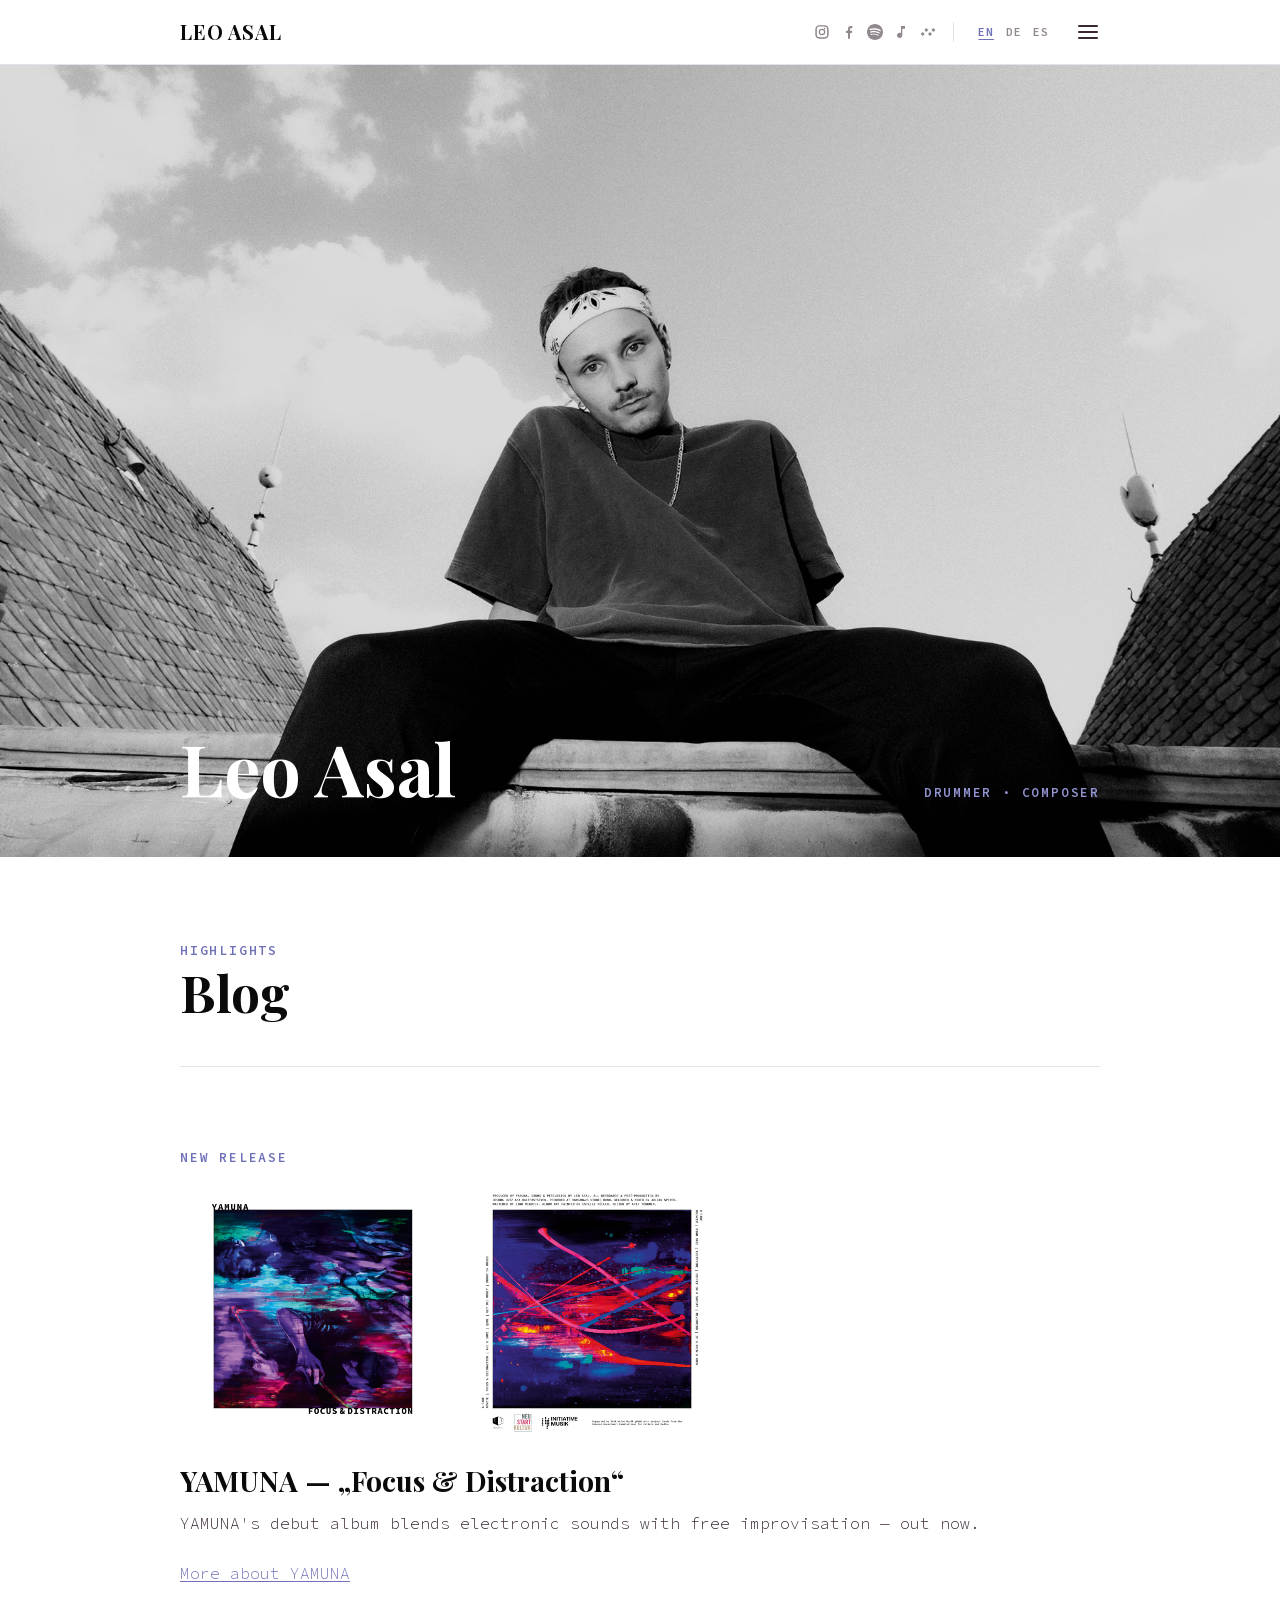
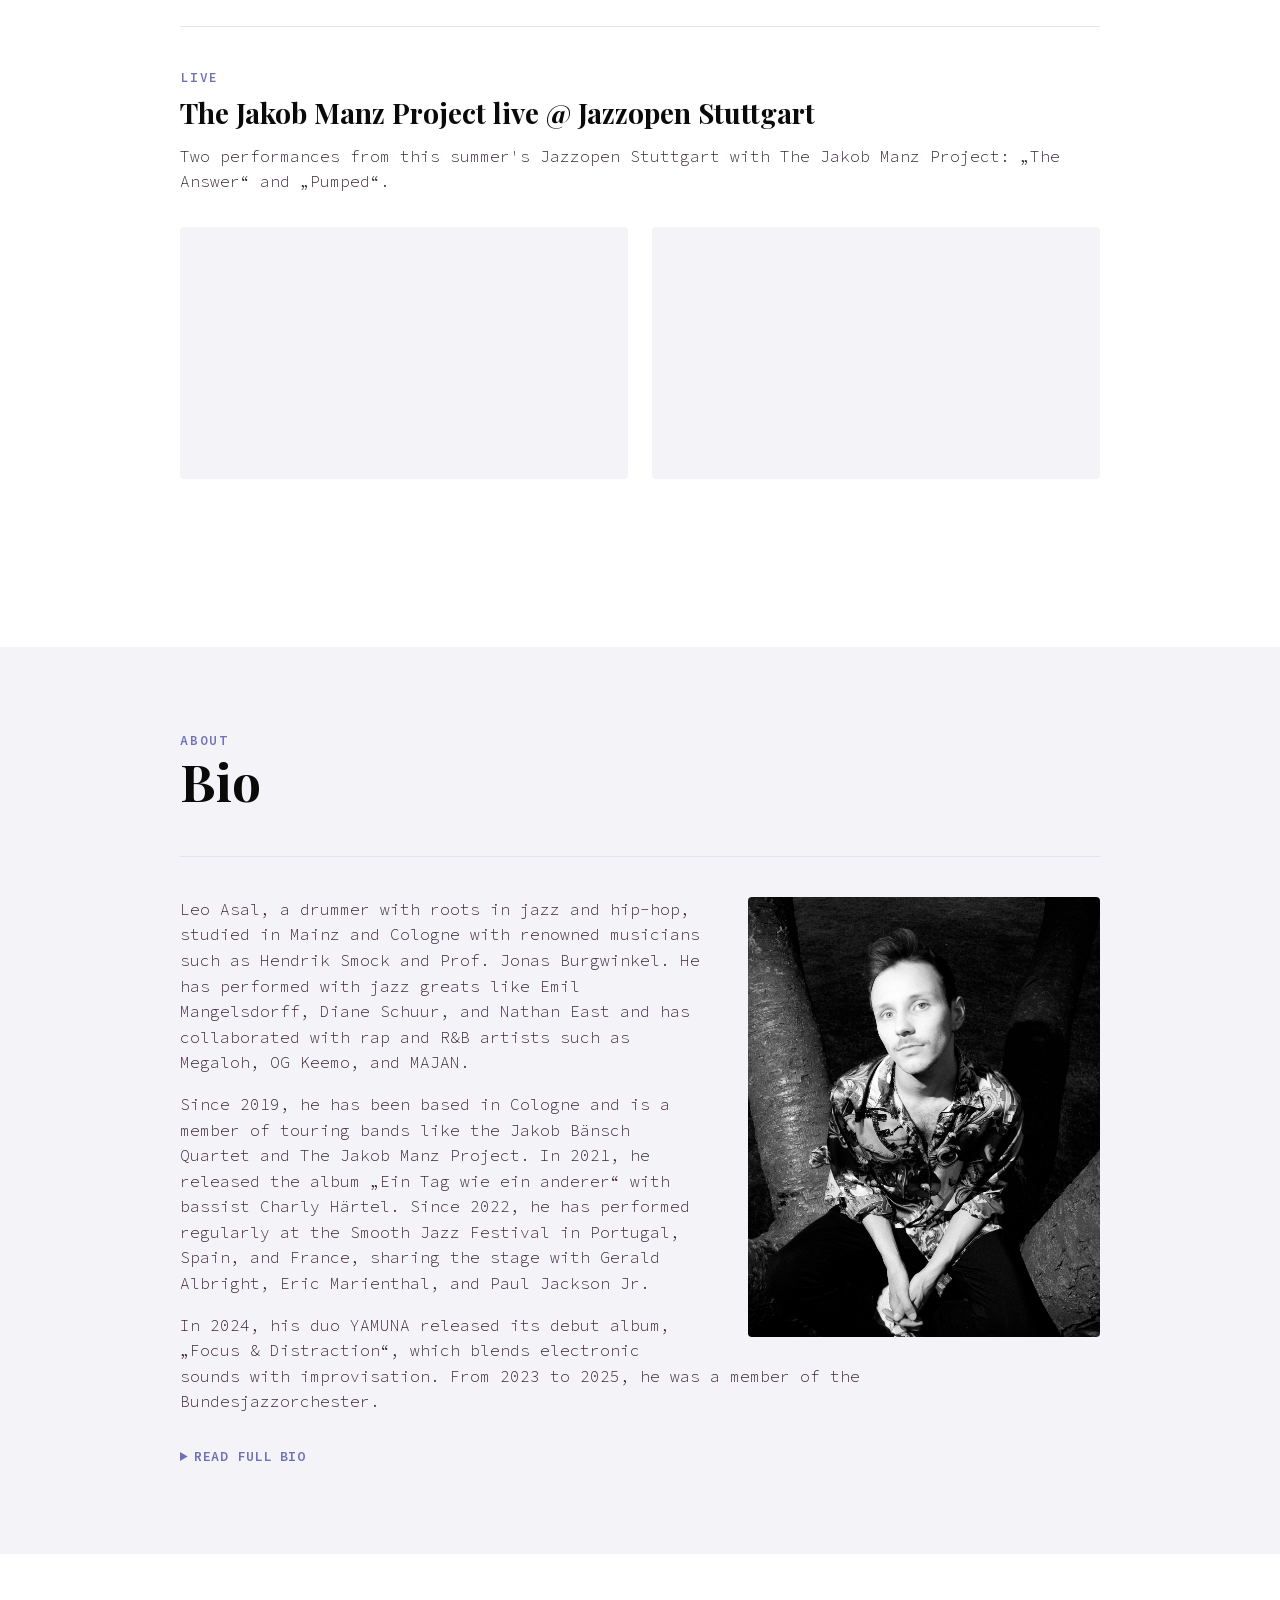
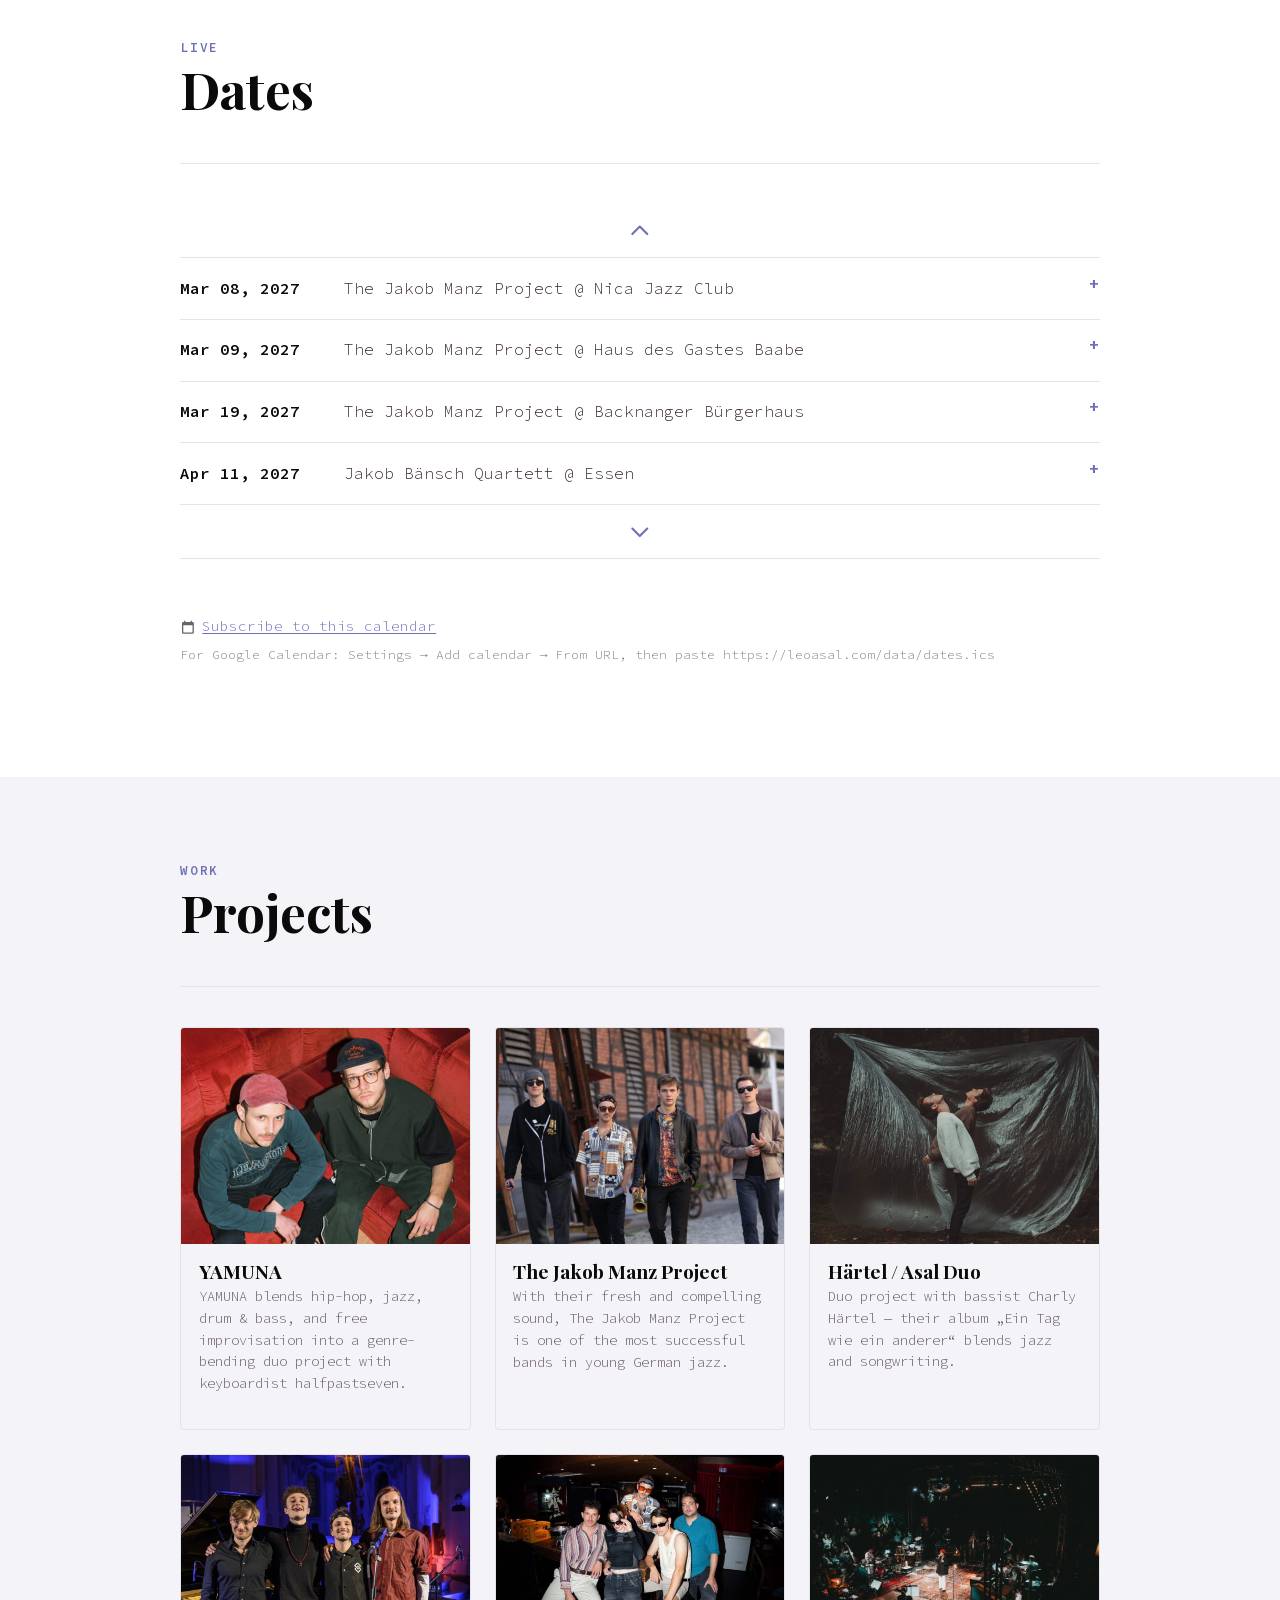
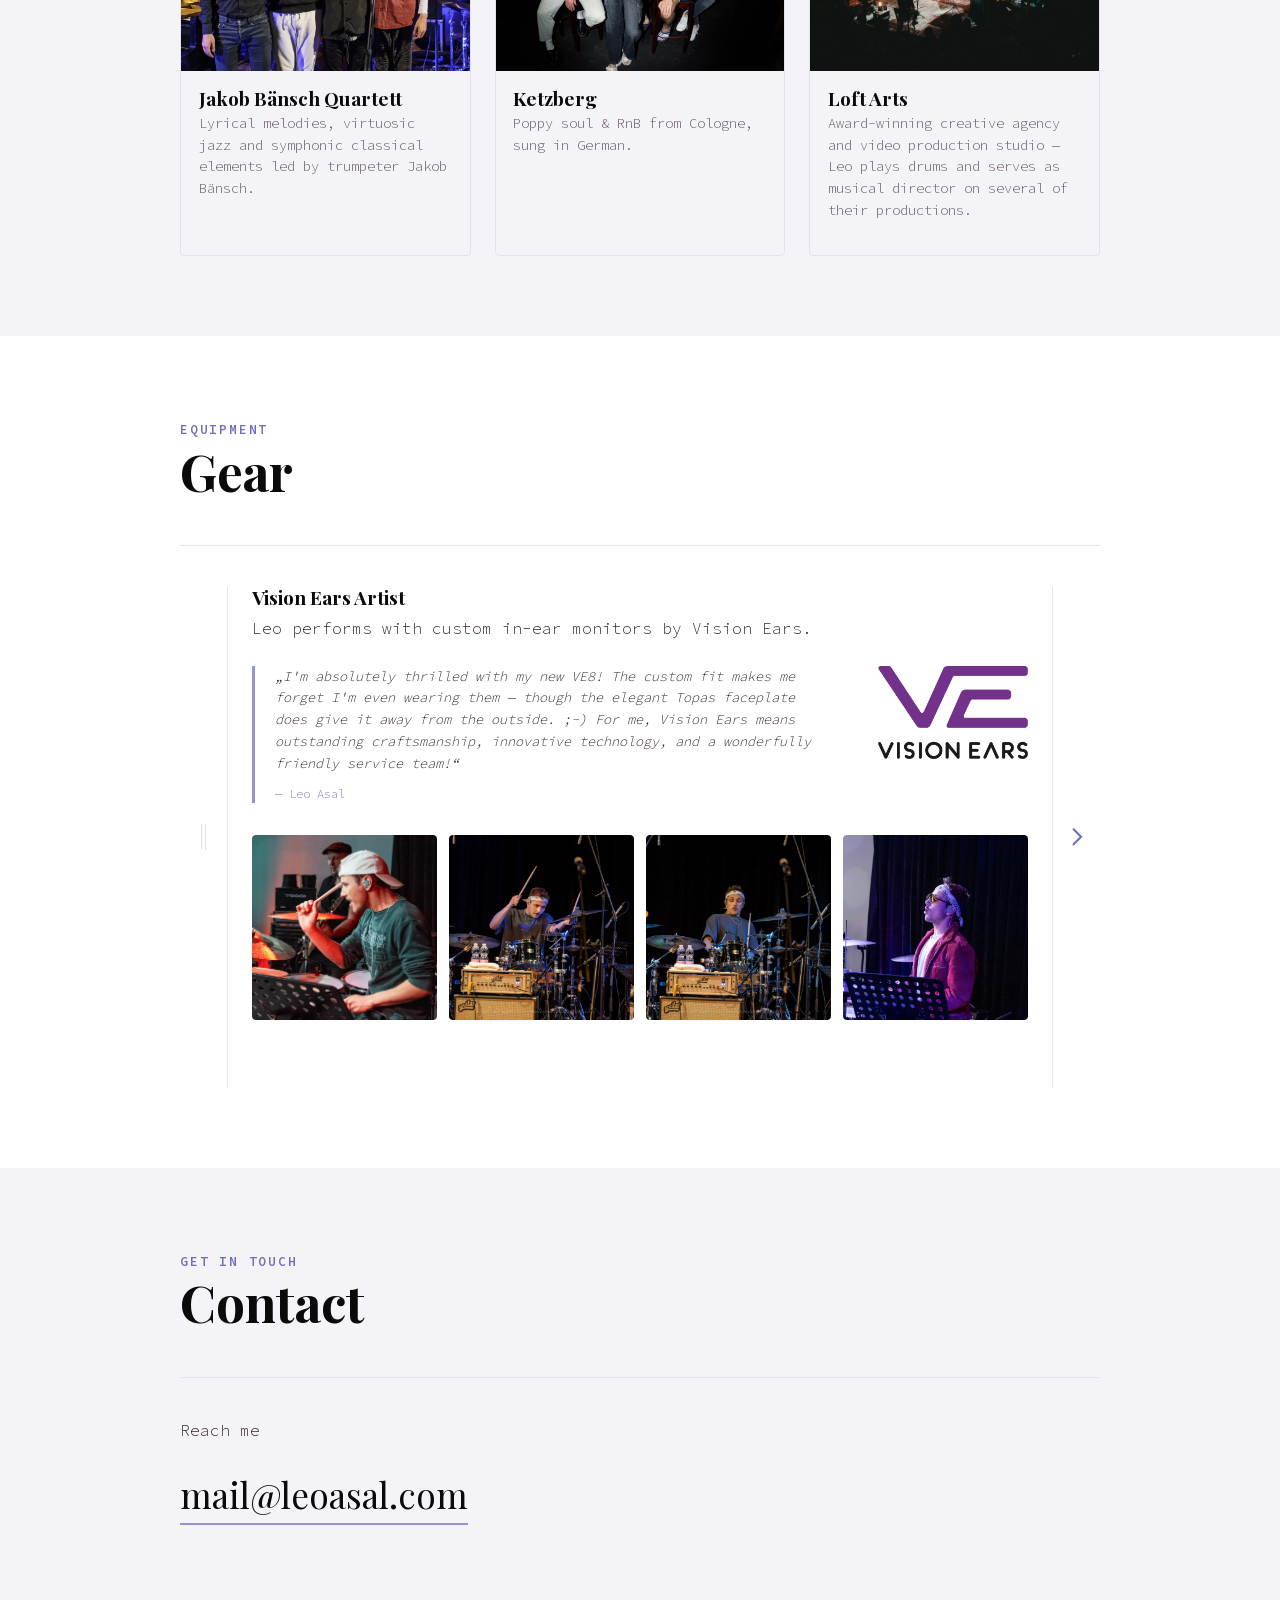
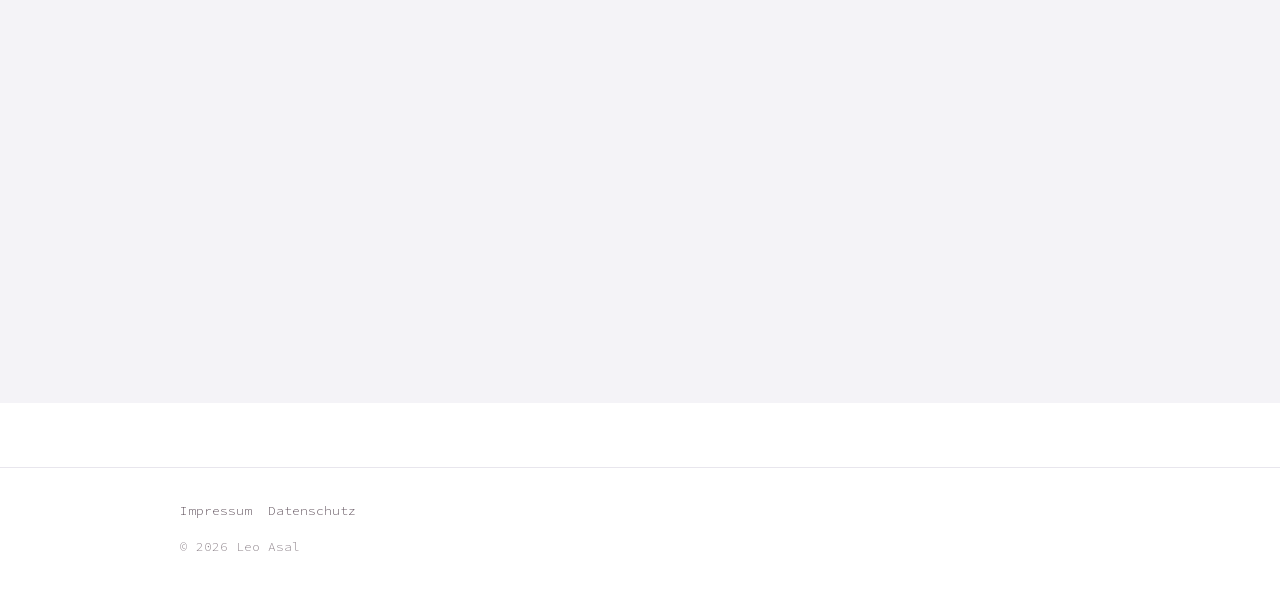
==== index.html @ 8870b356 "Sonor-Video 1,2x schneller Co-Authored-By: Claude Sonnet 5.5 <noreply@anthropic.com>" ====
<!doctype html>
<html lang="en">
<head>
<meta charset="utf-8">
<meta name="viewport" content="width=device-width, initial-scale=1">
<title data-i18n="head.index.title">Leo Asal</title>
<meta name="description" content="Leo Asal is a drummer and composer based in Cologne, moving between jazz, hip-hop and electronic music." data-i18n-attr="content:head.index.description">
<link rel="stylesheet" href="assets/css/style.css">
<link rel="icon" href="assets/images/favicon.svg" type="image/svg+xml">
<link rel="icon" href="assets/images/favicon-32.png" sizes="32x32" type="image/png">
<link rel="apple-touch-icon" href="assets/images/apple-touch-icon.png">
</head>
<body>
<a class="skip-link" href="#main">Skip to content</a>

<header class="site-header">
  <div class="container">
    <a href="index.html" class="logo">LEO ASAL</a>
    <div class="header-actions">
      <div class="site-social">
        <a href="https://instagram.com/_leoasal_" target="_blank" rel="noopener" aria-label="Instagram">
          <svg viewBox="0 0 24 24" aria-hidden="true"><path d="M12 2c2.72 0 3.06.01 4.12.06 1.06.05 1.79.22 2.43.47.66.26 1.22.6 1.77 1.15.55.55.9 1.11 1.15 1.77.25.64.42 1.37.47 2.43.05 1.06.06 1.4.06 4.12s-.01 3.06-.06 4.12c-.05 1.06-.22 1.79-.47 2.43a4.9 4.9 0 0 1-1.15 1.77 4.9 4.9 0 0 1-1.77 1.15c-.64.25-1.37.42-2.43.47-1.06.05-1.4.06-4.12.06s-3.06-.01-4.12-.06c-1.06-.05-1.79-.22-2.43-.47a4.9 4.9 0 0 1-1.77-1.15 4.9 4.9 0 0 1-1.15-1.77c-.25-.64-.42-1.37-.47-2.43C2.01 15.06 2 14.72 2 12s.01-3.06.06-4.12c.05-1.06.22-1.79.47-2.43.26-.66.6-1.22 1.15-1.77A4.9 4.9 0 0 1 5.45 2.53c.64-.25 1.37-.42 2.43-.47C8.94 2.01 9.28 2 12 2zm0 1.8c-2.67 0-2.99.01-4.04.06-.87.04-1.34.18-1.65.3-.42.16-.71.36-1.02.67-.31.31-.5.6-.67 1.02-.12.31-.26.78-.3 1.65C4.27 8.85 4.26 9.17 4.26 12s.01 3.15.06 4.2c.04.87.18 1.34.3 1.65.16.42.36.71.67 1.02.31.31.6.5 1.02.67.31.12.78.26 1.65.3 1.05.05 1.37.06 4.04.06s2.99-.01 4.04-.06c.87-.04 1.34-.18 1.65-.3.42-.16.71-.36 1.02-.67.31-.31.5-.6.67-1.02.12-.31.26-.78.3-1.65.05-1.05.06-1.37.06-4.2s-.01-3.15-.06-4.2c-.04-.87-.18-1.34-.3-1.65a2.7 2.7 0 0 0-.67-1.02 2.7 2.7 0 0 0-1.02-.67c-.31-.12-.78-.26-1.65-.3C14.99 3.81 14.67 3.8 12 3.8zm0 3.32a4.88 4.88 0 1 1 0 9.76 4.88 4.88 0 0 1 0-9.76zm0 1.8a3.08 3.08 0 1 0 0 6.16 3.08 3.08 0 0 0 0-6.16zm5.08-1.99a1.14 1.14 0 1 1-2.28 0 1.14 1.14 0 0 1 2.28 0z"/></svg>
        </a>
        <a href="https://www.facebook.com/leoasalmusic/" target="_blank" rel="noopener" aria-label="Facebook">
          <svg viewBox="0 0 24 24" aria-hidden="true"><path d="M13.5 22v-8.6h2.9l.4-3.4h-3.3V7.8c0-1 .3-1.6 1.7-1.6h1.7V3.1C16.6 3 15.6 3 14.5 3c-2.4 0-4 1.5-4 4.1v2.9H7.6v3.4h2.9V22h3z"/></svg>
        </a>
        <a href="https://open.spotify.com/intl-de/artist/1tU93tGWZVBl7VZp2hpwt6" target="_blank" rel="noopener" aria-label="Spotify">
          <svg viewBox="0 0 24 24" aria-hidden="true"><path d="M12 0C5.4 0 0 5.4 0 12s5.4 12 12 12 12-5.4 12-12S18.66 0 12 0zm5.521 17.34c-.24.359-.66.48-1.021.24-2.82-1.74-6.36-2.101-10.561-1.141-.418.122-.779-.179-.899-.539-.12-.421.18-.78.54-.9 4.56-1.021 8.52-.6 11.64 1.32.42.18.48.659.301 1.02zm1.44-3.3c-.301.42-.841.6-1.262.3-3.239-1.98-8.159-2.58-11.939-1.38-.479.12-1.02-.12-1.14-.6-.12-.48.12-1.021.6-1.141C9.6 9.9 15 10.561 18.72 12.84c.361.181.54.78.241 1.2zm.12-3.36C15.24 8.4 8.82 8.16 5.16 9.301c-.6.179-1.2-.181-1.38-.721-.18-.601.18-1.2.72-1.381 4.26-1.26 11.28-1.02 15.721 1.621.539.3.719 1.02.42 1.56-.299.421-1.02.599-1.559.3z"/></svg>
        </a>
        <a href="https://music.apple.com/de/artist/leo-asal/1523986709" target="_blank" rel="noopener" aria-label="Apple Music">
          <svg viewBox="0 0 24 24" aria-hidden="true"><path d="M12 3v10.55c-.59-.34-1.27-.55-2-.55-2.21 0-4 1.79-4 4s1.79 4 4 4 4-1.79 4-4V7h4V3h-6z"/></svg>
        </a>
        <a href="https://tidal.com/artist/20479911/u" target="_blank" rel="noopener" aria-label="Tidal">
          <svg viewBox="0 0 24 24" aria-hidden="true"><path d="M4 12L7 15L4 18L1 15Z M9.5 6L12.5 9L9.5 12L6.5 9Z M15 12L18 15L15 18L12 15Z M20 6L23 9L20 12L17 9Z"/></svg>
        </a>
      </div>
      <div class="lang-switch" role="group" aria-label="Language">
        <button type="button" data-lang="en">EN</button>
        <button type="button" data-lang="de">DE</button>
        <button type="button" data-lang="es">ES</button>
      </div>
      <button type="button" class="menu-toggle" aria-expanded="false" aria-controls="menu-panel" aria-label="Menu" data-i18n-attr="aria-label:nav.menu">
        <span class="menu-toggle-bars" aria-hidden="true"><span></span><span></span><span></span></span>
      </button>
    </div>
  </div>
  <nav class="menu-panel" id="menu-panel" aria-label="Main navigation">
      <ul>
        <li><a href="#home" data-i18n="nav.home">Home</a></li>
        <li><a href="#blog" data-i18n="nav.blog">Blog</a></li>
        <li><a href="#bio" data-i18n="nav.bio">Bio</a></li>
        <li><a href="#dates" data-i18n="nav.dates">Dates</a></li>
        <li><a href="#projects" data-i18n="nav.projects">Projects</a></li>
        <li><a href="#gear" data-i18n="nav.gear">Gear</a></li>
        <li><a href="#contact" data-i18n="nav.contact">Contact</a></li>
      </ul>
    </nav>
</header>

<main id="main">
  <section id="home" class="hero">
    <img src="assets/images/hero.jpg" alt="Leo Asal" width="1800" height="1200">
    <div class="hero-content container">
      <span class="eyebrow" data-i18n="home.eyebrow">Drummer · Composer</span>
      <h1>Leo Asal</h1>
    </div>
  </section>

  <section id="blog" class="home-section">
   <div class="container">
    <div class="page-header">
      <span class="eyebrow" data-i18n="blog.eyebrow">Highlights</span>
      <h2 data-i18n="blog.heading">Blog</h2>
    </div>

    <article class="blog-post">
      <span class="eyebrow" data-i18n="blog.yamuna.eyebrow">New release</span>
      <div class="blog-post-covers">
        <a class="blog-post-cover" href="yamuna.html">
          <img src="assets/images/yamuna-album-cover.jpg" alt="Yamuna – Focus &amp; Distraction (album cover, front)" loading="lazy">
        </a>
        <a class="blog-post-cover" href="yamuna.html">
          <img src="assets/images/yamuna-album-back.jpg" alt="Yamuna – Focus &amp; Distraction (album cover, back)" loading="lazy">
        </a>
      </div>
      <h3><a href="yamuna.html" data-i18n="blog.yamuna.heading">YAMUNA — „Focus &amp; Distraction“</a></h3>
      <p data-i18n="blog.yamuna.text">YAMUNA's debut album blends electronic sounds with free improvisation — out now.</p>
      <a class="date-link blog-post-cta" href="yamuna.html">
        <span data-i18n="blog.yamuna.cta">More about YAMUNA</span>
      </a>
    </article>

    <article class="blog-post">
      <span class="eyebrow" data-i18n="blog.jazzopen.eyebrow">Live</span>
      <h3 data-i18n="blog.jazzopen.heading">The Jakob Manz Project live @ Jazzopen Stuttgart</h3>
      <p data-i18n="blog.jazzopen.text">Two performances from this summer's Jazzopen Stuttgart with The Jakob Manz Project: „The Answer“ and „Pumped“.</p>
      <div class="video-grid">
        <div class="video-embed">
          <iframe src="https://www.youtube-nocookie.com/embed/vJeJa0fXXoc" title="The Jakob Manz Project – The Answer, live @ Jazzopen Stuttgart" loading="lazy" allow="accelerometer; autoplay; clipboard-write; encrypted-media; gyroscope; picture-in-picture" allowfullscreen></iframe>
        </div>
        <div class="video-embed">
          <iframe src="https://www.youtube-nocookie.com/embed/JlQZKEHF5pA" title="The Jakob Manz Project – Pumped, live @ Jazzopen Stuttgart" loading="lazy" allow="accelerometer; autoplay; clipboard-write; encrypted-media; gyroscope; picture-in-picture" allowfullscreen></iframe>
        </div>
      </div>
    </article>
   </div>
  </section>

  <section id="bio" class="home-section home-section--alt">
   <div class="container">
    <div class="page-header">
      <span class="eyebrow" data-i18n="bio.eyebrow">About</span>
      <h2 data-i18n="bio.heading">Bio</h2>
    </div>

    <figure class="bio-portrait">
      <img src="assets/images/bio-portrait.jpg" alt="Leo Asal" loading="lazy">
    </figure>

    <div class="bio-text">
      <p data-i18n="bio.p1">Leo Asal, a drummer with roots in jazz and hip-hop, studied in Mainz and Cologne with renowned musicians such as Hendrik Smock and Prof. Jonas Burgwinkel. He has performed with jazz greats like Emil Mangelsdorff, Diane Schuur, and Nathan East and has collaborated with rap and R&amp;B artists such as Megaloh, OG Keemo, and MAJAN.</p>

      <p data-i18n="bio.p2">Since 2019, he has been based in Cologne and is a member of touring bands like the Jakob Bänsch Quartet and The Jakob Manz Project. In 2021, he released the album „Ein Tag wie ein anderer“ with bassist Charly Härtel. Since 2022, he has performed regularly at the Smooth Jazz Festival in Portugal, Spain, and France, sharing the stage with Gerald Albright, Eric Marienthal, and Paul Jackson Jr.</p>

      <p data-i18n="bio.p3">In 2024, his duo YAMUNA released its debut album, „Focus &amp; Distraction“, which blends electronic sounds with improvisation. From 2023 to 2025, he was a member of the Bundesjazzorchester.</p>

      <details class="long-bio">
        <summary data-i18n="bio.readMore">Read full bio</summary>
        <p data-i18n="bio.long.p1">Born in 1999 into a musical family, Leo Asal discovered his talent for drumming at the age of four. He quickly won numerous awards, including at the “Jugend Musiziert” and “Jugend Jazzt” competitions, both in ensemble and solo categories. With his versatile playing style, the “ZIRP” scholarship recipient established himself as one of Germany’s rising young drummers in jazz and pop. His music projects and tours have taken him to renowned venues and festivals in Germany, such as the ELBJazz Festival, Deutsches Jazzfestival Frankfurt, Jazz Baltica, Leverkusener Jazztage, Festspiele Mecklenburg-Vorpommern, Alte Oper Frankfurt, and internationally to Greece, Ecuador, Spain, Portugal, France, Romania, and Egypt.</p>

        <p data-i18n="bio.long.p2">From an early age, Asal developed a passion for jazz and hip-hop, which was further nurtured during his studies at the Mainz University of Music under Hendrik Smock. There, he learned from renowned jazz musicians such as Jesse Milliner, Sebastian Sternal, and Claudius Valk. He had the opportunity to perform with distinguished jazz artists like Emil Mangelsdorff, Diane Schuur, Dominique DiPiazza, and Nathan East. During his time in Mainz, he was also engaged as a drummer and musical director for the Loft Arts production series. Many projects linked to this brought him together with rap and R&amp;B artists such as Megaloh, OG Keemo, MAJAN, Monet192, Lary, Teesy, Rola, Kelvyn Colt, Manuellsen, and more.</p>

        <p data-i18n="bio.long.p3">In 2019, Asal moved to Cologne, where he completed his studies with Prof. Jonas Burgwinkel and Alex Vesper. Since then, he has been a member of several touring bands, including the Jakob Bänsch Quartet and The Jakob Manz Project, and collaborates with Cologne-based singer Ketzberg. In 2021, he released the album Ein Tag wie ein anderer in collaboration with bassist Charly Härtel. Since 2022, Asal has been a regular performer at the Smooth Jazz Festival in Portugal, Spain, and France, sharing the stage with jazz legends such as Gerald Albright, Eric Marienthal, Everette Harp, Paul Jackson Jr., Michael Lington, Tom Browne, and Eric Darius.</p>

        <p data-i18n="bio.long.p4">Additionally, Asal founded the duo YAMUNA with keyboardist and beatmaker halfpastseven, exploring the artistic connection between humans and machines. Their debut album Focus &amp; Distraction was released in 2024 under the Amsterdam-based label Wicked Wax, blending electronic elements with free improvisation.</p>

        <p data-i18n="bio.long.p5">From 2023 to 2025, Leo Asal was a member of the Bundesjazzorchester.</p>
      </details>
    </div>
   </div>
  </section>

  <section id="dates" class="home-section">
   <div class="container">
    <div class="page-header">
      <span class="eyebrow" data-i18n="dates.eyebrow">Live</span>
      <h2 data-i18n="dates.heading">Dates</h2>
    </div>

    <ul class="dates-list dates-list--previous" id="dates-list-previous" hidden></ul>

    <button type="button" class="dates-toggle dates-toggle--up" id="dates-previous-toggle"
            aria-expanded="false" aria-controls="dates-list-previous" hidden>
      <span class="visually-hidden" data-i18n="dates.previous">Previous dates</span>
      <svg viewBox="0 0 24 24" aria-hidden="true"><path d="M5 9l7 7 7-7" fill="none" stroke="currentColor" stroke-width="2" stroke-linecap="round" stroke-linejoin="round"/></svg>
    </button>

    <ul class="dates-list" id="dates-list" data-limit="4">
      <li class="dates-empty" data-i18n="dates.loading">Loading dates…</li>
    </ul>

    <details class="dates-more" id="dates-more" hidden>
      <summary class="dates-toggle">
        <span class="visually-hidden" data-i18n="dates.showMore">Show more</span>
        <svg viewBox="0 0 24 24" aria-hidden="true"><path d="M5 9l7 7 7-7" fill="none" stroke="currentColor" stroke-width="2" stroke-linecap="round" stroke-linejoin="round"/></svg>
      </summary>
      <ul class="dates-list" id="dates-list-more"></ul>
    </details>

    <div class="dates-subscribe">
      <span class="date-detail-icon" aria-hidden="true">
        <svg viewBox="0 0 24 24"><path d="M19 3h-1V1h-2v2H8V1H6v2H5c-1.1 0-2 .9-2 2v14c0 1.1.9 2 2 2h14c1.1 0 2-.9 2-2V5c0-1.1-.9-2-2-2zm0 16H5V8h14v11z"/></svg>
      </span>
      <a class="date-link" href="webcal://leoasal.com/data/dates.ics" data-i18n="dates.subscribe">Subscribe to this calendar</a>
    </div>
    <p class="dates-subscribe-hint" data-i18n="dates.subscribeGoogleHint">For Google Calendar: Settings → Add calendar → From URL, then paste https://leoasal.com/data/dates.ics</p>
   </div>
  </section>

  <section id="projects" class="home-section home-section--alt">
   <div class="container">
    <div class="page-header">
      <span class="eyebrow" data-i18n="projects.eyebrow">Work</span>
      <h2 data-i18n="projects.heading">Projects</h2>
    </div>

    <div class="project-grid">
      <a class="project-card" href="yamuna.html">
        <div class="thumb"><img src="assets/images/project-yamuna.jpg" alt="Yamuna" loading="lazy" style="object-position: 50% 10%;"></div>
        <div class="body">
          <h3>YAMUNA</h3>
          <p class="subtitle" data-i18n="projects.yamuna.subtitle">Improvised beats</p>
        </div>
      </a>

      <a class="project-card" href="jakob-manz-project.html">
        <div class="thumb"><img src="assets/images/project-jakob-manz.jpg" alt="The Jakob Manz Project" loading="lazy"></div>
        <div class="body">
          <h3>The Jakob Manz Project</h3>
          <p class="subtitle" data-i18n="projects.jakobmanz.subtitle">With their fresh and compelling sound, The Jakob Manz Project is one of the most successful bands in young German jazz.</p>
        </div>
      </a>

      <a class="project-card" href="haertel-asal-duo.html">
        <div class="thumb"><img src="assets/images/project-haertel-asal.jpg" alt="Härtel / Asal Duo" loading="lazy"></div>
        <div class="body">
          <h3>Härtel / Asal Duo</h3>
          <p class="subtitle" data-i18n="projects.haertelasal.subtitle">Duo project with bassist Charly Härtel — their album „Ein Tag wie ein anderer“ blends jazz and songwriting.</p>
        </div>
      </a>

      <a class="project-card" href="jakob-baensch-quartett.html">
        <div class="thumb"><img src="assets/images/project-jakob-baensch.jpg" alt="Jakob Bänsch Quartett" loading="lazy"></div>
        <div class="body">
          <h3>Jakob Bänsch Quartett</h3>
          <p class="subtitle" data-i18n="projects.baensch.subtitle">Lyrical melodies, virtuosic jazz and symphonic classical elements led by trumpeter Jakob Bänsch.</p>
        </div>
      </a>

      <a class="project-card" href="ketzberg.html">
        <div class="thumb"><img src="assets/images/project-ketzberg.jpg" alt="Ketzberg" loading="lazy"></div>
        <div class="body">
          <h3>Ketzberg</h3>
          <p class="subtitle" data-i18n="projects.ketzberg.subtitle">Poppy soul &amp; RnB from Cologne, sung in German.</p>
        </div>
      </a>

      <a class="project-card" href="loft-arts.html">
        <div class="thumb"><img src="assets/images/project-loft-arts.jpg" alt="Loft Arts" loading="lazy"></div>
        <div class="body">
          <h3>Loft Arts</h3>
          <p class="subtitle" data-i18n="projects.loftarts.subtitle">Award-winning creative agency and video production studio — Leo plays drums and serves as musical director on several of their productions.</p>
        </div>
      </a>
    </div>
   </div>
  </section>

  <section id="gear" class="home-section">
   <div class="container">
    <div class="page-header">
      <span class="eyebrow" data-i18n="gear.eyebrow">Equipment</span>
      <h2 data-i18n="gear.heading">Gear</h2>
    </div>

    <div class="gear-slider">
     <div class="gear-slides" id="gear-slides">
      <div class="gear-slide">
      <button type="button" class="dates-toggle gear-toggle gear-toggle--prev gear-toggle--start" disabled aria-hidden="true" tabindex="-1">
        <span class="gear-start-mark" aria-hidden="true"></span>
      </button>
       <div class="gear-slide-body">
        <h3>Vision Ears Artist</h3>
        <p class="bio-text" style="max-width:68ch" data-i18n="gear.visionears.text">Leo performs with custom in-ear monitors by Vision Ears.</p>

        <div class="gear-quote-row">
          <blockquote class="gear-quote">
            <p data-i18n="gear.visionears.quote">„Ich bin total begeistert von meinen neuen VE8! Durch die individuelle Anpassung vergesse ich jedes Mal, dass ich sie überhaupt trage — doch von außen macht sich die elegante Topas-Faceplate dann doch bemerkbar. ;-) Mit Vision Ears verbinde ich herausragende Handwerkskunst, innovative Technologie und ein super freundliches Service-Team!“</p>
            <footer>— Leo Asal</footer>
          </blockquote>
          <div class="brand-side">
            <a class="brand-logo" href="https://vision-ears.de" target="_blank" rel="noopener" aria-label="Vision Ears">
              <img src="assets/images/visionears-logo.png" alt="Vision Ears" width="560" height="349" loading="lazy">
            </a>
          </div>
        </div>

        <div class="epk-gallery epk-gallery--color" data-credit="©" data-credit-name="Christian Nordström" data-credit-url="https://www.smoothjazzphoto.com">
          <button type="button" class="cover-trigger" data-lightbox="assets/images/visionears-photo-1.jpg">
            <img src="assets/images/visionears-photo-1.jpg" alt="Leo Asal performing, wearing Vision Ears in-ear monitors" loading="lazy">
          </button>
          <button type="button" class="cover-trigger" data-lightbox="assets/images/visionears-photo-2.jpg">
            <img src="assets/images/visionears-photo-2.jpg" alt="Leo Asal performing, wearing Vision Ears in-ear monitors" loading="lazy">
          </button>
          <button type="button" class="cover-trigger" data-lightbox="assets/images/visionears-photo-3.jpg">
            <img src="assets/images/visionears-photo-3.jpg" alt="Leo Asal performing, wearing Vision Ears in-ear monitors" loading="lazy">
          </button>
          <button type="button" class="cover-trigger" data-lightbox="assets/images/visionears-photo-4.jpg">
            <img src="assets/images/visionears-photo-4.jpg" alt="Leo Asal performing, wearing Vision Ears in-ear monitors" loading="lazy">
          </button>
        </div>
       </div>
      <button type="button" class="dates-toggle gear-toggle gear-toggle--next" data-gear-step="1"
              aria-label="Next: Sonor Vintage Series" data-i18n-attr="aria-label:gear.next">
        <svg viewBox="0 0 24 24" aria-hidden="true"><path d="M5 9l7 7 7-7" fill="none" stroke="currentColor" stroke-width="2" stroke-linecap="round" stroke-linejoin="round"/></svg>
      </button>
      </div>
      <div class="gear-slide">
      <button type="button" class="dates-toggle gear-toggle gear-toggle--prev" data-gear-step="-1"
              aria-label="Back: Vision Ears" data-i18n-attr="aria-label:gear.prev">
        <svg viewBox="0 0 24 24" aria-hidden="true"><path d="M5 9l7 7 7-7" fill="none" stroke="currentColor" stroke-width="2" stroke-linecap="round" stroke-linejoin="round"/></svg>
      </button>
       <div class="gear-slide-body">
        <h3>Sonor Vintage Series</h3>
        <p class="bio-text" data-i18n="gear.sonor.text">Leo plays a Sonor Vintage Series drum kit with a California Blue finish.</p>

        <div class="epk-gallery epk-gallery--color">
          <button type="button" class="cover-trigger" data-lightbox="assets/images/sonor-photo-1.jpg">
            <img src="assets/images/sonor-photo-1.jpg" alt="Leo Asal's Sonor Vintage Series drum kit" loading="lazy">
          </button>
          <button type="button" class="cover-trigger" data-lightbox="assets/images/sonor-photo-2.jpg">
            <img src="assets/images/sonor-photo-2.jpg" alt="Leo Asal's Sonor Vintage Series drum kit" loading="lazy">
          </button>
          <button type="button" class="cover-trigger" data-lightbox="assets/images/sonor-photo-3.jpg">
            <img src="assets/images/sonor-photo-3.jpg" alt="Leo Asal's Sonor Vintage Series drum kit" loading="lazy" style="object-position:25% 50%">
          </button>
          <button type="button" class="cover-trigger" data-lightbox="assets/images/sonor-photo-4.jpg">
            <img src="assets/images/sonor-photo-4.jpg" alt="Leo Asal's drum setup from above, labeled with drum and cymbal models" loading="lazy">
          </button>
          <button type="button" class="cover-trigger" data-lightbox="assets/images/sonor-photo-5.jpg">
            <img src="assets/images/sonor-photo-5.jpg" alt="Leo Asal's Sonor Vintage Series drum kit, seen from above" loading="lazy">
          </button>
          <button type="button" class="cover-trigger" data-lightbox="assets/images/sonor-photo-6.jpg">
            <img src="assets/images/sonor-photo-6.jpg" alt="Leo Asal's Sonor Vintage Series drum kit on stage" loading="lazy">
          </button>
          <button type="button" class="cover-trigger" data-lightbox="assets/images/sonor-photo-7.jpg" data-credit="©" data-credit-name="Simon Engelbert" data-credit-url="https://www.instagram.com/simon.engelbert.photo/">
            <img src="assets/images/sonor-photo-7.jpg" alt="Leo Asal playing his Sonor Vintage Series drum kit" loading="lazy" style="object-position:65% 50%">
          </button>
          <button type="button" class="cover-trigger" data-lightbox="assets/images/sonor-video.mp4?v=3" data-lightbox-video data-lightbox-poster="assets/images/sonor-video-poster.jpg">
            <video src="assets/images/sonor-video.mp4?v=3" poster="assets/images/sonor-video-poster.jpg" data-play-when-visible muted loop playsinline preload="none"></video>
          </button>
        </div>
       </div>
      </div>
     </div>
    </div>

   </div>
  </section>

  <section id="contact" class="home-section home-section--alt">
   <div class="container">
    <div class="page-header">
      <span class="eyebrow" data-i18n="contact.eyebrow">Get in touch</span>
      <h2 data-i18n="contact.heading">Contact</h2>
    </div>

    <p data-i18n="contact.reachMe">Reach me</p>
    <a class="contact-email" href="mailto:mail@leoasal.com">mail@leoasal.com</a>
   </div>
  </section>
</main>

<footer class="site-footer">
  <div class="container">
    <a href="impressum.html">Impressum</a>
    <a href="datenschutz.html">Datenschutz</a>
    <p class="copyright">© 2026 Leo Asal</p>
  </div>
</footer>

<script src="assets/js/i18n.js"></script>
<script src="assets/js/dates.js"></script>
<script src="assets/js/menu.js"></script>
<script src="assets/js/anchor-scroll.js"></script>
<script src="assets/js/lightbox.js"></script>
<script src="assets/js/soft-scroll.js"></script>
<script src="assets/js/gear-slider.js"></script>
</body>
</html>
---- assets/css/style.css ----
@import "fonts.css";

:root {
  --ink: #0a0a0a;
  --plum: #382633;
  --accent: #9395d3;
  --accent-dark: #6f71b8;
  --bg: #ffffff;
  --bg-soft: #f4f3f7;
  --line: #e4e2ea;
  --font-display: "Playfair Display", Georgia, "Times New Roman", serif;
  --font-body: "Source Code Pro", ui-monospace, SFMono-Regular, Menlo, monospace;
  --nav-height: 64px;
  --header-h: calc(var(--nav-height) + 1px);
  --max-width: 960px;
}

* {
  box-sizing: border-box;
}

html {
  -webkit-text-size-adjust: 100%;
}

body {
  margin: 0;
  background: var(--bg);
  color: var(--plum);
  font-family: var(--font-body);
  font-weight: 300;
  line-height: 1.6;
  font-size: 16px;
  -webkit-font-smoothing: antialiased;
}

img {
  max-width: 100%;
  display: block;
}

a {
  color: inherit;
}

.skip-link {
  position: absolute;
  left: -999px;
  top: 0;
  background: var(--accent);
  color: #fff;
  padding: 0.75em 1em;
  z-index: 100;
}
.skip-link:focus {
  left: 0;
}

.visually-hidden {
  position: absolute;
  width: 1px;
  height: 1px;
  padding: 0;
  margin: -1px;
  overflow: hidden;
  clip: rect(0 0 0 0);
  white-space: nowrap;
  border: 0;
}

/* anchor-scroll.js parks focus on the scroll target (tabindex="-1") so
   keyboard/screen-reader users keep their place — but these are never in
   the tab order, so the UA focus ring would just read as a stray coloured
   band where the section background changes. Suppress it. */
.home-section:focus,
#main:focus {
  outline: none;
}

h1, h2, h3 {
  font-family: var(--font-display);
  font-weight: 700;
  color: var(--ink);
  margin: 0 0 0.4em;
  line-height: 1.15;
}

h1 { font-size: clamp(2.5rem, 8vw, 4.5rem); }
h2 { font-size: clamp(1.6rem, 4vw, 2.2rem); }
h3 { font-size: 1.2rem; }

p { margin: 0 0 1em; }

.eyebrow {
  font-family: var(--font-body);
  font-weight: 600;
  letter-spacing: 0.14em;
  text-transform: uppercase;
  font-size: 0.8rem;
  color: var(--accent-dark);
}

.container {
  max-width: var(--max-width);
  margin: 0 auto;
  padding: 0 1.25rem;
}

/* ---------- Header / Nav ---------- */

.site-header {
  position: sticky;
  top: 0;
  z-index: 20;
  border-bottom: 1px solid var(--line);
}

/* The bar's frosted background lives on a pseudo-element: a backdrop-filter on
   the header itself would make it a "backdrop root" and stop the dropdown
   (a child) from blurring the page content behind it. */
.site-header::before {
  content: "";
  position: absolute;
  inset: 0;
  z-index: -1;
  background: rgba(255, 255, 255, 0.92);
  backdrop-filter: blur(6px);
}

.site-header .container {
  display: flex;
  align-items: center;
  justify-content: space-between;
  height: var(--nav-height);
}

.logo {
  font-family: var(--font-display);
  font-weight: 700;
  font-size: 1.25rem;
  letter-spacing: 0.04em;
  text-decoration: none;
  color: var(--ink);
}

.header-actions {
  display: flex;
  align-items: center;
  gap: 1.1rem;
}

.logo { white-space: nowrap; flex-shrink: 0; }

@media (max-width: 479px) {
  .header-actions { gap: 0.7rem; }
  .site-social { gap: 0.5rem; }
  .header-actions .lang-switch { padding-left: 0.7rem; gap: 0.1rem; }
  .header-actions .lang-switch button { padding: 0.3em 0.25em; }
}

.site-social {
  display: flex;
  align-items: center;
  gap: 0.65rem;
}

.site-social a {
  display: inline-flex;
  color: var(--plum);
  opacity: 0.55;
  transition: opacity 0.15s ease, color 0.15s ease;
}

.site-social a:hover {
  opacity: 1;
  color: var(--accent-dark);
}

.site-social svg {
  width: 16px;
  height: 16px;
  fill: currentColor;
  display: block;
}

/* Language switch */
.lang-switch {
  display: flex;
  gap: 0.25rem;
  padding-left: 1.25rem;
  border-left: 1px solid var(--line);
}

.lang-switch button {
  font-family: var(--font-body);
  font-size: 0.72rem;
  font-weight: 600;
  letter-spacing: 0.06em;
  color: var(--plum);
  opacity: 0.55;
  background: none;
  border: none;
  cursor: pointer;
  padding: 0.3em 0.35em;
}

.lang-switch button:hover {
  opacity: 0.85;
}

.lang-switch button[aria-pressed="true"] {
  opacity: 1;
  color: var(--accent-dark);
  text-decoration: underline;
  text-underline-offset: 3px;
}

/* ---------- Dropdown menu (hamburger in the header bar) ---------- */

.menu-toggle {
  display: inline-flex;
  align-items: center;
  justify-content: center;
  width: 2.25rem;
  height: 2.25rem;
  margin-right: -0.4rem;
  padding: 0;
  background: none;
  border: 0;
  border-radius: 6px;
  color: var(--plum);
  cursor: pointer;
}

.menu-toggle:hover,
.menu-toggle[aria-expanded="true"] {
  color: var(--accent-dark);
}

.menu-toggle-bars {
  position: relative;
  width: 20px;
  height: 14px;
}

.menu-toggle-bars span {
  position: absolute;
  left: 0;
  width: 100%;
  height: 2px;
  background: currentColor;
  border-radius: 1px;
  transition: transform 0.25s ease, opacity 0.2s ease, top 0.25s ease;
}

.menu-toggle-bars span:nth-child(1) { top: 0; }
.menu-toggle-bars span:nth-child(2) { top: 6px; }
.menu-toggle-bars span:nth-child(3) { top: 12px; }

.menu-toggle[aria-expanded="true"] .menu-toggle-bars span:nth-child(1) { top: 6px; transform: rotate(45deg); }
.menu-toggle[aria-expanded="true"] .menu-toggle-bars span:nth-child(2) { opacity: 0; }
.menu-toggle[aria-expanded="true"] .menu-toggle-bars span:nth-child(3) { top: 6px; transform: rotate(-45deg); }

/* The panel hangs from the header's lower edge, right-aligned with the
   container's content edge. */
.menu-panel {
  position: absolute;
  top: 100%;
  right: max(0.75rem, calc((100vw - var(--max-width)) / 2 + 0.75rem));
  min-width: 13rem;
  max-width: calc(100vw - 1.5rem);
  background: rgba(255, 255, 255, 0.72);
  backdrop-filter: blur(14px);
  -webkit-backdrop-filter: blur(14px);
  border: 1px solid var(--line);
  border-top: 0;
  border-radius: 0 0 8px 8px;
  box-shadow: 0 12px 28px rgba(0, 0, 0, 0.12);
  opacity: 0;
  visibility: hidden;
  transform: translateY(-6px);
  transition: opacity 0.25s ease, transform 0.25s ease, visibility 0s linear 0.25s;
}

.menu-panel.is-open {
  opacity: 1;
  visibility: visible;
  transform: none;
  transition: opacity 0.25s ease, transform 0.25s ease, visibility 0s;
}

.menu-panel ul {
  list-style: none;
  margin: 0;
  padding: 0.5rem 0;
}

.menu-panel ul a {
  display: block;
  padding: 0.7rem 1.4rem;
  text-decoration: none;
  font-size: 0.85rem;
  font-weight: 600;
  letter-spacing: 0.1em;
  text-transform: uppercase;
  color: var(--plum);
  border-left: 3px solid transparent;
  transition: color 0.15s ease, background 0.15s ease, border-color 0.15s ease;
}

.menu-panel ul a:hover,
.menu-panel ul a:focus-visible {
  background: var(--soft, rgba(0, 0, 0, 0.04));
  color: var(--accent-dark);
}

.menu-panel ul a[aria-current="page"],
.menu-panel ul a[aria-current="location"] {
  color: var(--accent-dark);
  border-left-color: var(--accent);
}

/* <480px: no room for the social icons in the bar — menu.js moves them into
   the dropdown as a row beneath the entries. */
.menu-panel .site-social {
  gap: 1.1rem;
  padding: 0.9rem 1.4rem 1rem;
  border-top: 1px solid var(--line);
}

.menu-panel .site-social svg {
  width: 20px;
  height: 20px;
}

/* ---------- Hero (home) ---------- */

.hero {
  position: relative;
  min-height: 88vh;
  display: flex;
  align-items: flex-end;
  background: var(--ink);
  overflow: hidden;
  scroll-margin-top: var(--header-h);
}

.hero img {
  position: absolute;
  inset: 0;
  width: 100%;
  height: 100%;
  object-fit: cover;
  filter: grayscale(1) contrast(1.02);
  opacity: 0.85;
}

.hero::before {
  content: "";
  position: absolute;
  inset: 0;
  background: linear-gradient(180deg, rgba(10,10,10,0.05) 0%, rgba(10,10,10,0.75) 90%);
}

.hero-content {
  position: relative;
  z-index: 1;
  color: #fff;
  padding: 2rem 1.25rem 3rem;
  width: 100%;
}

.hero-content h1 {
  color: #fff;
  margin-bottom: 0.15em;
}

.hero-content .eyebrow {
  color: var(--accent);
  display: block;
  margin-bottom: 0.75em;
}

.hero-content p {
  max-width: 40em;
  font-size: 1.05rem;
  color: #f0eff5;
}

@media (min-width: 800px) {
  .hero-content {
    display: flex;
    align-items: baseline;
    justify-content: space-between;
    gap: 1.5rem;
  }

  .hero-content h1 {
    margin-bottom: 0;
    order: 1;
  }

  .hero-content .eyebrow {
    order: 2;
    margin-bottom: 0;
  }
}

/* ---------- Homepage sections (scroll-through Bio/Dates/Projects/Contact) ---------- */

.home-section {
  padding: 5rem 0;
  background: var(--bg);
  scroll-margin-top: var(--header-h);
}

.home-section--alt {
  background: var(--bg-soft);
}

/* Last section: tall enough that its marker can land flush under the header
   like every other one (otherwise the page ends first and the previous
   section stays visible above it). */
#contact {
  min-height: calc(100vh - var(--header-h));
}

/* Projekt-Unterseiten: engerer Abstand zwischen den Bändern als auf der Startseite */
.project-page .home-section {
  padding: 3rem 0;
}

/* Projekt-Unterseiten: Infotext direkt unter dem Titel naeher an den Header ruecken */
.project-page .page-header {
  padding-bottom: 1rem;
  margin-bottom: 1.25rem;
}

.project-page main > section:first-of-type {
  padding-top: 1.5rem;
}

.home-section .page-header h2 {
  font-size: clamp(2rem, 5.5vw, 3.2rem);
}

.home-section .page-header {
  padding-top: 0;
}

/* ---------- Generic page header ---------- */

.page-header {
  padding: 3rem 0 1.5rem;
  border-bottom: 1px solid var(--line);
  margin-bottom: 2.5rem;
}

.page-header-with-social {
  display: flex;
  align-items: flex-start;
  justify-content: space-between;
  flex-wrap: wrap;
  gap: 1rem;
}

.page-header-social {
  margin-top: 0.55em;
}

.back-link {
  display: inline-flex;
  align-items: center;
  gap: 0.35em;
  text-decoration: none;
  transition: color 0.15s ease;
}

.back-link svg {
  width: 0.8em;
  height: 0.8em;
  flex-shrink: 0;
}

.back-link:hover {
  color: var(--accent);
}

/* ---------- Blog ---------- */

.blog-post {
  padding: 2.5rem 0;
  border-bottom: 1px solid var(--line);
}

.blog-post:last-child {
  border-bottom: 0;
}

.blog-post .eyebrow {
  display: block;
  margin-bottom: 0.75em;
}

.blog-post h2,
.blog-post h3 {
  margin-bottom: 0.5em;
}

.blog-post h3 {
  font-size: clamp(1.4rem, 3vw, 1.75rem);
}

.blog-post h2 a,
.blog-post h3 a {
  color: inherit;
  text-decoration: none;
}

.blog-post h2 a:hover,
.blog-post h3 a:hover {
  color: var(--accent-dark);
}

.blog-post-covers {
  display: flex;
  flex-wrap: wrap;
  gap: 1rem;
  margin: 0 0 1.5rem;
  max-width: 34rem;
}

.blog-post-covers .blog-post-cover {
  flex: 1 1 12rem;
  max-width: none;
  margin: 0;
}

.blog-post-cover {
  display: block;
  max-width: 26rem;
  margin: 0 0 1.5rem;
  border-radius: 4px;
  overflow: hidden;
  transition: box-shadow 0.15s ease;
}

.blog-post-cover:hover {
  box-shadow: 0 10px 28px rgba(56, 38, 51, 0.18);
}

.blog-post-cover img {
  width: 100%;
  aspect-ratio: 1;
  object-fit: cover;
  display: block;
  transition: transform 0.25s ease;
}

.blog-post-cover:hover img {
  transform: scale(1.03);
}

.blog-post-cta {
  display: inline-block;
  margin-top: 0.5rem;
}

/* ---------- Bio ---------- */

.bio-portrait {
  margin: 0 0 2rem;
  max-width: 22rem;
}

.bio-portrait img {
  width: 100%;
  border-radius: 4px;
  filter: grayscale(1);
  object-fit: cover;
  aspect-ratio: 4 / 5;
  object-position: top;
}

@media (min-width: 800px) {
  .bio-portrait {
    float: right;
    margin: 0 0 1.5rem 2.5rem;
  }
}

.bio-text p { max-width: 68ch; }

details.long-bio {
  margin-top: 1.5rem;
  max-width: 68ch;
}

details.long-bio summary {
  cursor: pointer;
  font-weight: 600;
  color: var(--accent-dark);
  letter-spacing: 0.04em;
  text-transform: uppercase;
  font-size: 0.85rem;
  padding: 0.5em 0;
}

/* ---------- Dates ---------- */

.dates-subscribe {
  display: flex;
  align-items: center;
  gap: 0.4rem;
  font-size: 0.9rem;
  margin: 3.5rem 0 0.4rem;
}

.dates-subscribe-hint {
  font-size: 0.8rem;
  color: var(--plum);
  opacity: 0.65;
  margin: 0 0 2rem;
}

.dates-list {
  list-style: none;
  margin: 0;
  padding: 0;
}

.dates-list li {
  border-bottom: 1px solid var(--line);
}

.date-summary {
  display: flex;
  flex-wrap: wrap;
  align-items: baseline;
  gap: 0.25rem 1.25rem;
  padding: 1.1rem 0;
}

.date-item > .date-summary {
  cursor: pointer;
  list-style: none;
  padding-right: 1.5rem;
  position: relative;
}

.date-item > .date-summary::-webkit-details-marker {
  display: none;
}

.date-item > .date-summary::after {
  content: "+";
  position: absolute;
  right: 0;
  top: 1.1rem;
  color: var(--accent-dark);
  font-weight: 600;
  font-size: 1.1rem;
  line-height: 1;
}

.date-item[open] > .date-summary::after {
  content: "–";
}

.date-item > .date-summary:hover .date-title {
  color: var(--accent-dark);
}

.date-when {
  font-weight: 600;
  color: var(--ink);
  min-width: 9em;
}

.date-title {
  flex: 1 1 16em;
}

.date-body {
  padding: 0 0 1.25rem;
  display: flex;
  flex-direction: column;
  gap: 0.5rem;
}

.date-detail {
  display: grid;
  grid-template-columns: 1.1em 1fr;
  align-items: start;
  gap: 0.4rem 0.6rem;
  font-size: 0.9rem;
}

.date-detail-icon {
  display: inline-flex;
  color: var(--plum);
  opacity: 0.6;
  margin-top: 0.25em;
}

.date-detail-icon svg {
  width: 1.1em;
  height: 1.1em;
}

.date-link {
  color: var(--accent-dark);
  text-decoration: underline;
  text-underline-offset: 2px;
}

.date-location-value {
  display: inline-flex;
  flex-wrap: wrap;
  gap: 0.4em;
  align-items: baseline;
}

.date-map {
  width: 100%;
  max-width: 420px;
  aspect-ratio: 16 / 9;
  border: 1px solid var(--line);
  border-radius: 4px;
  overflow: hidden;
}

.date-map iframe {
  width: 100%;
  height: 100%;
  border: 0;
  display: block;
}

.dates-empty {
  color: var(--plum);
  opacity: 0.7;
  font-style: italic;
  padding: 1.1rem 0;
}

/* One shared chevron toggle, used on a <summary> ("show more" future dates,
   sit BELOW the list) and on a <button> ("previous dates", sit ABOVE it —
   --up flips the same chevron 180°). Identical in every other respect.
   Each rotates when its section is open to point the other way (= collapse). */
.dates-toggle {
  cursor: pointer;
  list-style: none;
  display: flex;
  width: 100%;
  justify-content: center;
  align-items: center;
  padding: 0.85rem 0;
  margin: 0;
  background: none;
  border: 0;
  border-bottom: 1px solid var(--line);
  color: var(--accent-dark);
  font: inherit;
}

.dates-toggle::-webkit-details-marker {
  display: none;
}

.dates-toggle svg {
  width: 1.6rem;
  height: 1.6rem;
  transition: transform 0.2s ease;
}

.dates-toggle:hover {
  color: var(--accent);
}

.dates-toggle:focus-visible {
  outline: 2px solid var(--accent);
  outline-offset: -2px;
}

/* resting: "more" points down, "previous" (--up) points up */
.dates-toggle--up svg {
  transform: rotate(180deg);
}

/* open/expanded: flip to point the other way (= "collapse me") */
.dates-more[open] > .dates-toggle svg {
  transform: rotate(180deg);
}

.dates-toggle--up[aria-expanded="true"] svg {
  transform: rotate(0deg);
}

.dates-list--previous {
  opacity: 0.8;
}

@media (max-width: 480px) {
  .date-when { min-width: 100%; }
}

/* ---------- Projects ---------- */

.project-grid {
  display: grid;
  grid-template-columns: 1fr;
  gap: 1.5rem;
}

@media (min-width: 620px) {
  .project-grid { grid-template-columns: repeat(2, 1fr); }
}
@media (min-width: 960px) {
  .project-grid { grid-template-columns: repeat(3, 1fr); }
}

.project-card {
  display: block;
  text-decoration: none;
  color: inherit;
  border: 1px solid var(--line);
  border-radius: 4px;
  overflow: hidden;
  transition: box-shadow 0.15s ease, transform 0.15s ease;
}

a.project-card:hover {
  box-shadow: 0 8px 24px rgba(56, 38, 51, 0.12);
  transform: translateY(-2px);
}

.project-card .thumb {
  aspect-ratio: 4 / 3;
  overflow: hidden;
  background: var(--bg-soft);
}

.project-card img {
  width: 100%;
  height: 100%;
  object-fit: cover;
}

.project-card .body {
  padding: 1rem 1.1rem 1.25rem;
}

.project-card h3 {
  margin-bottom: 0.2em;
}

.project-card .subtitle {
  font-size: 0.85rem;
  color: var(--plum);
  opacity: 0.75;
}

/* ---------- Contact ---------- */

.contact-email {
  font-family: var(--font-display);
  font-size: clamp(1.4rem, 5vw, 2.2rem);
  color: var(--ink);
  text-decoration: none;
  border-bottom: 2px solid var(--accent);
  display: inline-block;
  margin: 0.5rem 0 2rem;
}

/* ---------- Project links (small icon + URL, e.g. "visit website") ---------- */

.project-link {
  display: flex;
  align-items: center;
  gap: 0.4rem;
  font-size: 0.9rem;
  margin: 0.5rem 0 1.5rem;
}

/* ---------- Gear ---------- */

/* Brands side by side: a scroll-snap strip, one brand per "page". The arrow
   bars reuse the calendar's .dates-toggle look, turned sideways. */
.gear-slides {
  display: flex;
  overflow-x: auto;
  scroll-snap-type: x mandatory;
  scrollbar-width: none;
}

.gear-slides::-webkit-scrollbar {
  display: none;
}

.gear-slide {
  position: relative;
  flex: 0 0 100%;
  min-width: 0;
  /* the same gutter on BOTH sides in every slide (toggle 3rem + 1.5rem gap),
     so the content box has identical width/position whichever arrows exist */
  padding: 0 4.5rem;
  scroll-snap-align: start;
}

.gear-slide-body {
  min-width: 0;
}

.gear-slide-body > h3:first-child {
  margin-top: 0;
}

.gear-toggle {
  position: absolute;
  top: 0;
  bottom: 0;
  width: 3rem;
  padding: 0;
  border-bottom: 0;
}

.gear-toggle--next {
  right: 0;
  border-left: 1px solid var(--line);
}

.gear-toggle--prev {
  left: 0;
  border-right: 1px solid var(--line);
}

/* First slide: a disabled stand-in for the "back" bar, same place and size as
   on the next slide, including its divider line. Instead of the arrow it shows
   two short vertical strokes close together, as tall as the arrow icon (1.6rem),
   drawn as faintly as the long divider line (1px, --line). */
.gear-toggle--start {
  cursor: default;
  pointer-events: none;
  color: var(--line);
}

.gear-start-mark {
  display: block;
  width: 1px;
  height: 1.6rem;
  background: currentColor;
  /* second stroke right next to the first; shifted back by half the pair
     width so the pair stays centred in the bar */
  box-shadow: 4px 0 0 currentColor;
  transform: translateX(-2px);
}

/* the shared chevron points down at rest: -90deg = right, 90deg = left */
.gear-toggle--next svg {
  transform: rotate(-90deg);
}

.gear-toggle--prev svg {
  transform: rotate(90deg);
}

@media (max-width: 639px) {
  .gear-slide { padding: 0 3rem; }
  .gear-toggle { width: 2.25rem; }
}

.gear-quote-row {
  display: flex;
  align-items: flex-start;
  justify-content: space-between;
  gap: 2rem 3rem;
  margin: 1.5rem 0;
}

.gear-quote-row .gear-quote {
  margin: 0;
}

.brand-side {
  flex: 0 0 auto;
}

.brand-logo {
  display: block;
  transition: opacity 0.15s ease;
}

.brand-logo:hover {
  opacity: 0.75;
}

.brand-logo img {
  display: block;
  width: 150px;
  height: auto;
}

@media (max-width: 639px) {
  .gear-quote-row {
    flex-direction: column;
    align-items: flex-start;
  }
  .brand-logo img { width: 120px; }
}

.gear-quote {
  margin: 1.5rem 0;
  padding-left: 1.25rem;
  border-left: 3px solid var(--accent);
  max-width: 60ch;
  font-style: italic;
}

.gear-quote p {
  margin: 0;
  font-size: 0.85rem;
}

.gear-quote footer {
  margin-top: 0.6rem;
  font-style: normal;
  font-size: 0.75rem;
  color: var(--accent-dark);
}

/* ---------- Yamuna EPK ---------- */

.video-grid {
  display: grid;
  grid-template-columns: 1fr;
  gap: 1.5rem;
  margin: 2rem 0 3rem;
}

@media (min-width: 700px) {
  .video-grid { grid-template-columns: repeat(2, 1fr); }
}

.video-embed {
  position: relative;
  aspect-ratio: 16 / 9;
  background: var(--bg-soft);
  border-radius: 4px;
  overflow: hidden;
}

.video-embed iframe {
  position: absolute;
  inset: 0;
  width: 100%;
  height: 100%;
  border: 0;
}

.epk-hero {
  background: var(--bg-soft);
  padding: 2.5rem 0;
  margin-bottom: 2.5rem;
}

.epk-hero .container {
  display: flex;
  flex-direction: column;
  gap: 1.5rem;
}

.epk-hero-text .eyebrow {
  display: block;
  margin-bottom: 0.5em;
}

.epk-covers {
  display: grid;
  grid-template-columns: repeat(2, 1fr);
  gap: 1.25rem;
  max-width: 40rem;
}

.epk-covers--single {
  grid-template-columns: 1fr;
  max-width: 20rem;
}

.epk-covers--mixed {
  display: flex;
  flex-wrap: wrap;
  align-items: center;
  justify-content: center;
  max-width: 48rem;
}

.epk-covers--mixed .cover-trigger--main {
  flex: 1 1 17rem;
  max-width: 19.375rem;
}

.epk-covers-extra {
  flex: 1 1 12rem;
  max-width: 16.75rem;
  aspect-ratio: 1;
  display: grid;
  grid-template-columns: repeat(2, 1fr);
  grid-template-rows: repeat(2, 1fr);
  gap: 0.75rem;
}

.epk-covers-extra .cover-trigger img {
  height: 100%;
}

/* Discography: reuses .epk-covers for the grid/lightbox-grouping, adds a
   title + year caption under each release. .epk-covers itself carries no
   margin (it also lives inside .epk-hero, which spaces via flex gap) —
   .discography adds its own so the section doesn't sit flush against the
   heading above and "Photos" below, matching .epk-gallery's rhythm. */
.discography {
  margin: 2rem 0 2.5rem;
}

.discography-item {
  margin: 0;
}

.discography-item figcaption {
  margin-top: 0.6rem;
}

.discography-title {
  display: block;
  font-family: var(--font-display);
  font-weight: 700;
  color: var(--ink);
}

.discography-year {
  display: block;
  font-size: 0.85rem;
  color: var(--plum);
  opacity: 0.7;
}

/* Cover-making-of process gallery (Yamuna): mixes photos and short, muted,
   looping local videos in a plain .epk-gallery — "like the other gallery"
   (same responsive grid/row behaviour as the Photos section) rather than a
   bespoke layout. .epk-gallery--color is required here (the base
   .epk-gallery forces grayscale) since these are full-colour process shots.
   Each item keeps its own caption underneath via a wrapping <figure>. */
.process-item {
  margin: 0;
  min-width: 0;
}

.process-caption {
  display: block;
  margin-top: 0.6rem;
  font-size: 0.82rem;
  color: var(--plum);
  opacity: 0.75;
}

.cover-trigger video {
  width: 100%;
  aspect-ratio: 1;
  object-fit: cover;
  display: block;
  transition: transform 0.25s ease;
}

.cover-trigger:hover video,
.cover-trigger:focus-visible video {
  transform: scale(1.06);
}

.cover-trigger {
  display: block;
  width: 100%;
  border: 0;
  padding: 0;
  margin: 0;
  background: none;
  border-radius: 4px;
  overflow: hidden;
  cursor: zoom-in;
  transition: transform 0.15s ease, box-shadow 0.15s ease;
}

.cover-trigger:hover,
.cover-trigger:focus-visible {
  transform: translateY(-2px);
  box-shadow: 0 10px 28px rgba(56, 38, 51, 0.18);
}

.cover-trigger img {
  width: 100%;
  aspect-ratio: 1;
  object-fit: cover;
  display: block;
  transition: transform 0.25s ease;
}

.cover-trigger:hover img,
.cover-trigger:focus-visible img {
  transform: scale(1.06);
}

.lightbox-overlay {
  display: none;
  position: fixed;
  inset: 0;
  z-index: 100;
  background: rgba(10, 10, 10, 0.92);
  align-items: center;
  justify-content: center;
  padding: 2rem;
}

.lightbox-overlay.is-open {
  display: flex;
}

.lightbox-content {
  display: flex;
  flex-direction: column;
  align-items: center;
  gap: 0.6rem;
  max-width: 100%;
  max-height: 100%;
}

.lightbox-stage {
  width: min(92vw, 1200px);
  max-width: 100%;
  height: calc(100vh - 8rem);
  overflow: hidden;
  position: relative;
  touch-action: pan-y;
}

.lightbox-track {
  display: flex;
  width: 300%;
  height: 100%;
  transform: translateX(-33.3333%);
}

.lightbox-slide {
  flex: 0 0 33.3333%;
  width: 33.3333%;
  height: 100%;
  display: flex;
  align-items: center;
  justify-content: center;
}

.lightbox-img {
  max-width: 100%;
  max-height: 100%;
  display: block;
  object-fit: contain;
  border-radius: 4px;
  box-shadow: 0 20px 60px rgba(0, 0, 0, 0.5);
}

.lightbox-credit {
  margin: 0;
  color: rgba(255, 255, 255, 0.65);
  font-size: 0.8rem;
  text-align: center;
}

.lightbox-credit a {
  color: inherit;
  text-decoration: underline;
}

.lightbox-credit a:hover {
  color: #fff;
}

.lightbox-credit[hidden] {
  display: none;
}

.lightbox-close {
  position: fixed;
  top: 1.25rem;
  right: 1.25rem;
  width: 44px;
  height: 44px;
  border: 0;
  border-radius: 50%;
  background: rgba(255, 255, 255, 0.12);
  color: #fff;
  font-size: 1.5rem;
  line-height: 1;
  cursor: pointer;
  touch-action: manipulation;
  z-index: 1;
}

.lightbox-close:hover {
  background: rgba(255, 255, 255, 0.22);
}

.lightbox-nav {
  position: fixed;
  top: 50%;
  transform: translateY(-50%);
  width: 44px;
  height: 44px;
  border: 0;
  border-radius: 50%;
  background: rgba(255, 255, 255, 0.12);
  color: #fff;
  cursor: pointer;
  display: flex;
  align-items: center;
  justify-content: center;
  touch-action: manipulation;
  z-index: 1;
}

.lightbox-nav svg {
  width: 22px;
  height: 22px;
}

.lightbox-nav:hover {
  background: rgba(255, 255, 255, 0.22);
}

.lightbox-prev {
  left: 1.25rem;
}

.lightbox-next {
  right: 1.25rem;
}

@media (min-width: 700px) {
  .epk-hero .container { gap: 2rem; }
  .epk-covers { max-width: 44rem; }
  .epk-covers--single { max-width: 20rem; }
  .epk-covers--mixed { max-width: 48rem; justify-content: flex-start; }
  .epk-covers--mixed .cover-trigger--main { max-width: 21.375rem; }
}

.download-list {
  list-style: none;
  padding: 0;
  margin: 1.5rem 0;
  display: flex;
  flex-direction: column;
  gap: 0.6rem;
}

.download-list a {
  display: inline-block;
  text-decoration: none;
  font-weight: 600;
  letter-spacing: 0.04em;
  font-size: 0.85rem;
  text-transform: uppercase;
  color: var(--ink);
  border: 1px solid var(--line);
  padding: 0.7em 1.1em;
  border-radius: 3px;
}

.download-list a:hover {
  border-color: var(--accent);
  color: var(--accent-dark);
}

.epk-gallery {
  display: grid;
  grid-template-columns: repeat(2, 1fr);
  gap: 0.75rem;
  margin: 2rem 0;
}

@media (min-width: 700px) {
  .epk-gallery { grid-template-columns: repeat(4, 1fr); }
}

.epk-gallery img {
  aspect-ratio: 1;
  object-fit: cover;
  filter: grayscale(1);
  border-radius: 3px;
}

.epk-gallery--color img {
  filter: none;
}

.epk-gallery .cover-trigger--color img {
  filter: none;
}

.epk-gallery-wrap {
  position: relative;
  margin: 2rem 0;
}

.epk-gallery--row {
  overscroll-behavior-x: contain; /* don't pass swipes on to an outer slider (Gear) */
  display: flex;
  flex-wrap: nowrap;
  margin: 0;
  overflow-x: auto;
  scrollbar-width: none;
  -ms-overflow-style: none;
}

.epk-gallery--row::-webkit-scrollbar {
  display: none;
}

.epk-gallery--row .cover-trigger {
  flex: 0 0 calc(50% - 0.375rem);
}

@media (min-width: 700px) {
  .epk-gallery--row .cover-trigger { flex: 0 0 calc(25% - 0.5625rem); }
}

.gallery-nav {
  position: absolute;
  top: 50%;
  transform: translateY(-50%);
  width: 36px;
  height: 36px;
  border: 0;
  border-radius: 50%;
  background: rgba(10, 10, 10, 0.55);
  color: #fff;
  cursor: pointer;
  display: flex;
  align-items: center;
  justify-content: center;
  z-index: 2;
  touch-action: manipulation;
}

.gallery-nav svg {
  width: 18px;
  height: 18px;
}

.gallery-nav:hover {
  background: rgba(10, 10, 10, 0.75);
}

.gallery-prev {
  left: 0.4rem;
}

.gallery-next {
  right: 0.4rem;
}

.gallery-nav[hidden] {
  display: none;
}

/* ---------- Legal pages ---------- */

.legal-content {
  max-width: 68ch;
}

.legal-content h2 {
  font-size: 1.2rem;
  margin-top: 1.75em;
}

/* ---------- Footer ---------- */

.site-footer {
  border-top: 1px solid var(--line);
  padding: 2rem 0 6rem;
  margin-top: 4rem;
  font-size: 0.8rem;
  color: var(--plum);
  opacity: 0.85;
}

.site-footer .container {
  display: flex;
  flex-wrap: wrap;
  gap: 0.5rem 1rem;
  align-items: center;
}

.site-footer a {
  text-decoration: none;
}

.site-footer a:hover {
  color: var(--accent-dark);
}

.site-footer .copyright {
  width: 100%;
  margin-top: 0.5rem;
  opacity: 0.7;
}

@media (min-width: 800px) {
  .site-footer { padding-bottom: 2.5rem; }
}
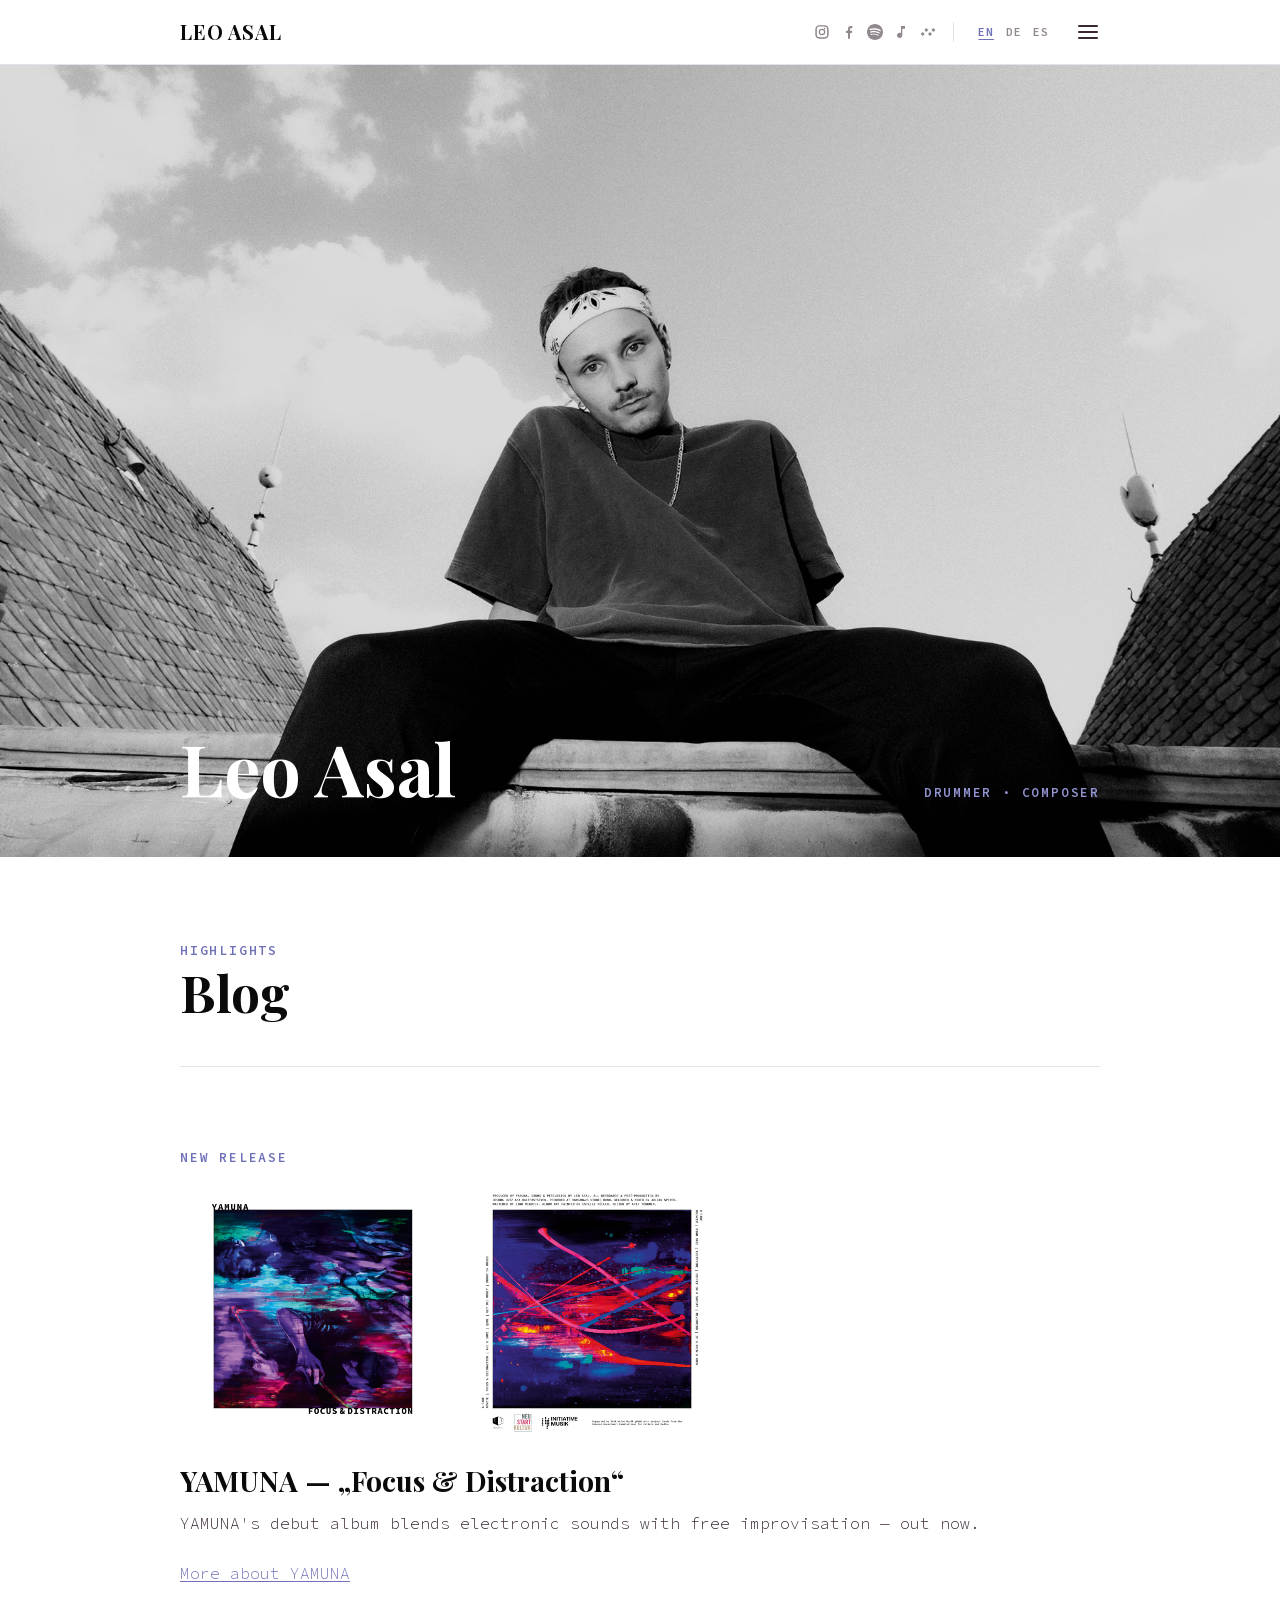
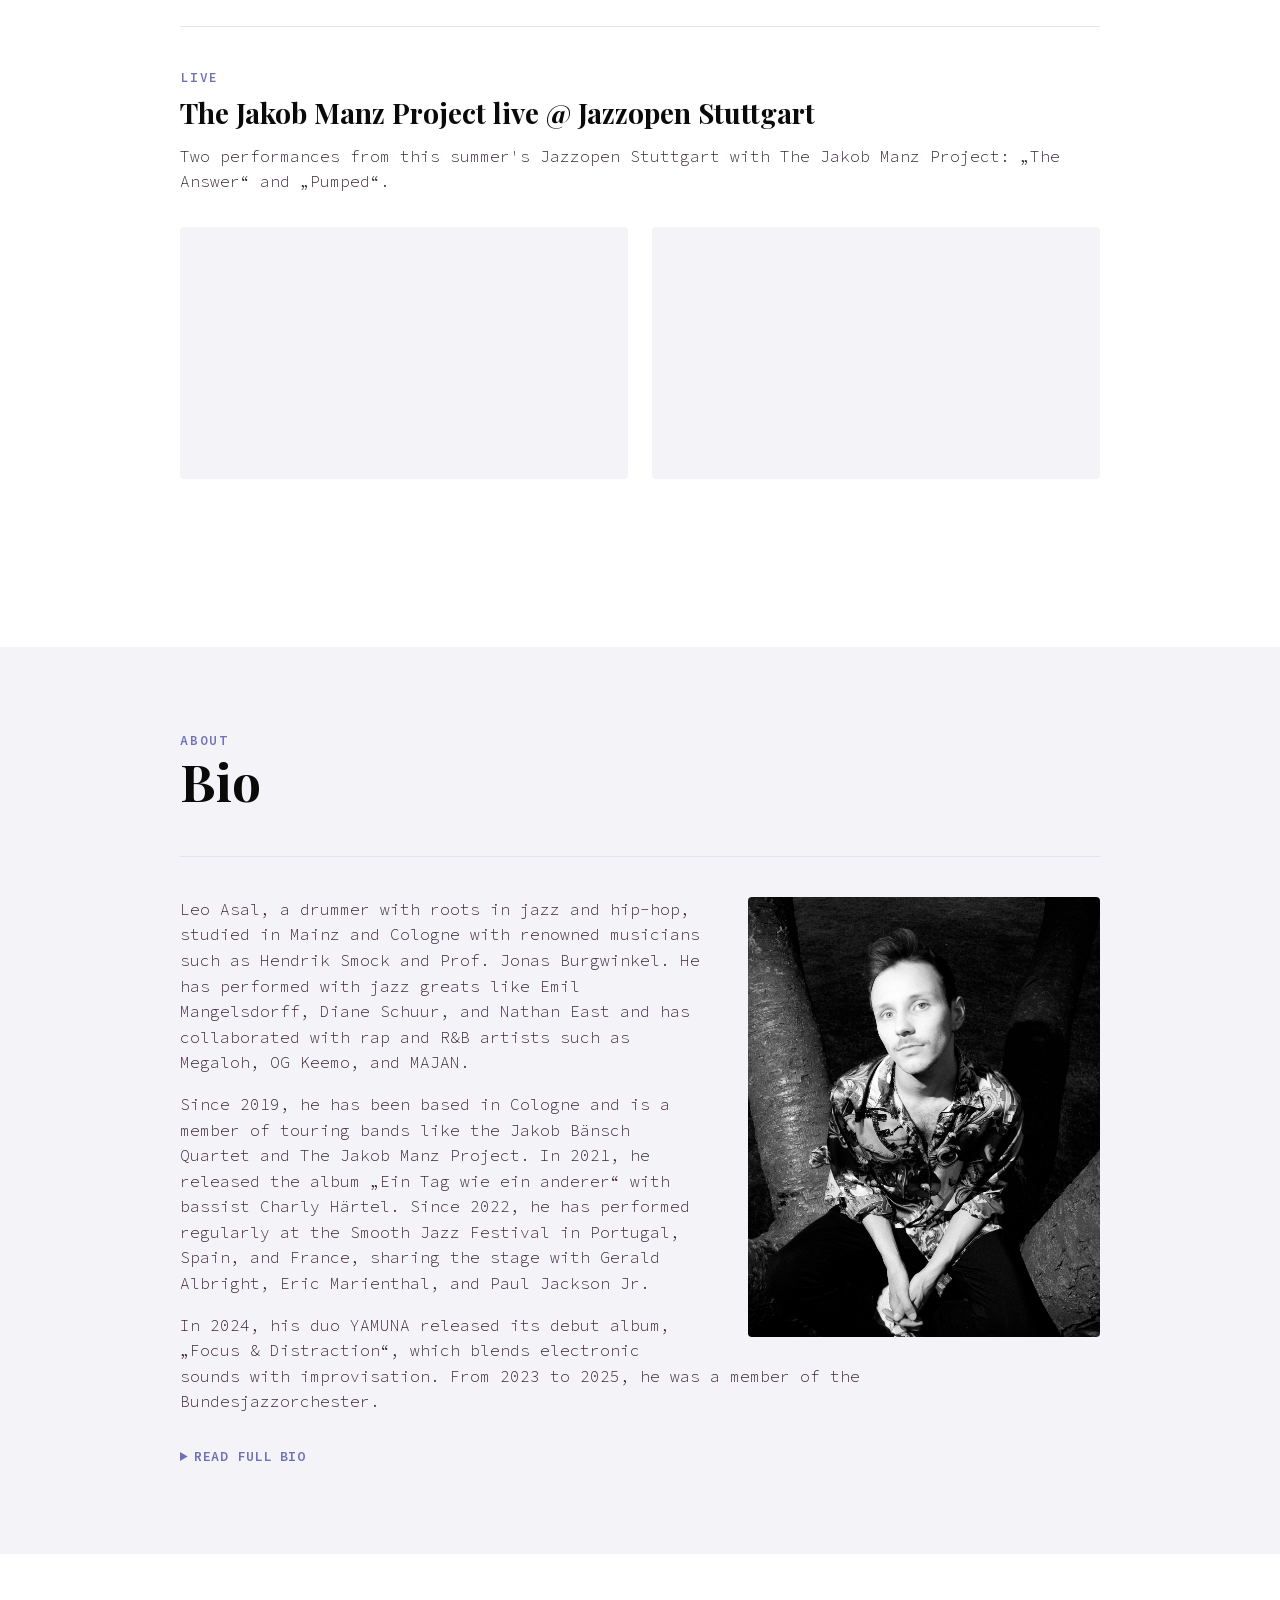
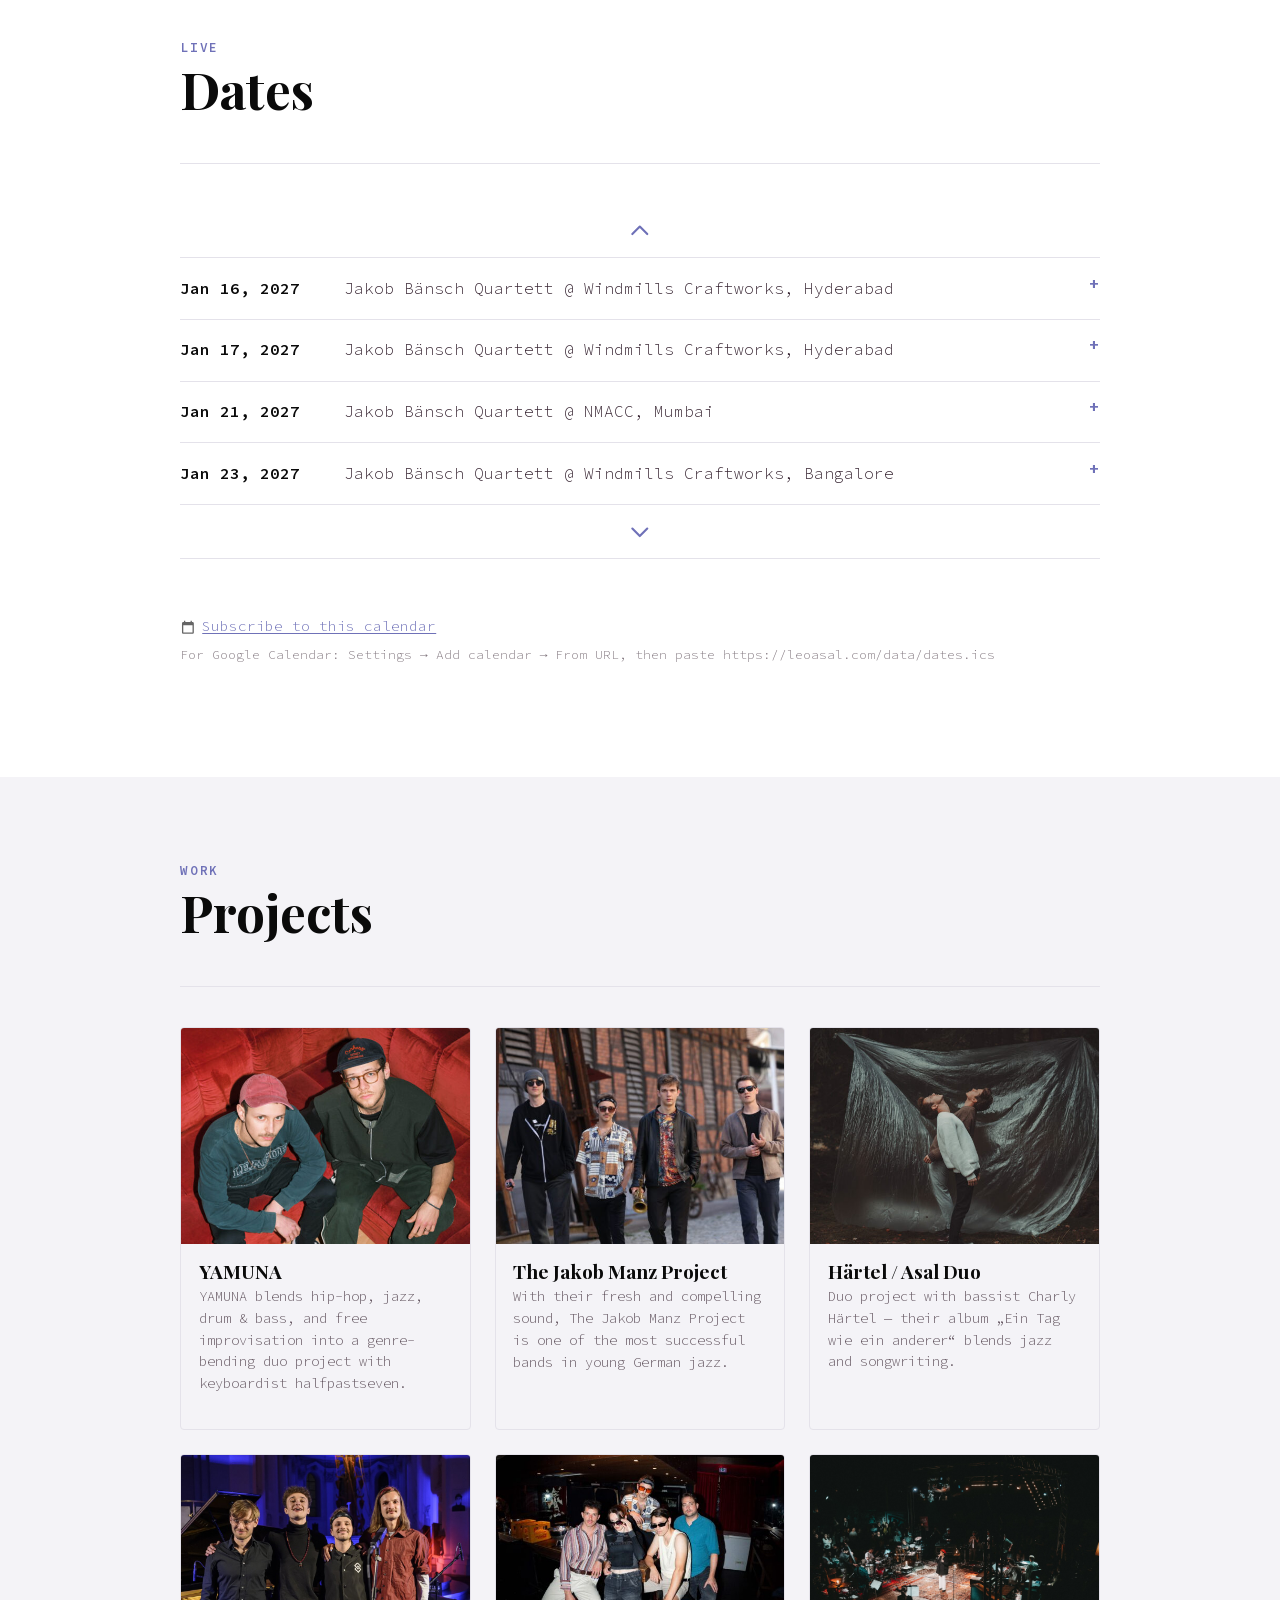
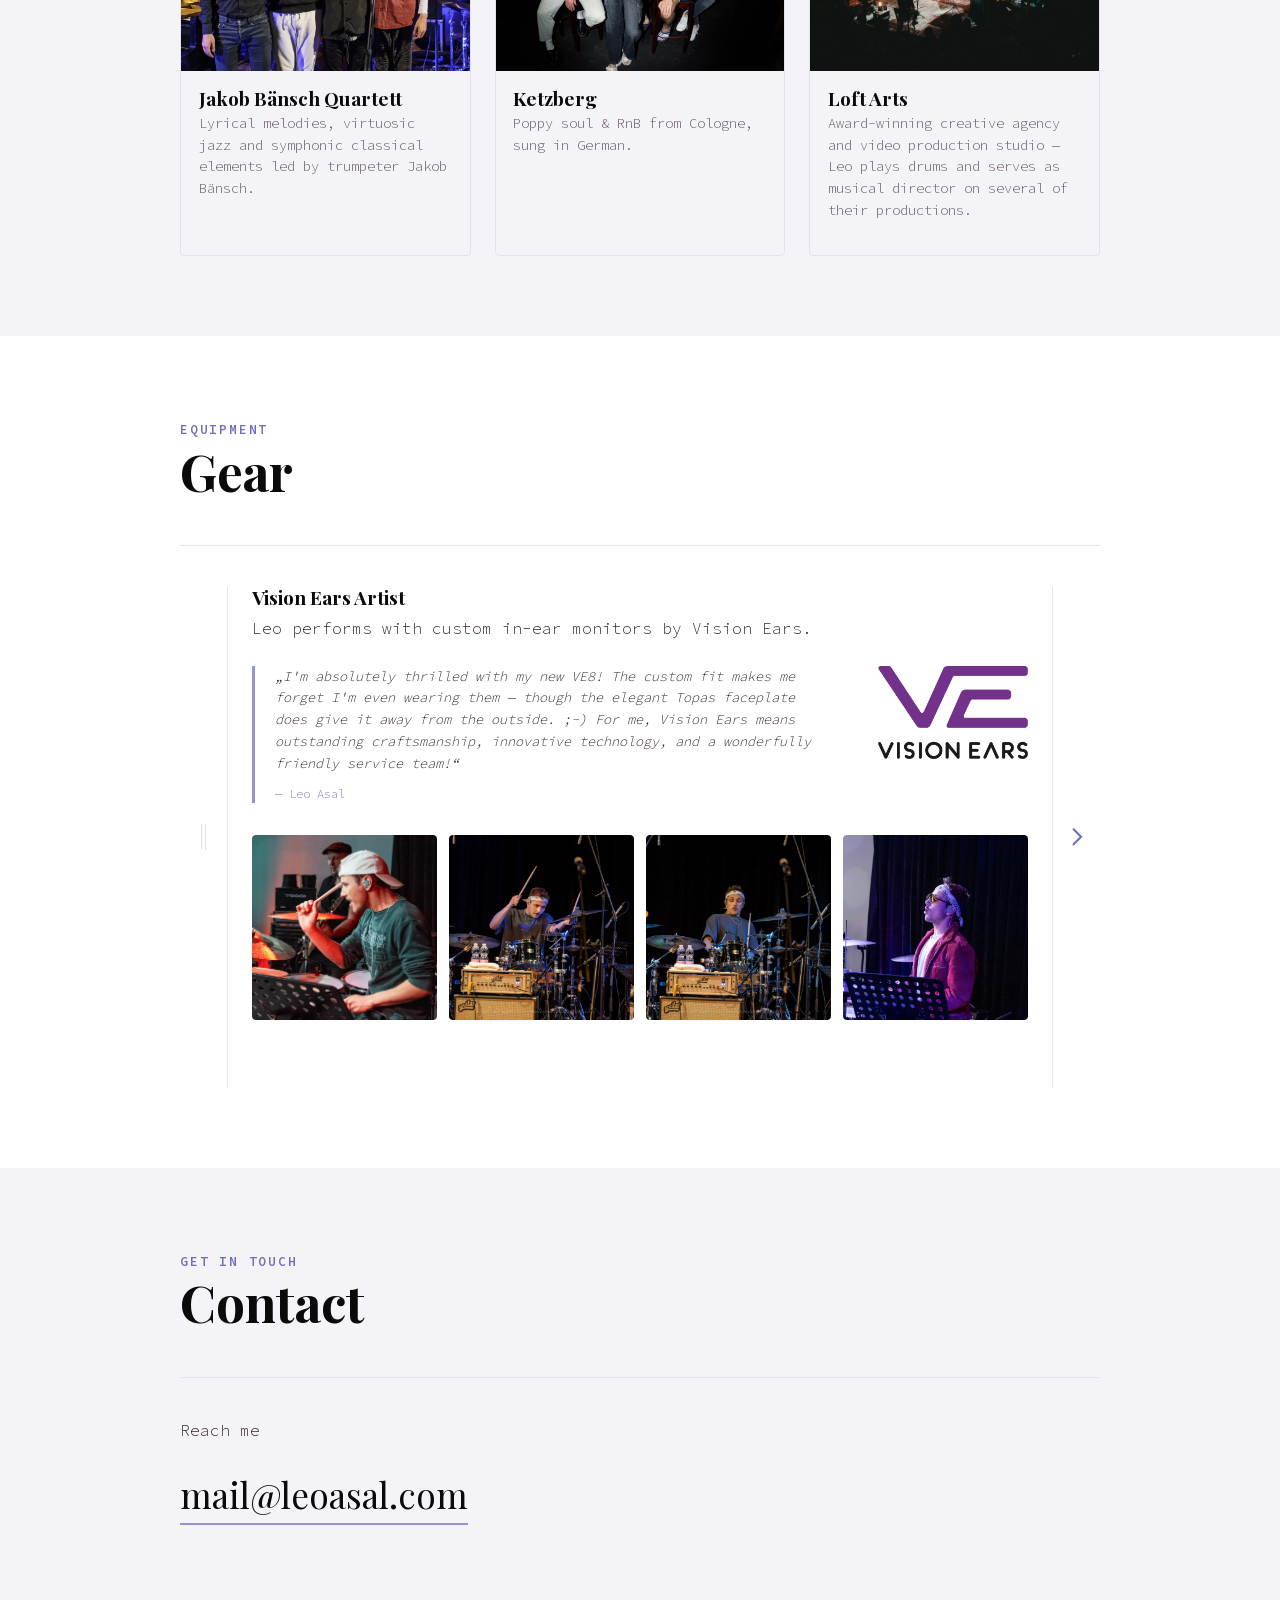
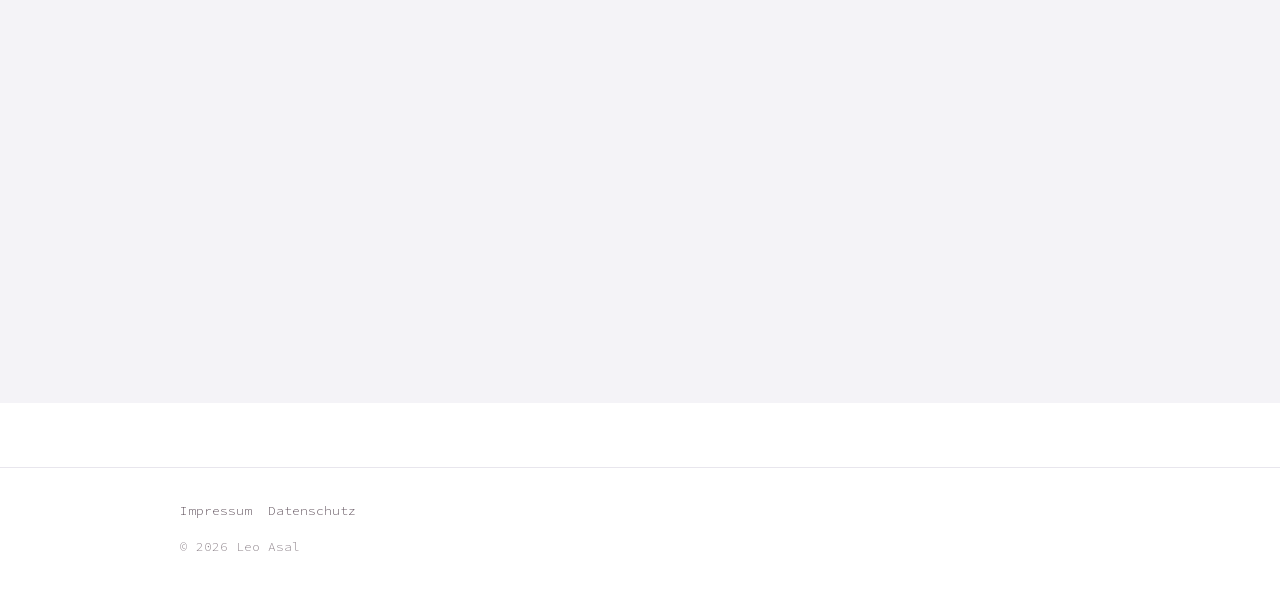
==== commit 6510ac26: "Gear mobile: own design with brand switcher, no lines, centered logo Co-Authored-By: Claude Sonnet 5" ====
--- a/index.html
+++ b/index.html
@@ -244,6 +244,10 @@
     </div>
 
     <div class="gear-slider">
+     <div class="gear-tabs" role="tablist">
+      <button type="button" class="gear-tab" role="tab" data-gear-go="0" aria-current="true">Vision Ears</button>
+      <button type="button" class="gear-tab" role="tab" data-gear-go="1">Sonor</button>
+     </div>
      <div class="gear-slides" id="gear-slides">
       <div class="gear-slide">
       <button type="button" class="dates-toggle gear-toggle gear-toggle--prev gear-toggle--start" disabled aria-hidden="true" tabindex="-1">
@@ -295,8 +299,8 @@
         <p class="bio-text" data-i18n="gear.sonor.text">Leo plays a Sonor Vintage Series drum kit with a California Blue finish.</p>
 
         <div class="epk-gallery epk-gallery--color">
-          <button type="button" class="cover-trigger" data-lightbox="assets/images/sonor-photo-1.jpg">
-            <img src="assets/images/sonor-photo-1.jpg" alt="Leo Asal's Sonor Vintage Series drum kit" loading="lazy">
+          <button type="button" class="cover-trigger" data-lightbox="assets/images/sonor-photo-1.jpg?v=2">
+            <img src="assets/images/sonor-photo-1.jpg?v=2" alt="Leo Asal's Sonor Vintage Series drum kit" loading="lazy">
           </button>
           <button type="button" class="cover-trigger" data-lightbox="assets/images/sonor-photo-2.jpg">
             <img src="assets/images/sonor-photo-2.jpg" alt="Leo Asal's Sonor Vintage Series drum kit" loading="lazy">
@@ -321,6 +325,9 @@
           </button>
         </div>
        </div>
+      <button type="button" class="dates-toggle gear-toggle gear-toggle--next gear-toggle--end" disabled aria-hidden="true" tabindex="-1">
+        <span class="gear-start-mark" aria-hidden="true"></span>
+      </button>
       </div>
      </div>
     </div>
--- a/assets/css/style.css
+++ b/assets/css/style.css
@@ -939,7 +939,8 @@
    on the next slide, including its divider line. Instead of the arrow it shows
    two short vertical strokes close together, as tall as the arrow icon (1.6rem),
    drawn as faintly as the long divider line (1px, --line). */
-.gear-toggle--start {
+.gear-toggle--start,
+.gear-toggle--end {
   cursor: default;
   pointer-events: none;
   color: var(--line);
@@ -965,9 +966,59 @@
   transform: rotate(90deg);
 }
 
+/* Brand switcher for phones (hidden on desktop, where the arrow bars do it). */
+.gear-tabs { display: none; }
+
+/* Phones get their own design: no arrow bars, no divider lines. A pill switcher
+   (also swipeable) replaces them. */
 @media (max-width: 639px) {
-  .gear-slide { padding: 0 3rem; }
-  .gear-toggle { width: 2.25rem; }
+  .gear-toggle { display: none; }
+  /* styled like the language switch / dropdown entries: plain letter-spaced
+     caps, active one in accent colour with an underline */
+  .gear-tabs {
+    display: flex;
+    gap: 1.75rem;
+    margin: 0 0 1.75rem;
+  }
+  .gear-tab {
+    padding: 0.3em 0;
+    border: 0;
+    background: none;
+    color: var(--plum);
+    opacity: 0.55;
+    font: inherit;
+    font-size: 0.85rem;
+    font-weight: 600;
+    letter-spacing: 0.1em;
+    text-transform: uppercase;
+    cursor: pointer;
+  }
+  .gear-tab[aria-current="true"] {
+    opacity: 1;
+    color: var(--accent-dark);
+    text-decoration: underline;
+    text-underline-offset: 6px;
+  }
+  .gear-slide { padding: 0; }
+  .gear-slide-body > h3:first-child { font-size: 1.3rem; }
+  .gear-slide .bio-text { font-size: 0.95rem; line-height: 1.6; }
+  /* quote as a soft card instead of a line */
+  .gear-slide .gear-quote {
+    border-left: 0;
+    padding: 1rem 1.1rem;
+    background: var(--bg-soft);
+    border-radius: 8px;
+  }
+  .gear-quote-row { margin: 1.25rem 0; align-items: stretch; }
+  .gear-quote-row .brand-side { align-self: center; }
+
+  /* Variant B: no slider, brands one below the other */
+  #gear[data-mobile="stack"] .gear-tabs { display: none; }
+  #gear[data-mobile="stack"] .gear-slides {
+    display: block;
+    overflow: visible;
+  }
+  #gear[data-mobile="stack"] .gear-slide + .gear-slide { margin-top: 3.5rem; }
 }
 
 .gear-quote-row {
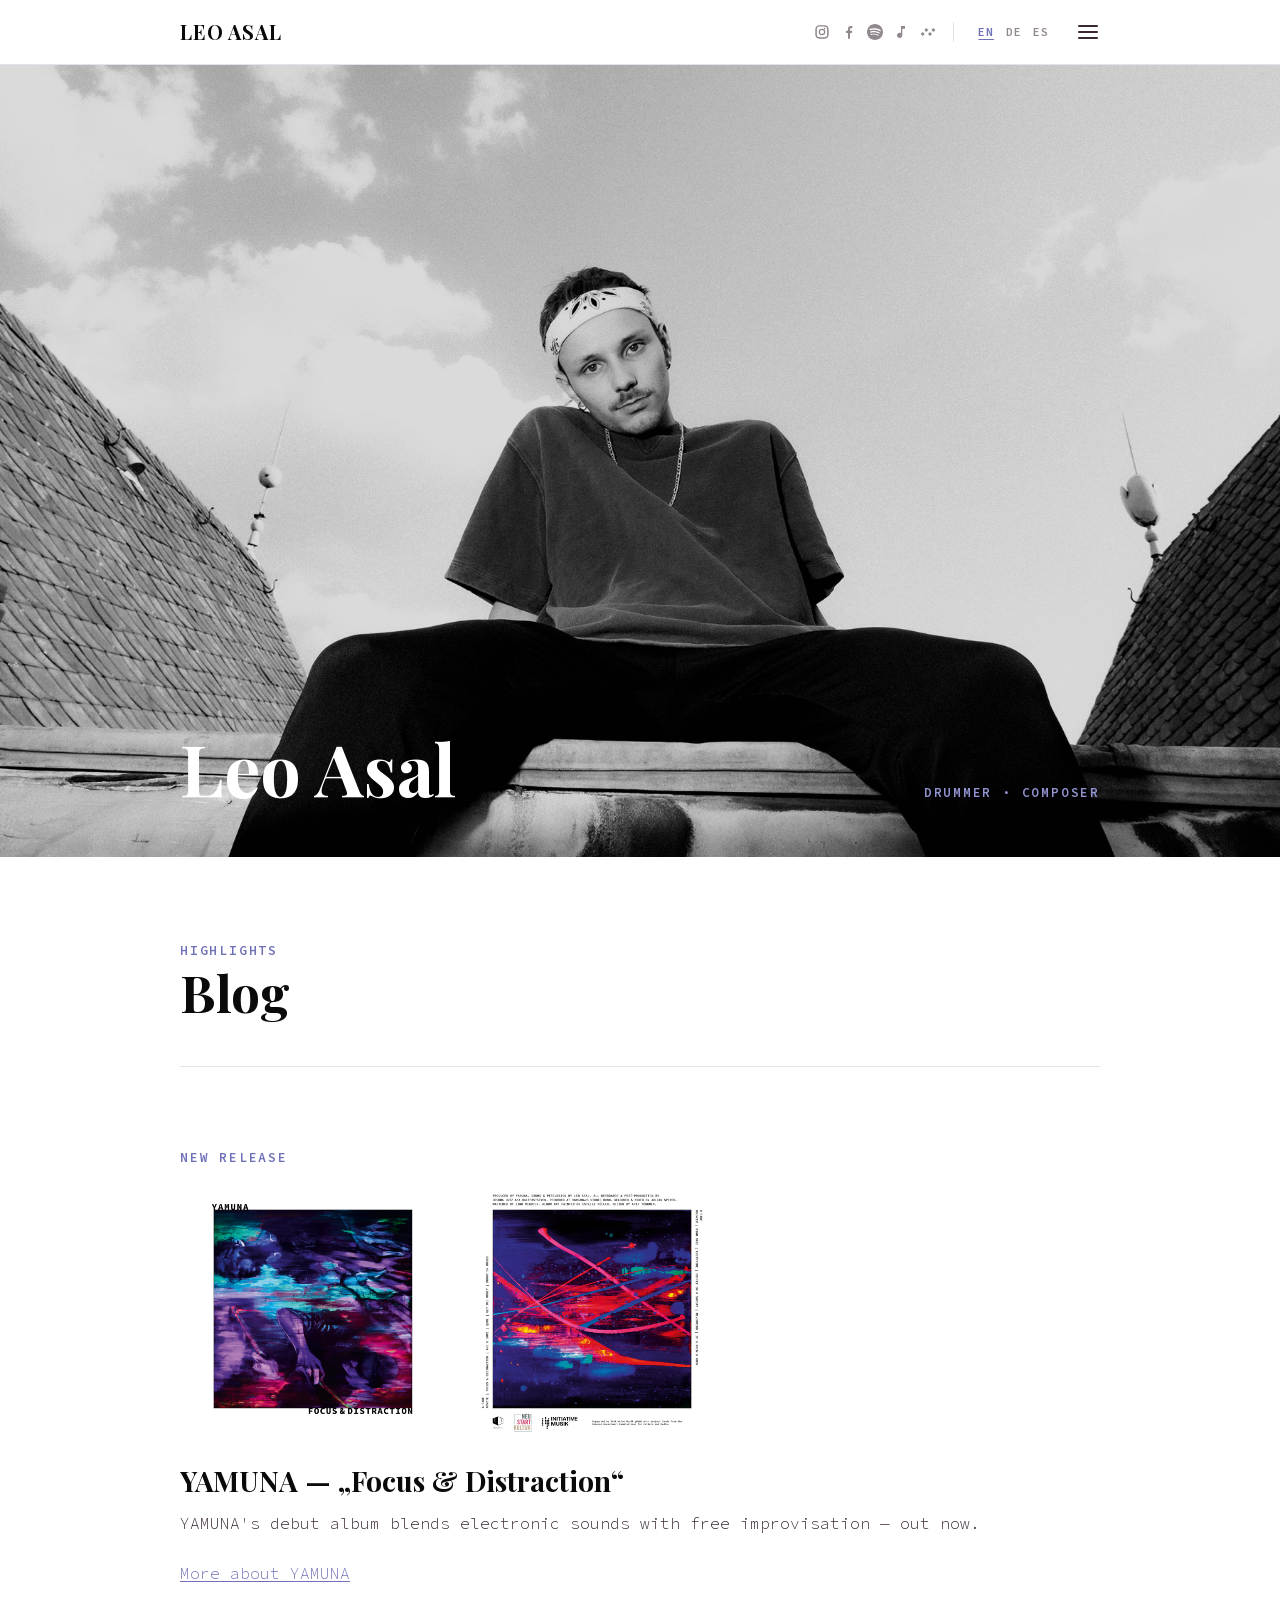
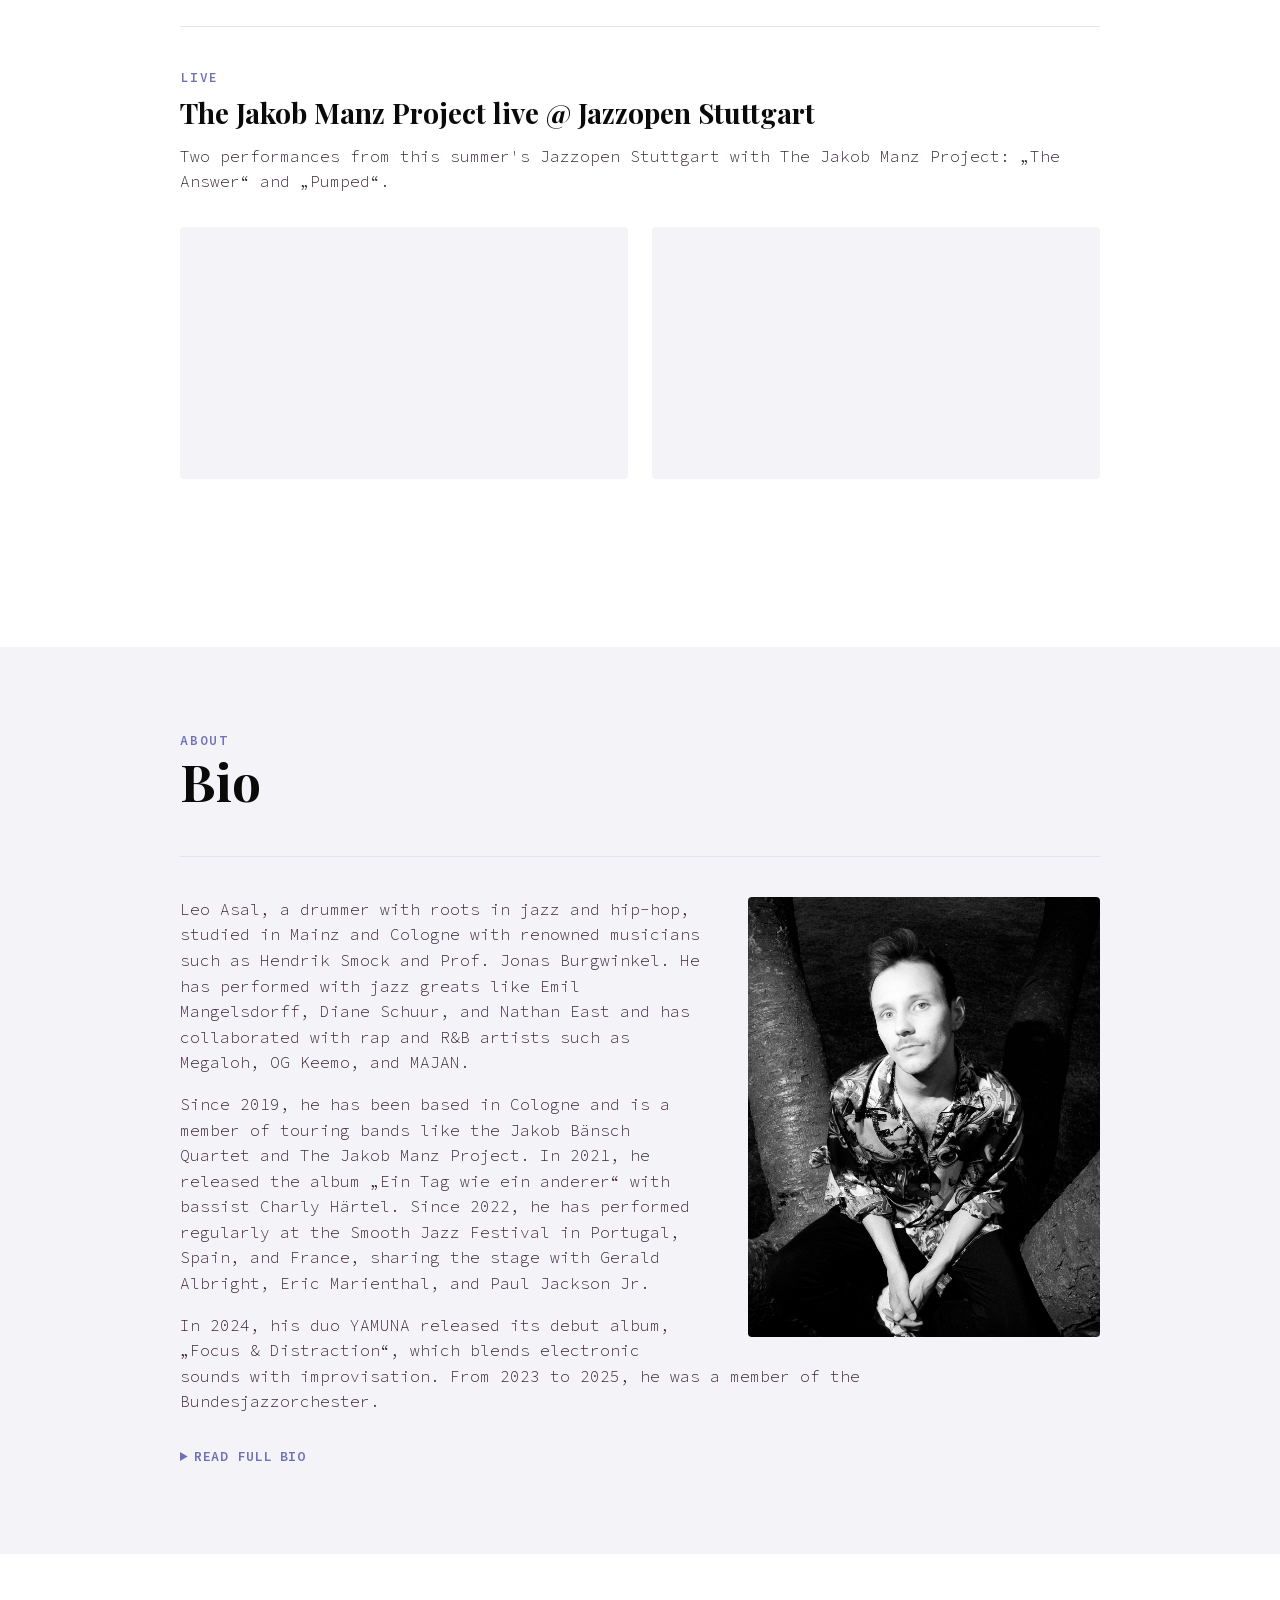
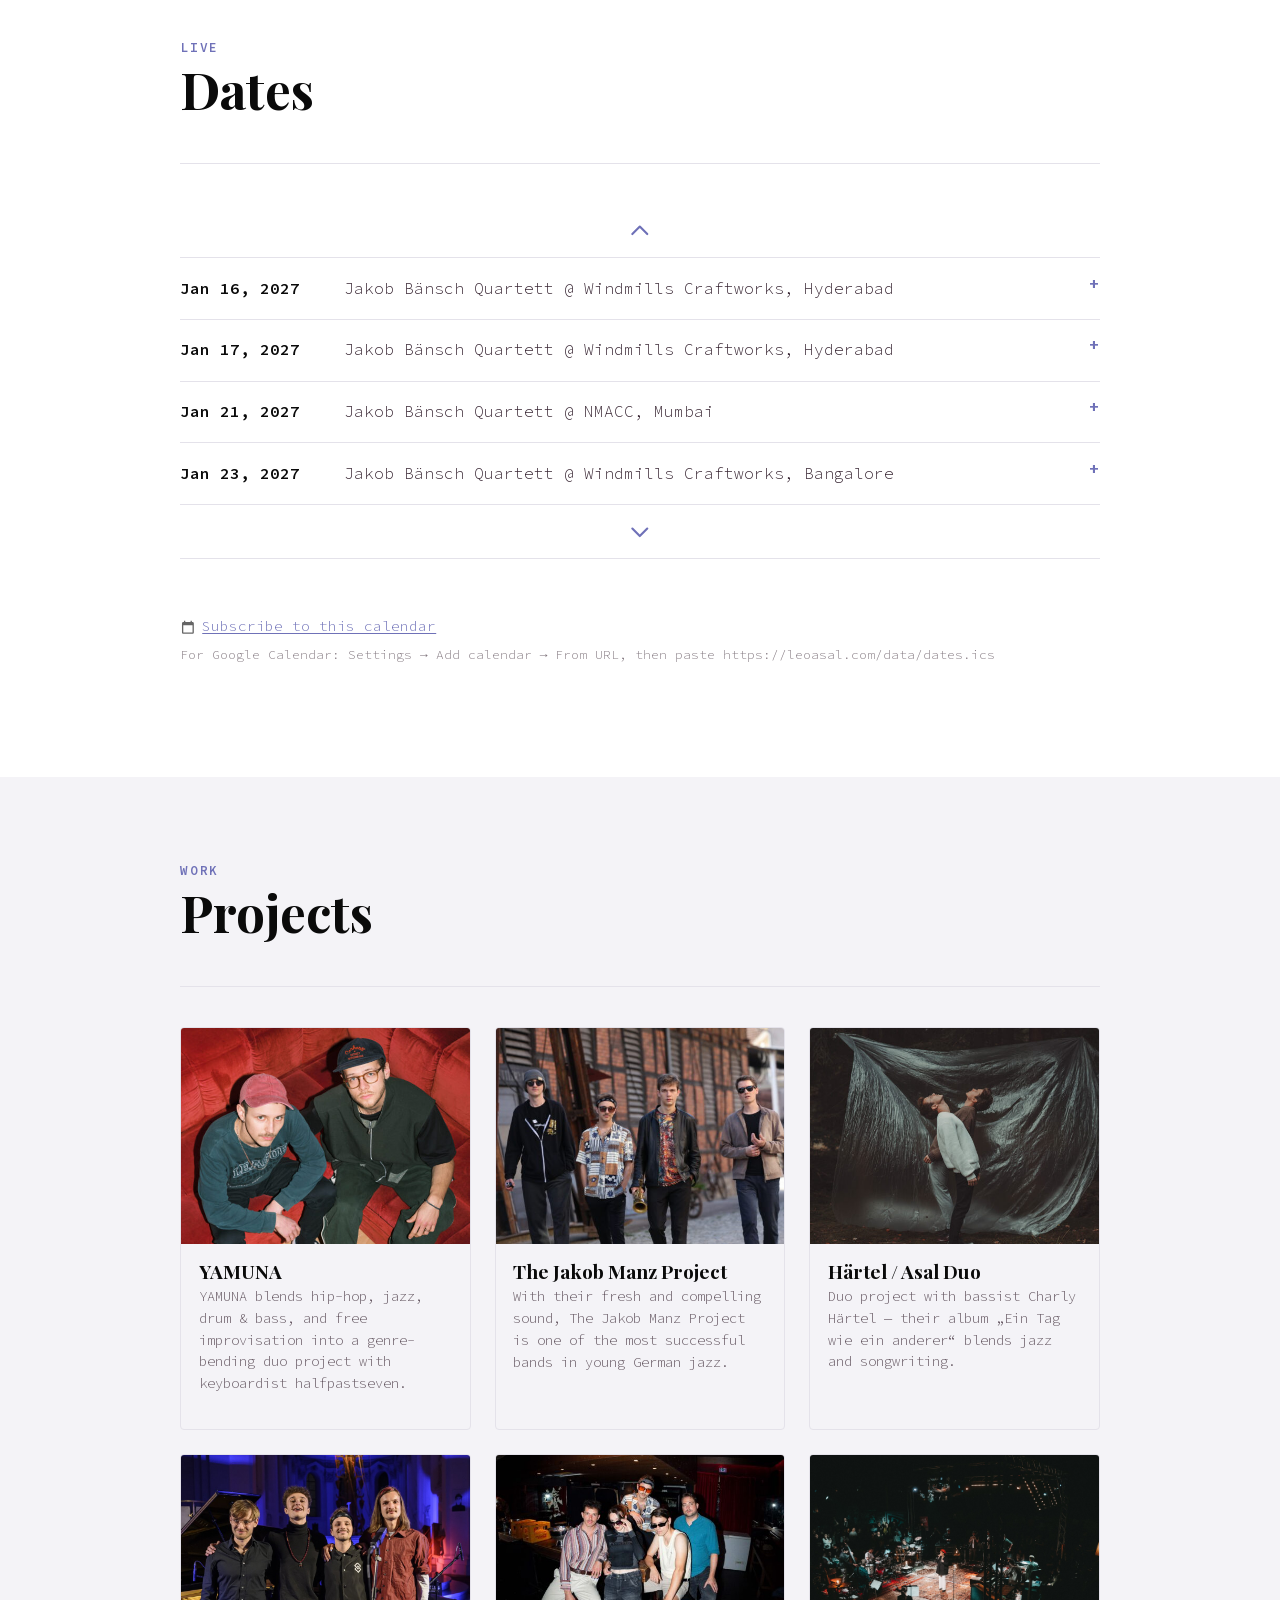
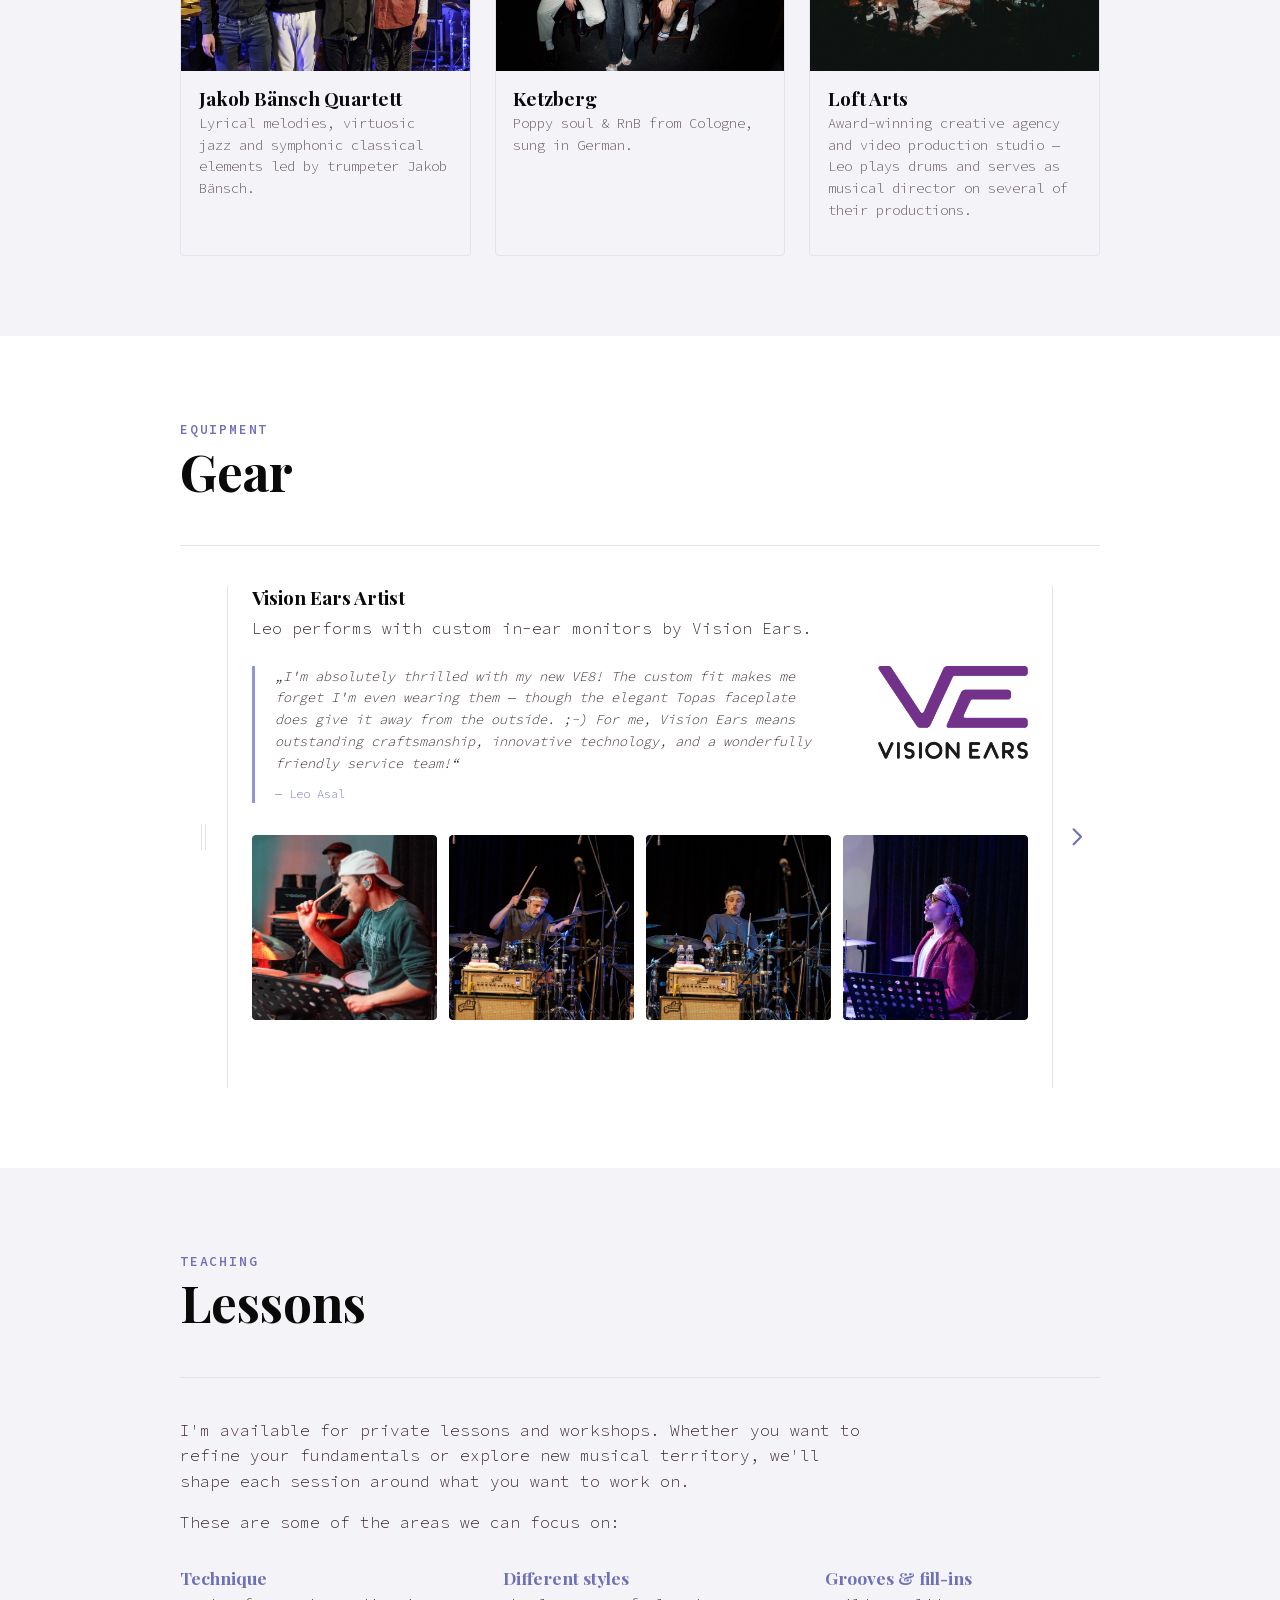
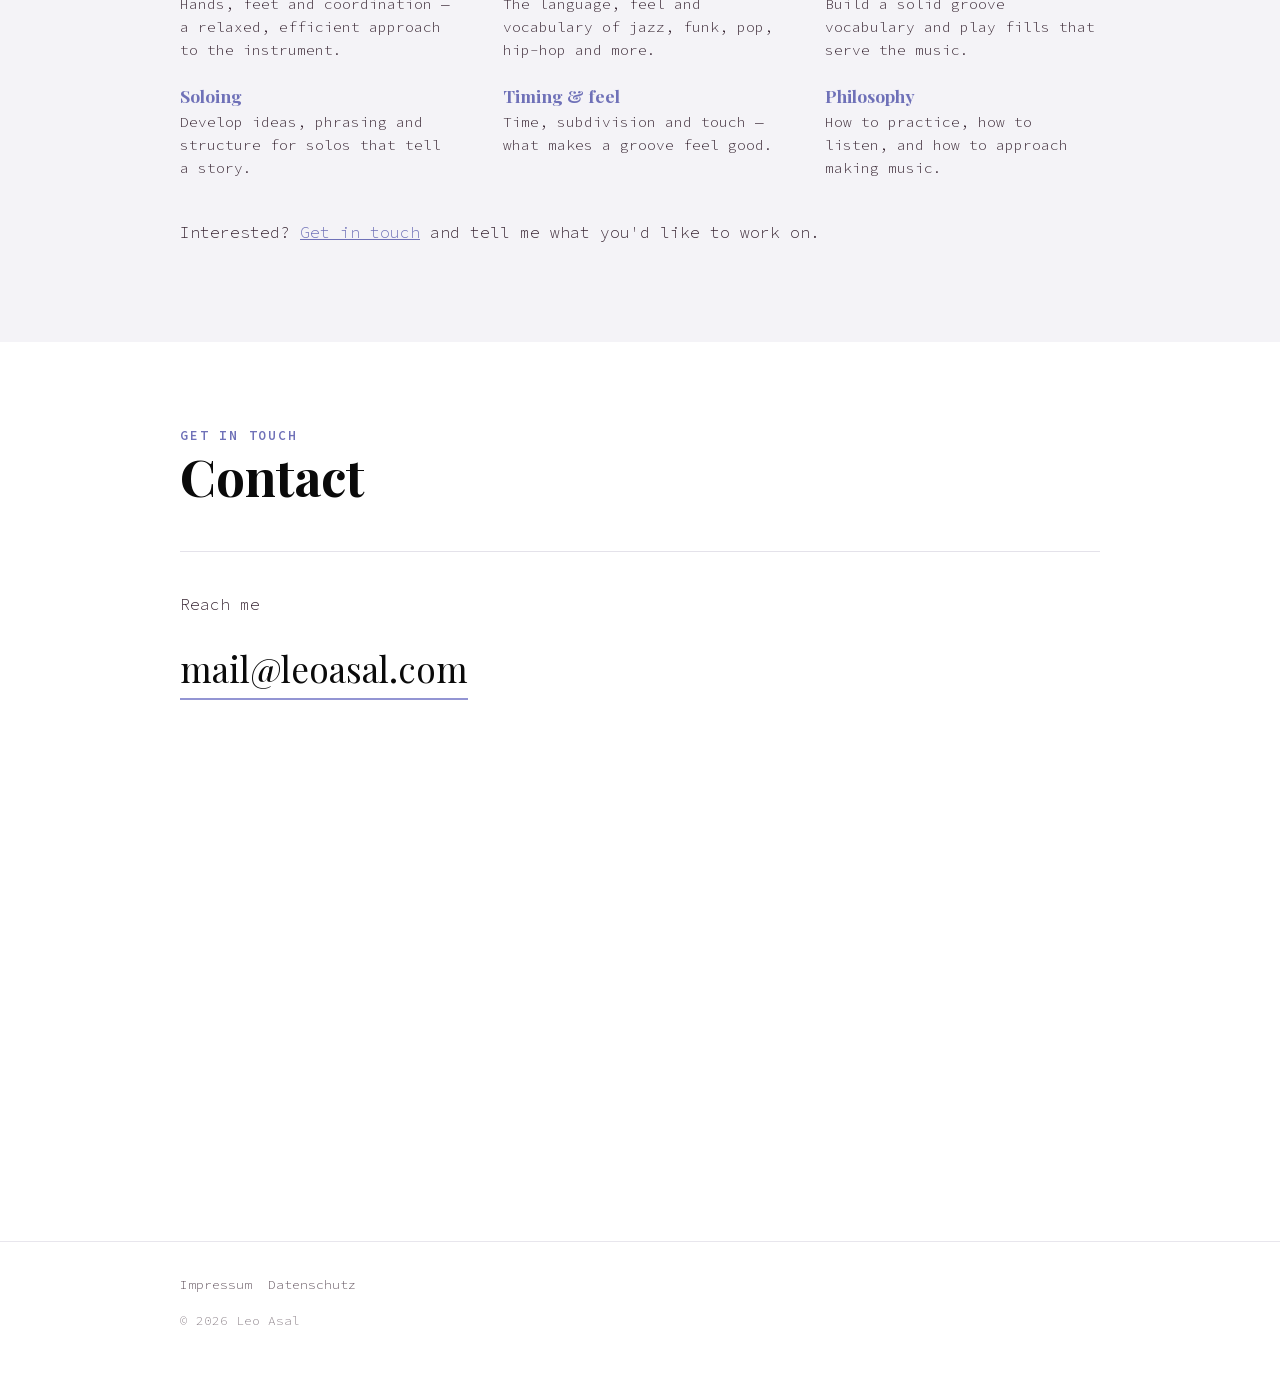
==== commit c44595f6: "Add Lessons section (Unterricht) between Gear and Contact Co-Authored-By: Claude Sonnet 5.5 <noreply" ====
--- a/index.html
+++ b/index.html
@@ -52,6 +52,7 @@
         <li><a href="#dates" data-i18n="nav.dates">Dates</a></li>
         <li><a href="#projects" data-i18n="nav.projects">Projects</a></li>
         <li><a href="#gear" data-i18n="nav.gear">Gear</a></li>
+        <li><a href="#lessons" data-i18n="nav.lessons">Lessons</a></li>
         <li><a href="#contact" data-i18n="nav.contact">Contact</a></li>
       </ul>
     </nav>
@@ -321,7 +322,7 @@
             <img src="assets/images/sonor-photo-7.jpg" alt="Leo Asal playing his Sonor Vintage Series drum kit" loading="lazy" style="object-position:65% 50%">
           </button>
           <button type="button" class="cover-trigger" data-lightbox="assets/images/sonor-video.mp4?v=3" data-lightbox-video data-lightbox-poster="assets/images/sonor-video-poster.jpg">
-            <video src="assets/images/sonor-video.mp4?v=3" poster="assets/images/sonor-video-poster.jpg" data-play-when-visible muted loop playsinline preload="none"></video>
+            <video src="assets/images/sonor-video.mp4?v=3" poster="assets/images/sonor-video-poster.jpg" style="background:url('assets/images/sonor-video-poster.jpg') center / cover" data-play-when-visible muted loop playsinline preload="none"></video>
           </button>
         </div>
        </div>
@@ -335,7 +336,50 @@
    </div>
   </section>
 
-  <section id="contact" class="home-section home-section--alt">
+  <section id="lessons" class="home-section home-section--alt">
+   <div class="container">
+    <div class="page-header">
+      <span class="eyebrow" data-i18n="lessons.eyebrow">Teaching</span>
+      <h2 data-i18n="lessons.heading">Lessons</h2>
+    </div>
+
+    <div class="bio-text">
+      <p data-i18n="lessons.intro">I'm available for private lessons and workshops. Whether you want to refine your fundamentals or explore new musical territory, we'll shape each session around what you want to work on.</p>
+      <p data-i18n="lessons.lead">These are some of the areas we can focus on:</p>
+    </div>
+
+    <ul class="lessons-list">
+      <li>
+        <h3 data-i18n="lessons.technique.title">Technique</h3>
+        <p data-i18n="lessons.technique.text">Hands, feet and coordination — a relaxed, efficient approach to the instrument.</p>
+      </li>
+      <li>
+        <h3 data-i18n="lessons.styles.title">Different styles</h3>
+        <p data-i18n="lessons.styles.text">The language, feel and vocabulary of jazz, funk, pop, hip-hop and more.</p>
+      </li>
+      <li>
+        <h3 data-i18n="lessons.grooves.title">Grooves &amp; fill-ins</h3>
+        <p data-i18n="lessons.grooves.text">Build a solid groove vocabulary and play fills that serve the music.</p>
+      </li>
+      <li>
+        <h3 data-i18n="lessons.soloing.title">Soloing</h3>
+        <p data-i18n="lessons.soloing.text">Develop ideas, phrasing and structure for solos that tell a story.</p>
+      </li>
+      <li>
+        <h3 data-i18n="lessons.timing.title">Timing &amp; feel</h3>
+        <p data-i18n="lessons.timing.text">Time, subdivision and touch — what makes a groove feel good.</p>
+      </li>
+      <li>
+        <h3 data-i18n="lessons.philosophy.title">Philosophy</h3>
+        <p data-i18n="lessons.philosophy.text">How to practice, how to listen, and how to approach making music.</p>
+      </li>
+    </ul>
+
+    <p class="lessons-cta" data-i18n="lessons.cta">Interested? <a href="#contact">Get in touch</a> and tell me what you'd like to work on.</p>
+   </div>
+  </section>
+
+  <section id="contact" class="home-section">
    <div class="container">
     <div class="page-header">
       <span class="eyebrow" data-i18n="contact.eyebrow">Get in touch</span>
--- a/assets/css/style.css
+++ b/assets/css/style.css
@@ -1009,8 +1009,7 @@
     background: var(--bg-soft);
     border-radius: 8px;
   }
-  .gear-quote-row { margin: 1.25rem 0; align-items: stretch; }
-  .gear-quote-row .brand-side { align-self: center; }
+  .gear-quote-row { margin: 1.25rem 0; }
 
   /* Variant B: no slider, brands one below the other */
   #gear[data-mobile="stack"] .gear-tabs { display: none; }
@@ -1053,10 +1052,13 @@
 }
 
 @media (max-width: 639px) {
+  /* logo above the quote, centred */
   .gear-quote-row {
-    flex-direction: column;
-    align-items: flex-start;
+    flex-direction: column-reverse;
+    align-items: stretch;
+    gap: 1.25rem;
   }
+  .gear-quote-row .brand-side { align-self: center; }
   .brand-logo img { width: 120px; }
 }
 
@@ -1077,6 +1079,44 @@
   margin-top: 0.6rem;
   font-style: normal;
   font-size: 0.75rem;
+  color: var(--accent-dark);
+}
+
+/* ---------- Lessons ---------- */
+
+.lessons-list {
+  display: grid;
+  grid-template-columns: 1fr;
+  gap: 1.5rem 3rem;
+  margin: 2rem 0;
+  padding: 0;
+  list-style: none;
+}
+
+@media (min-width: 640px) {
+  .lessons-list { grid-template-columns: repeat(2, 1fr); }
+}
+
+@media (min-width: 900px) {
+  .lessons-list { grid-template-columns: repeat(3, 1fr); }
+}
+
+.lessons-list h3 {
+  margin: 0 0 0.3rem;
+  font-size: 1.1rem;
+  color: var(--accent-dark);
+}
+
+.lessons-list p {
+  margin: 0;
+  font-size: 0.9rem;
+}
+
+.lessons-cta {
+  margin-top: 2.5rem;
+}
+
+.lessons-cta a {
   color: var(--accent-dark);
 }
 
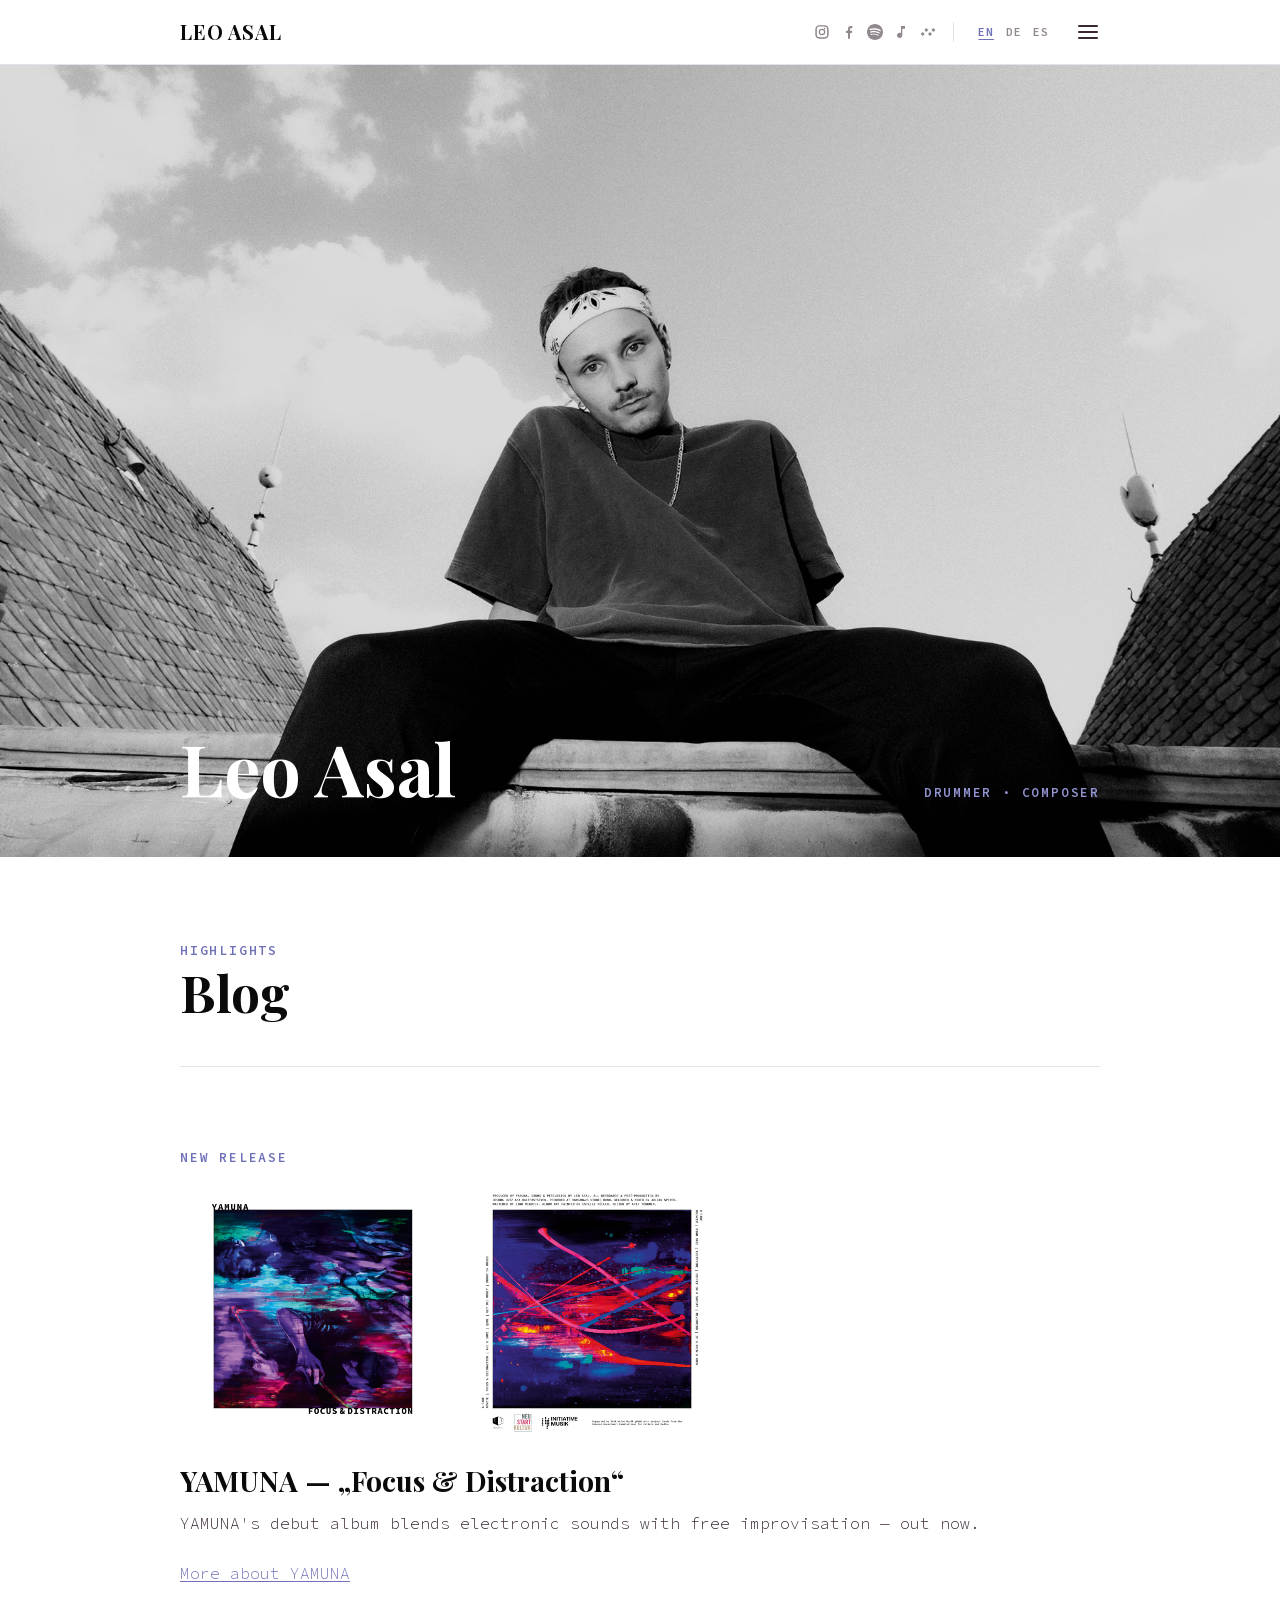
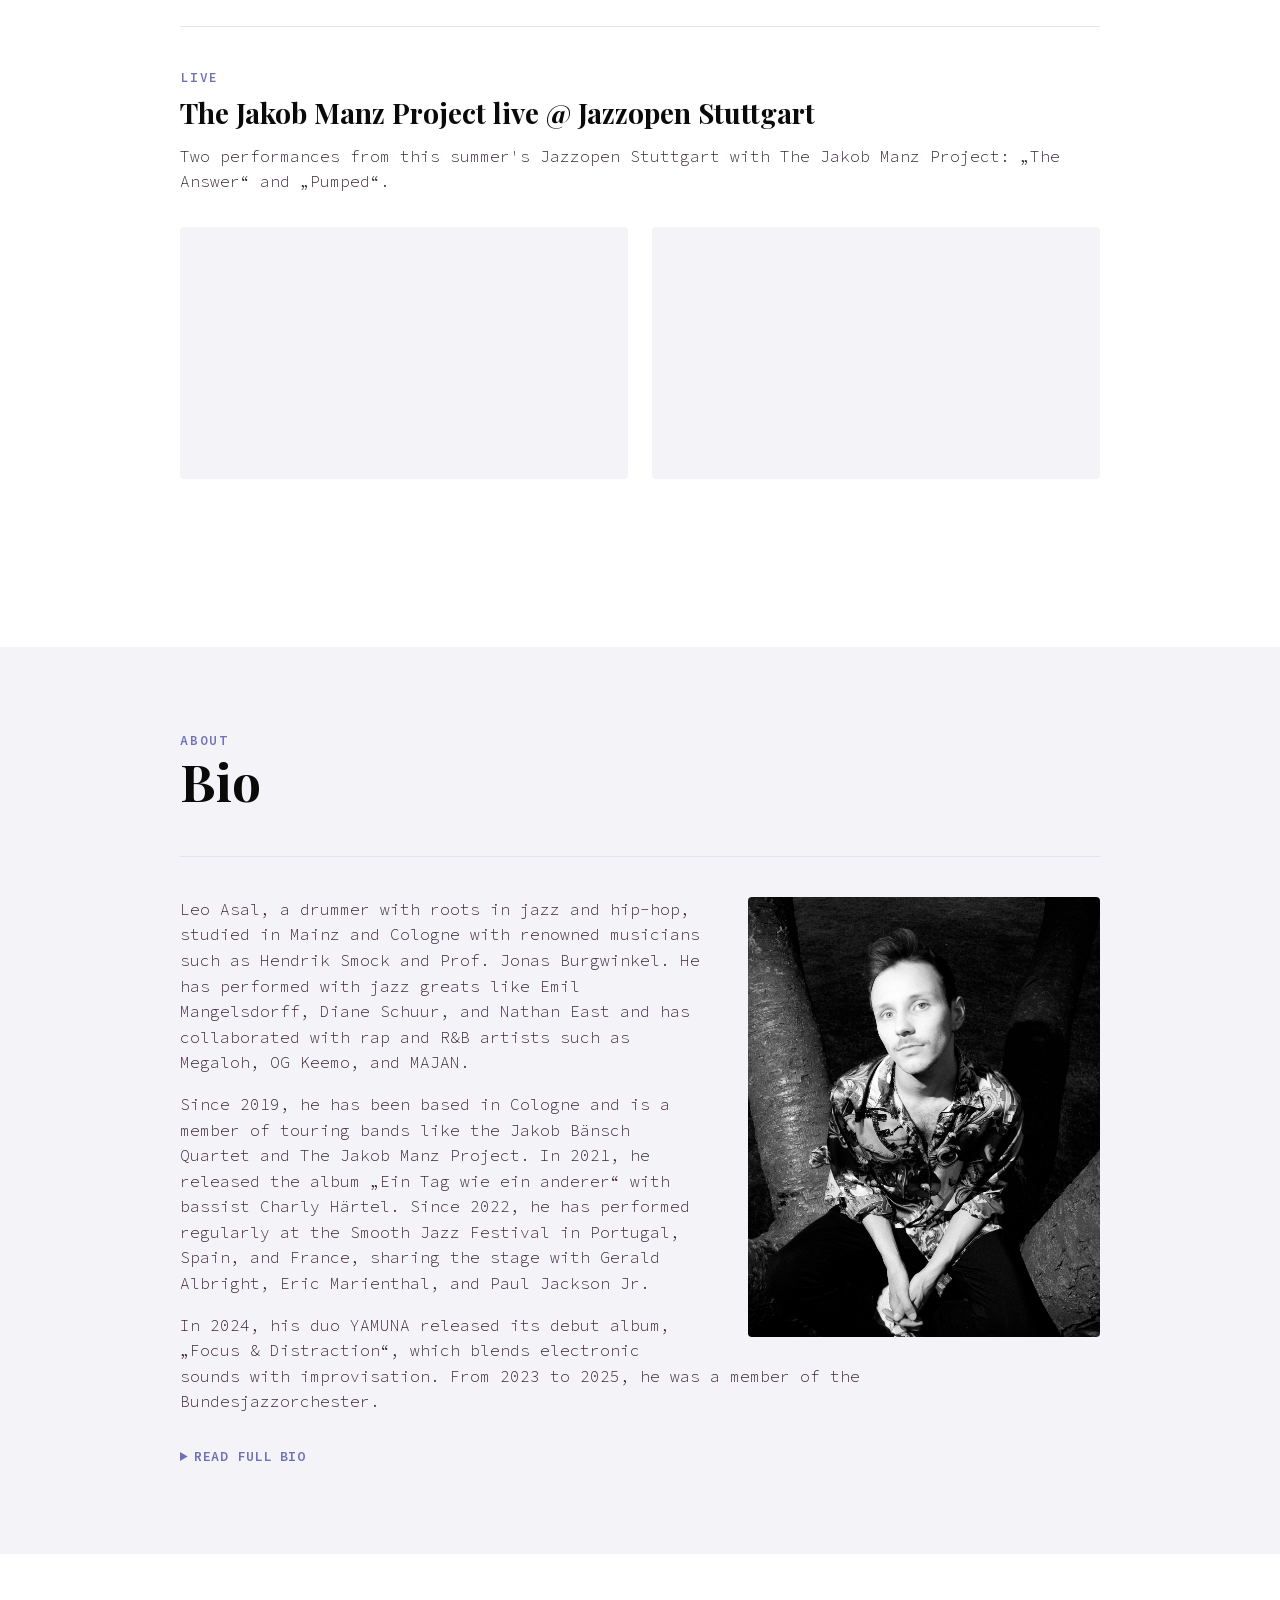
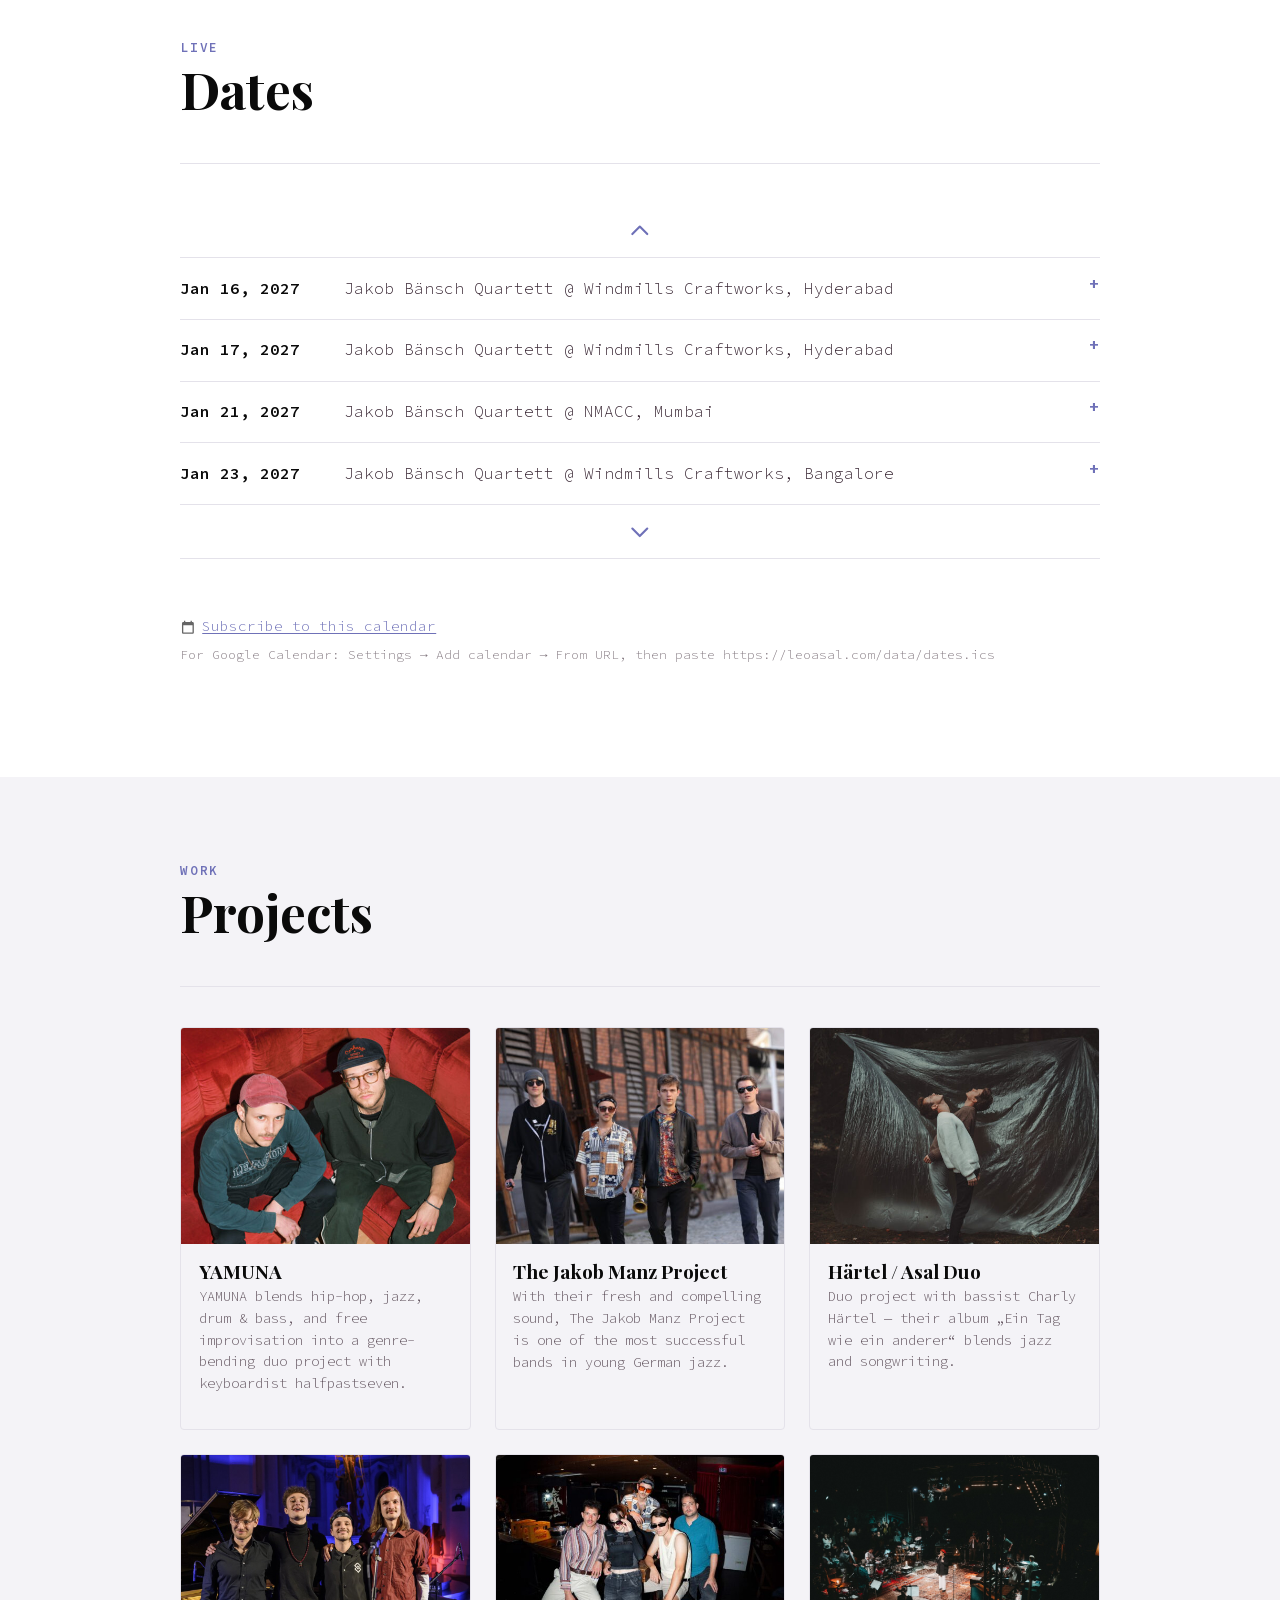
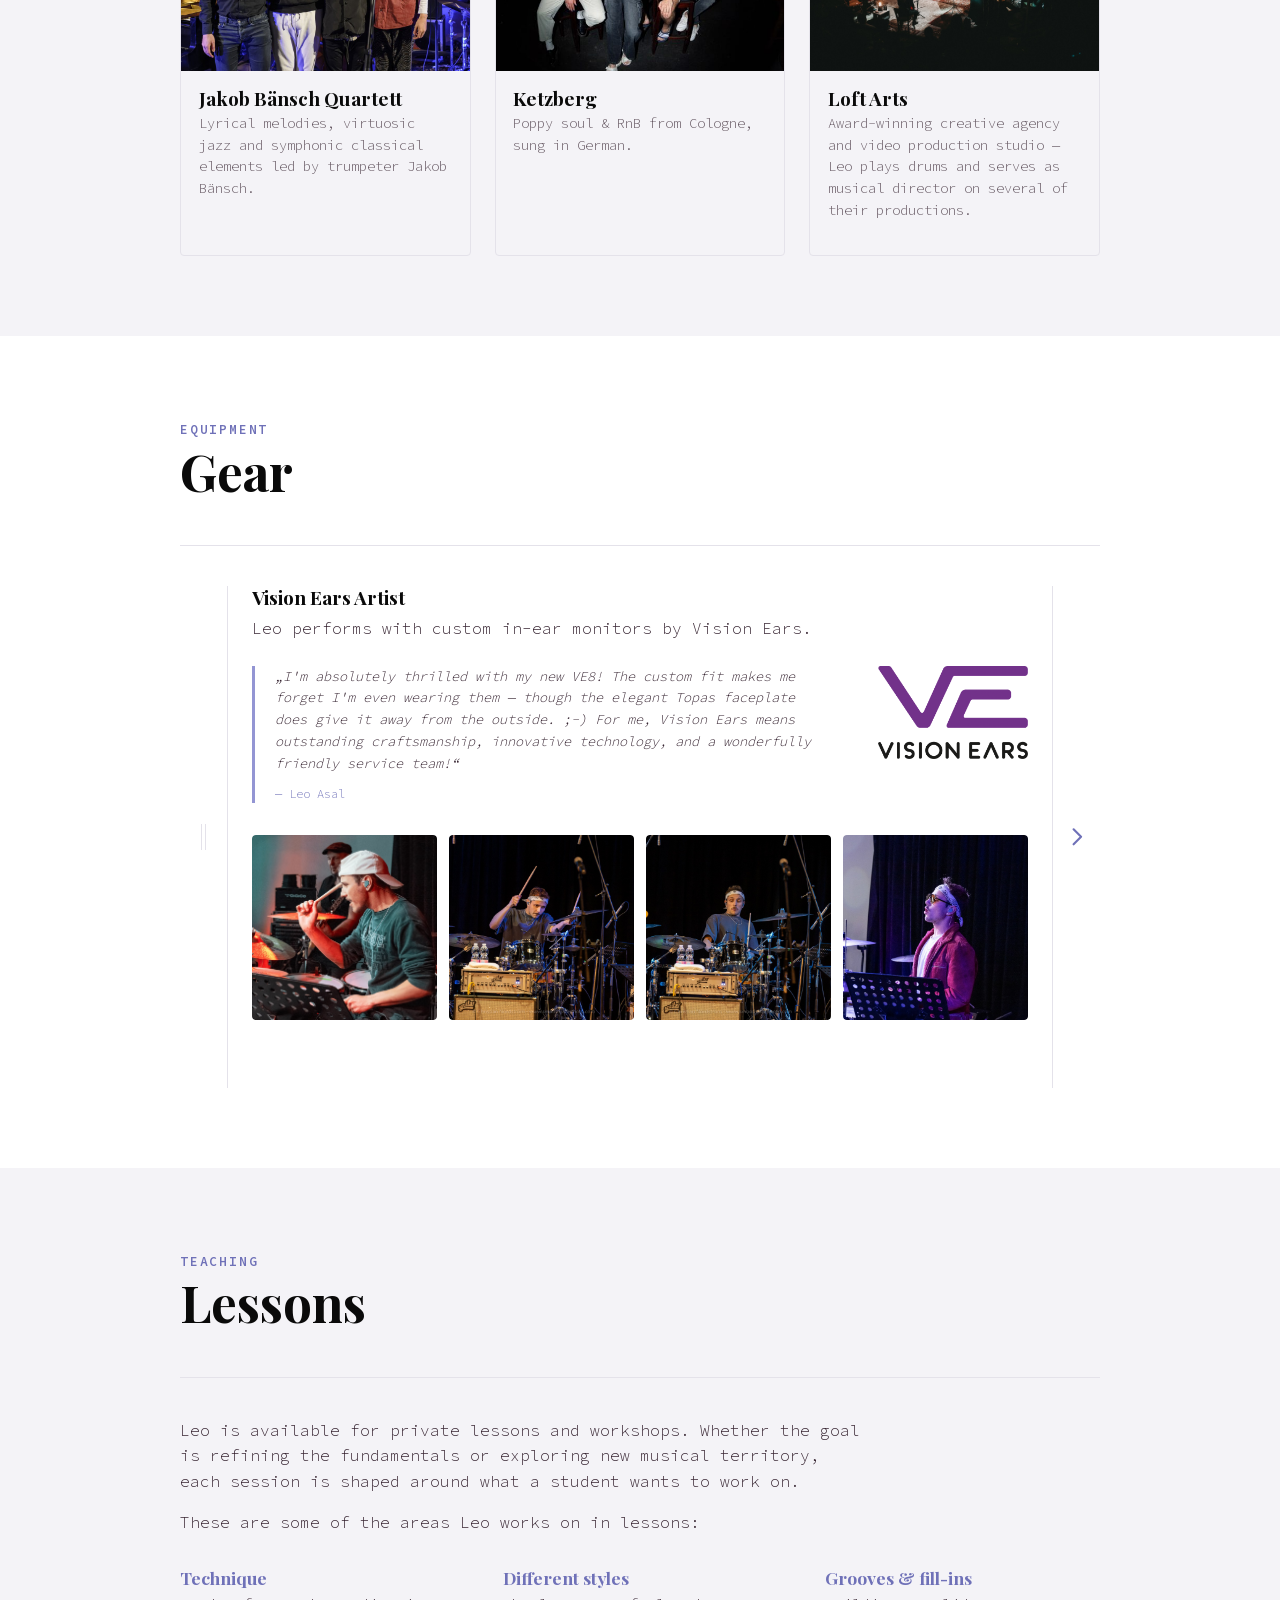
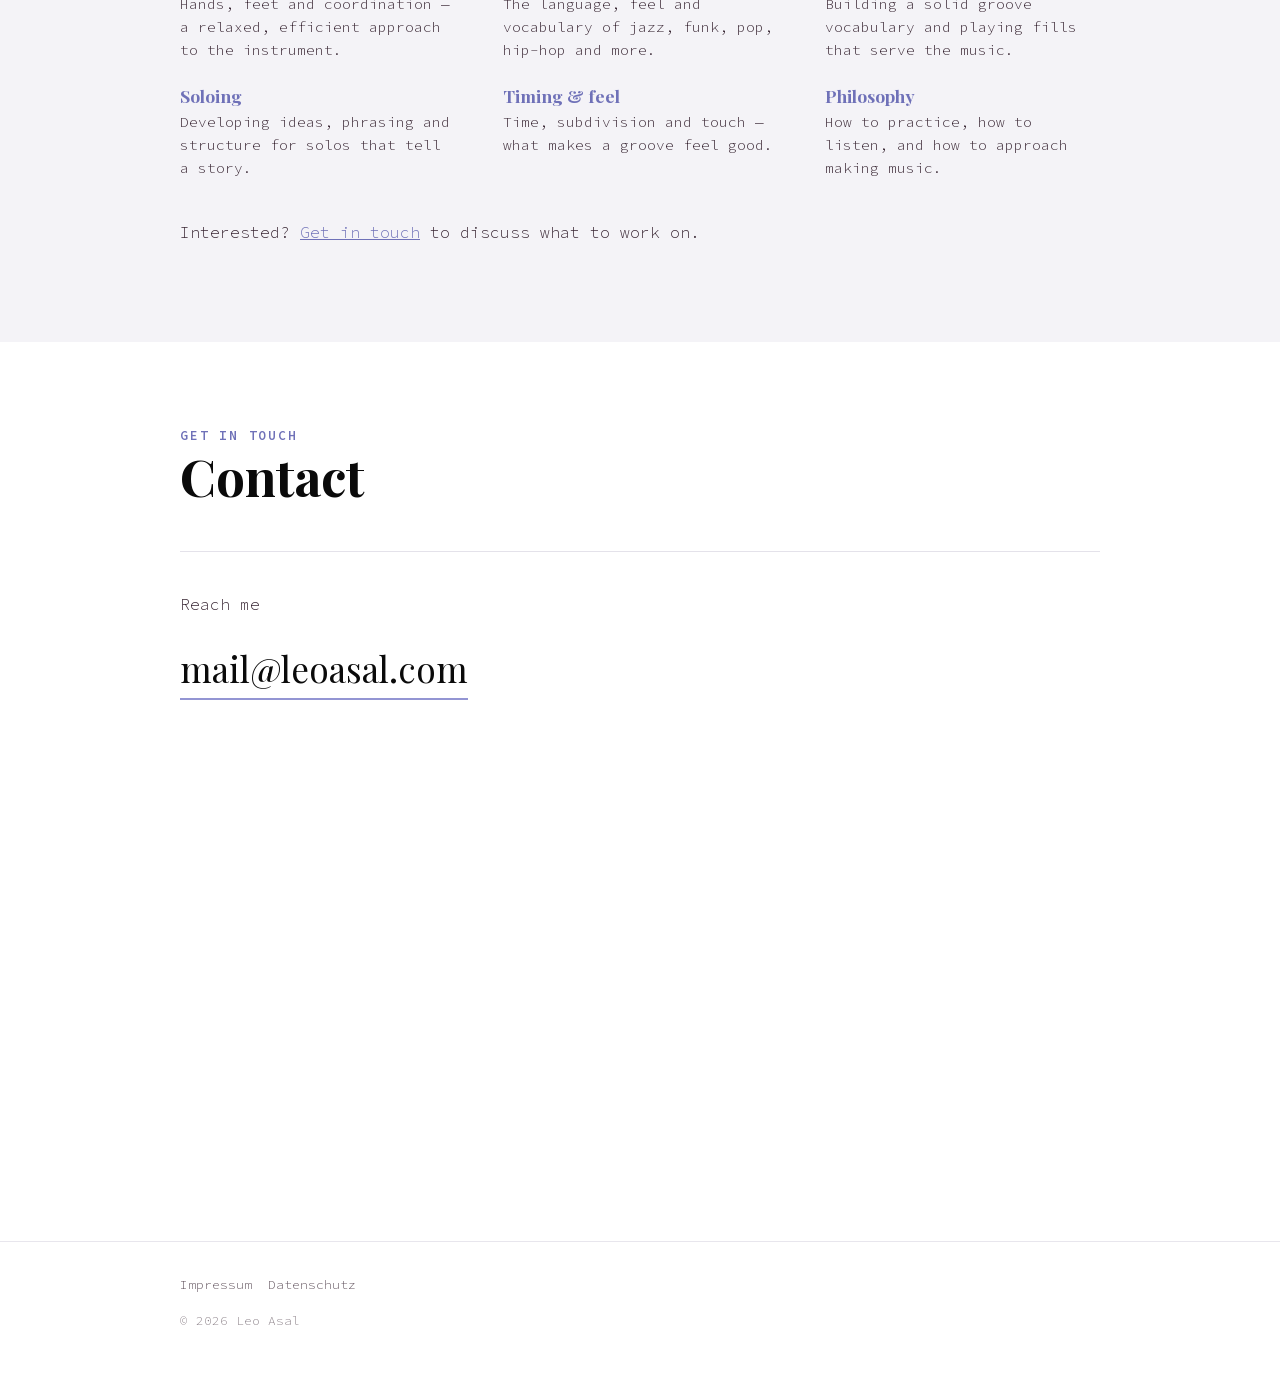
==== commit 85554c8e: "Lessons: rewrite copy in third person Co-Authored-By: Claude Sonnet 5.5 <noreply@anthropic.com>" ====
--- a/index.html
+++ b/index.html
@@ -344,8 +344,8 @@
     </div>
 
     <div class="bio-text">
-      <p data-i18n="lessons.intro">I'm available for private lessons and workshops. Whether you want to refine your fundamentals or explore new musical territory, we'll shape each session around what you want to work on.</p>
-      <p data-i18n="lessons.lead">These are some of the areas we can focus on:</p>
+      <p data-i18n="lessons.intro">Leo is available for private lessons and workshops. Whether the goal is refining the fundamentals or exploring new musical territory, each session is shaped around what a student wants to work on.</p>
+      <p data-i18n="lessons.lead">These are some of the areas Leo works on in lessons:</p>
     </div>
 
     <ul class="lessons-list">
@@ -359,11 +359,11 @@
       </li>
       <li>
         <h3 data-i18n="lessons.grooves.title">Grooves &amp; fill-ins</h3>
-        <p data-i18n="lessons.grooves.text">Build a solid groove vocabulary and play fills that serve the music.</p>
+        <p data-i18n="lessons.grooves.text">Building a solid groove vocabulary and playing fills that serve the music.</p>
       </li>
       <li>
         <h3 data-i18n="lessons.soloing.title">Soloing</h3>
-        <p data-i18n="lessons.soloing.text">Develop ideas, phrasing and structure for solos that tell a story.</p>
+        <p data-i18n="lessons.soloing.text">Developing ideas, phrasing and structure for solos that tell a story.</p>
       </li>
       <li>
         <h3 data-i18n="lessons.timing.title">Timing &amp; feel</h3>
@@ -375,7 +375,7 @@
       </li>
     </ul>
 
-    <p class="lessons-cta" data-i18n="lessons.cta">Interested? <a href="#contact">Get in touch</a> and tell me what you'd like to work on.</p>
+    <p class="lessons-cta" data-i18n="lessons.cta">Interested? <a href="#contact">Get in touch</a> to discuss what to work on.</p>
    </div>
   </section>
 
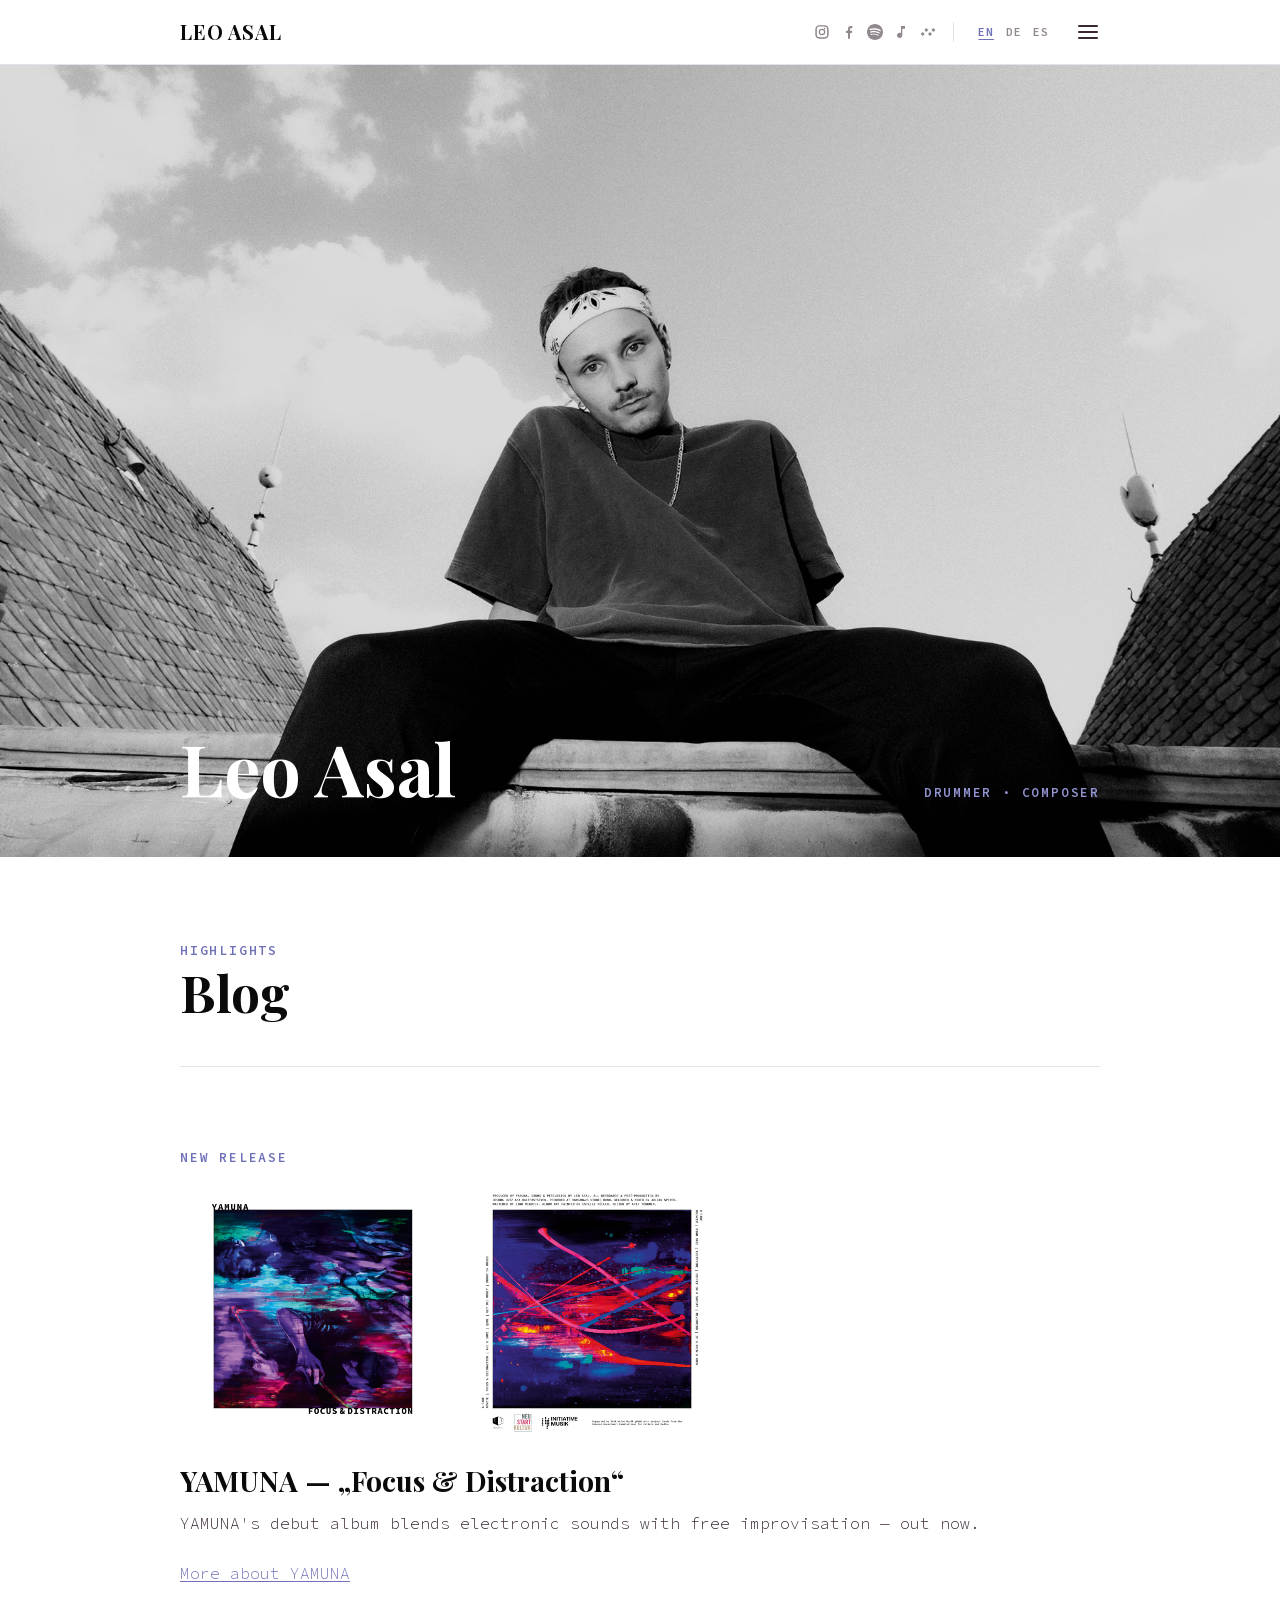
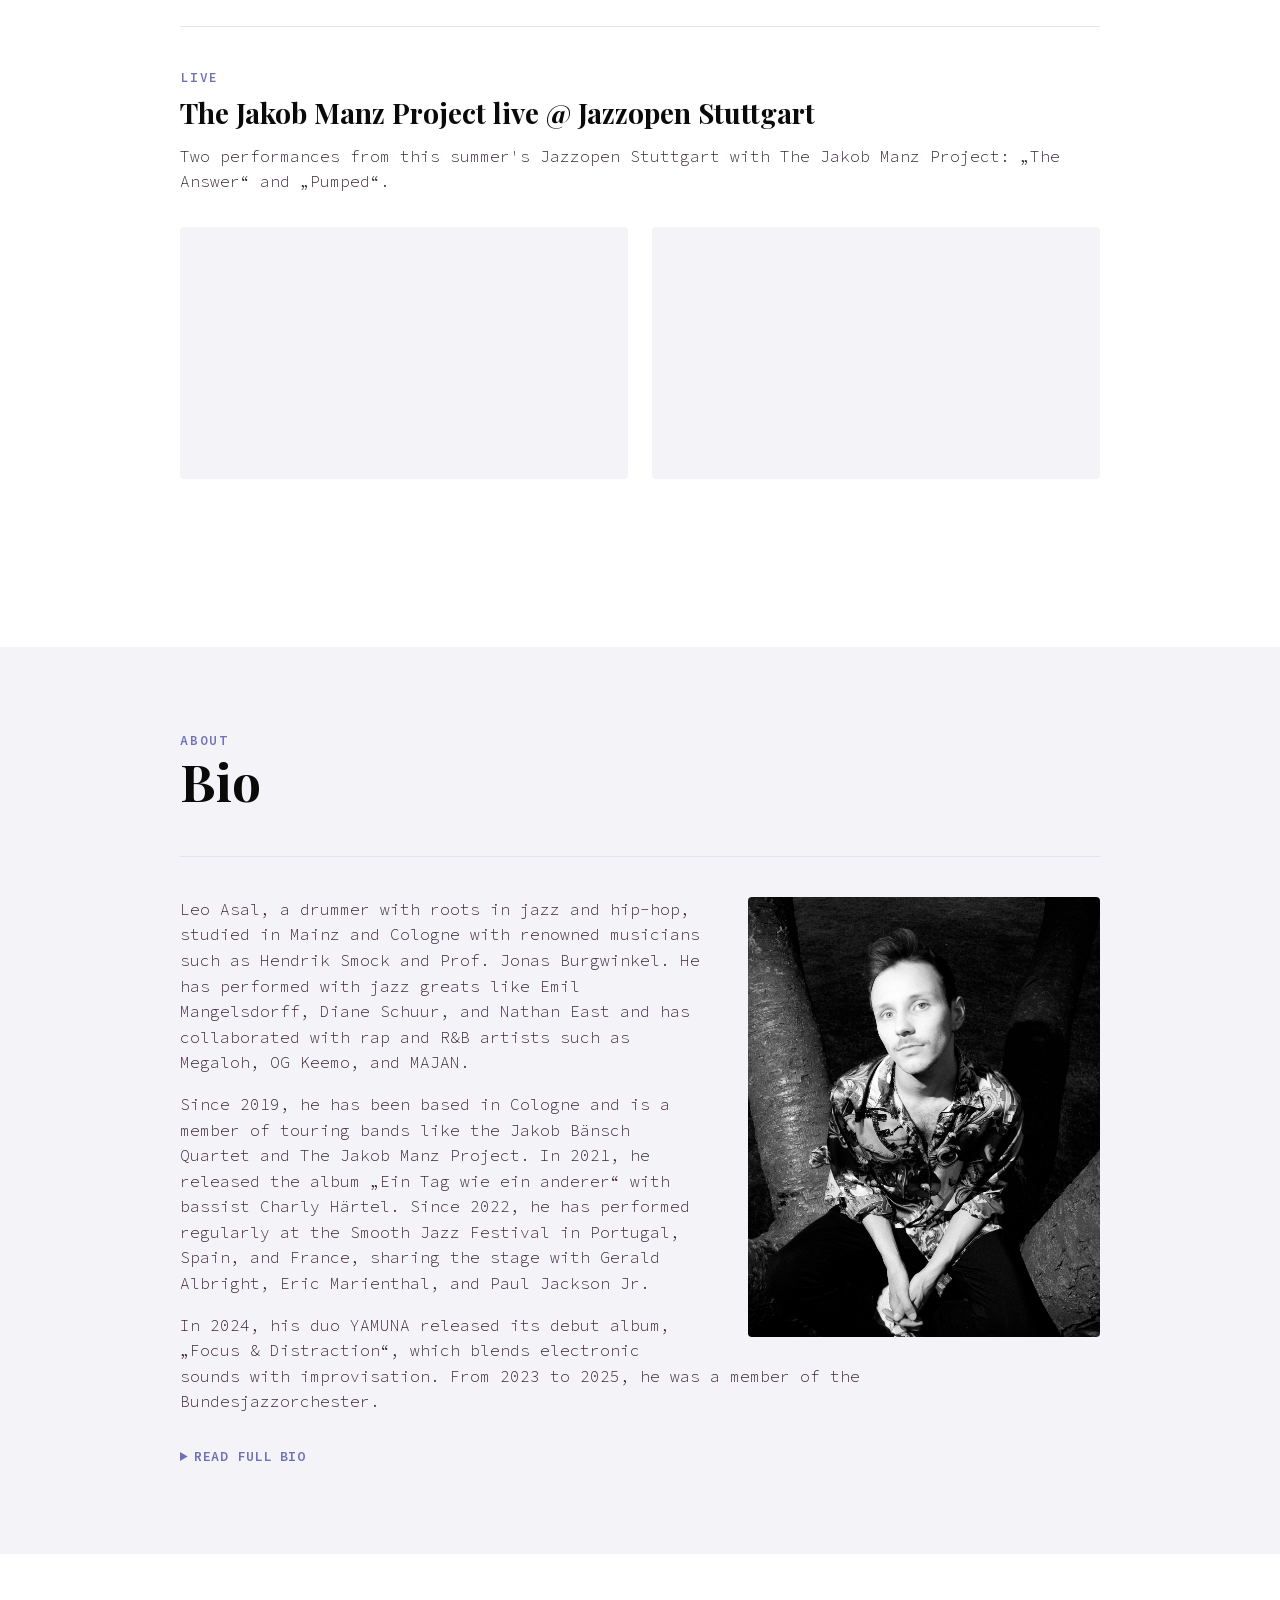
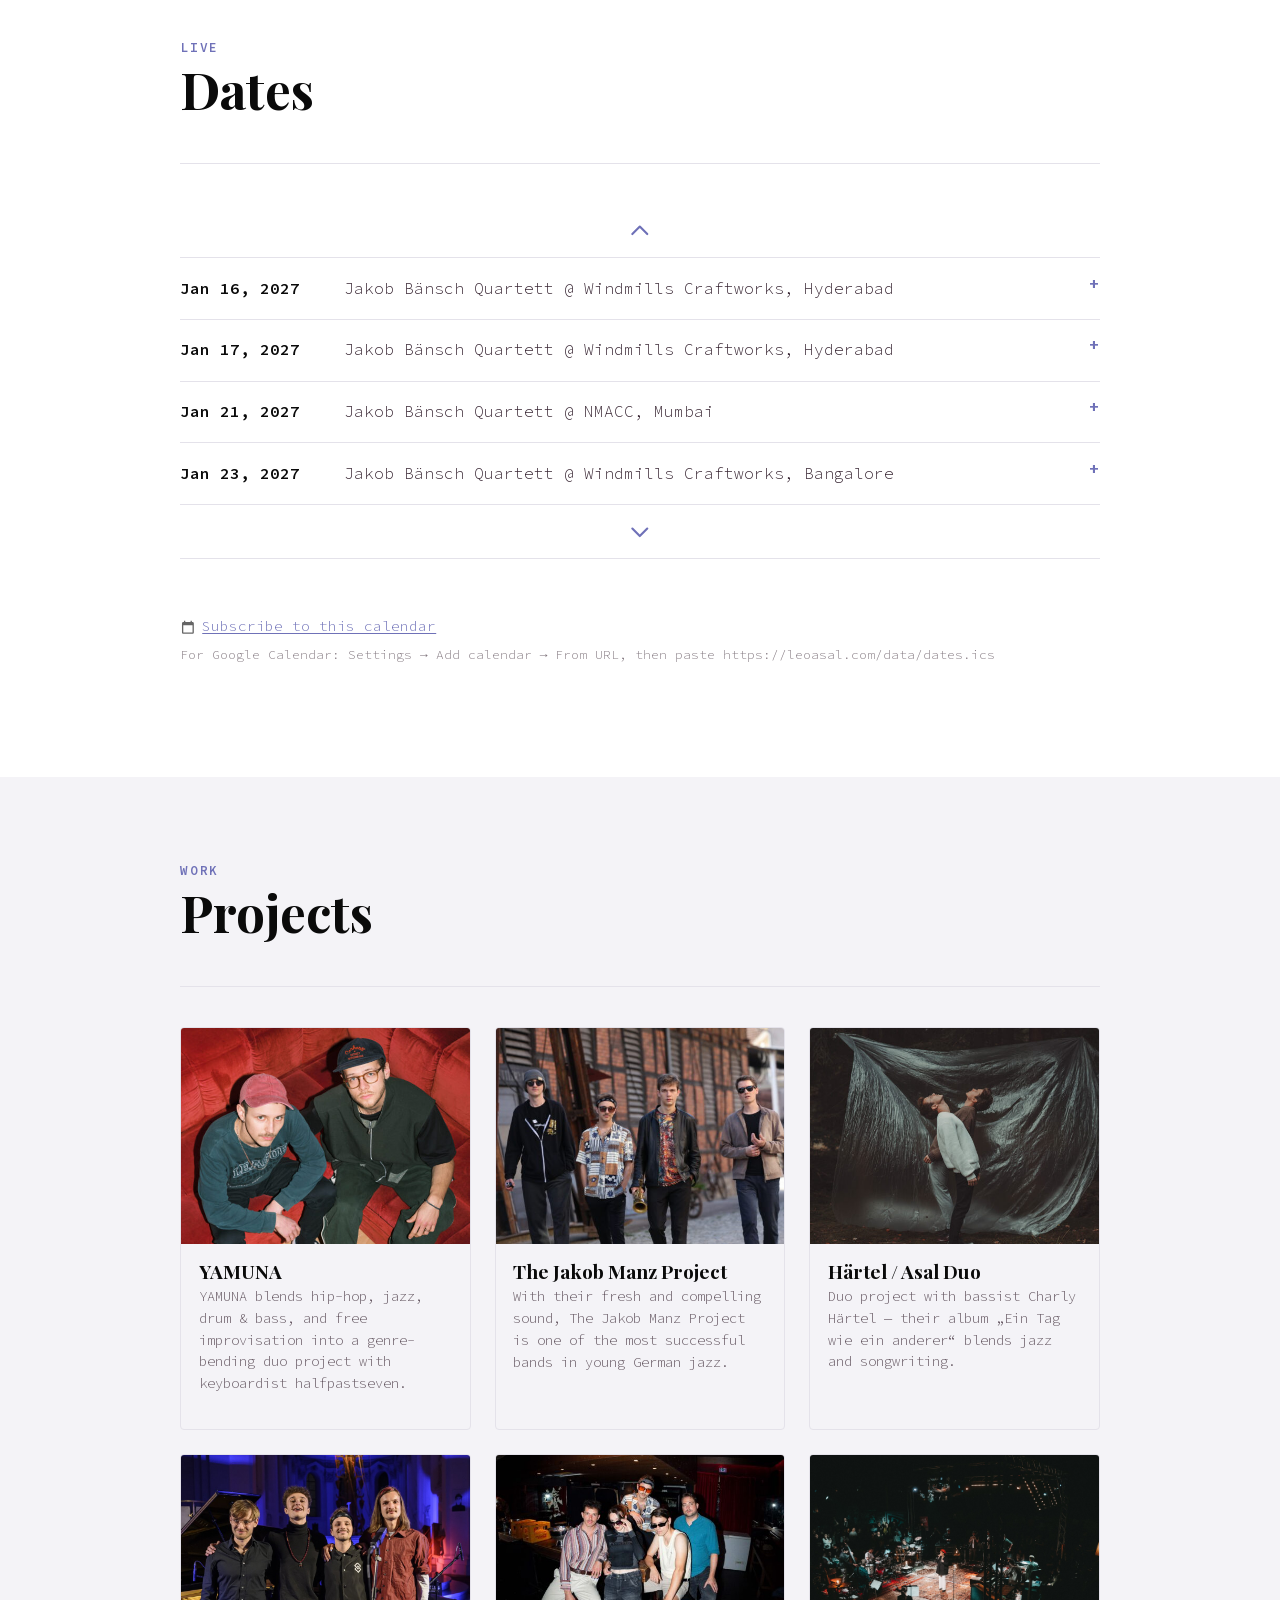
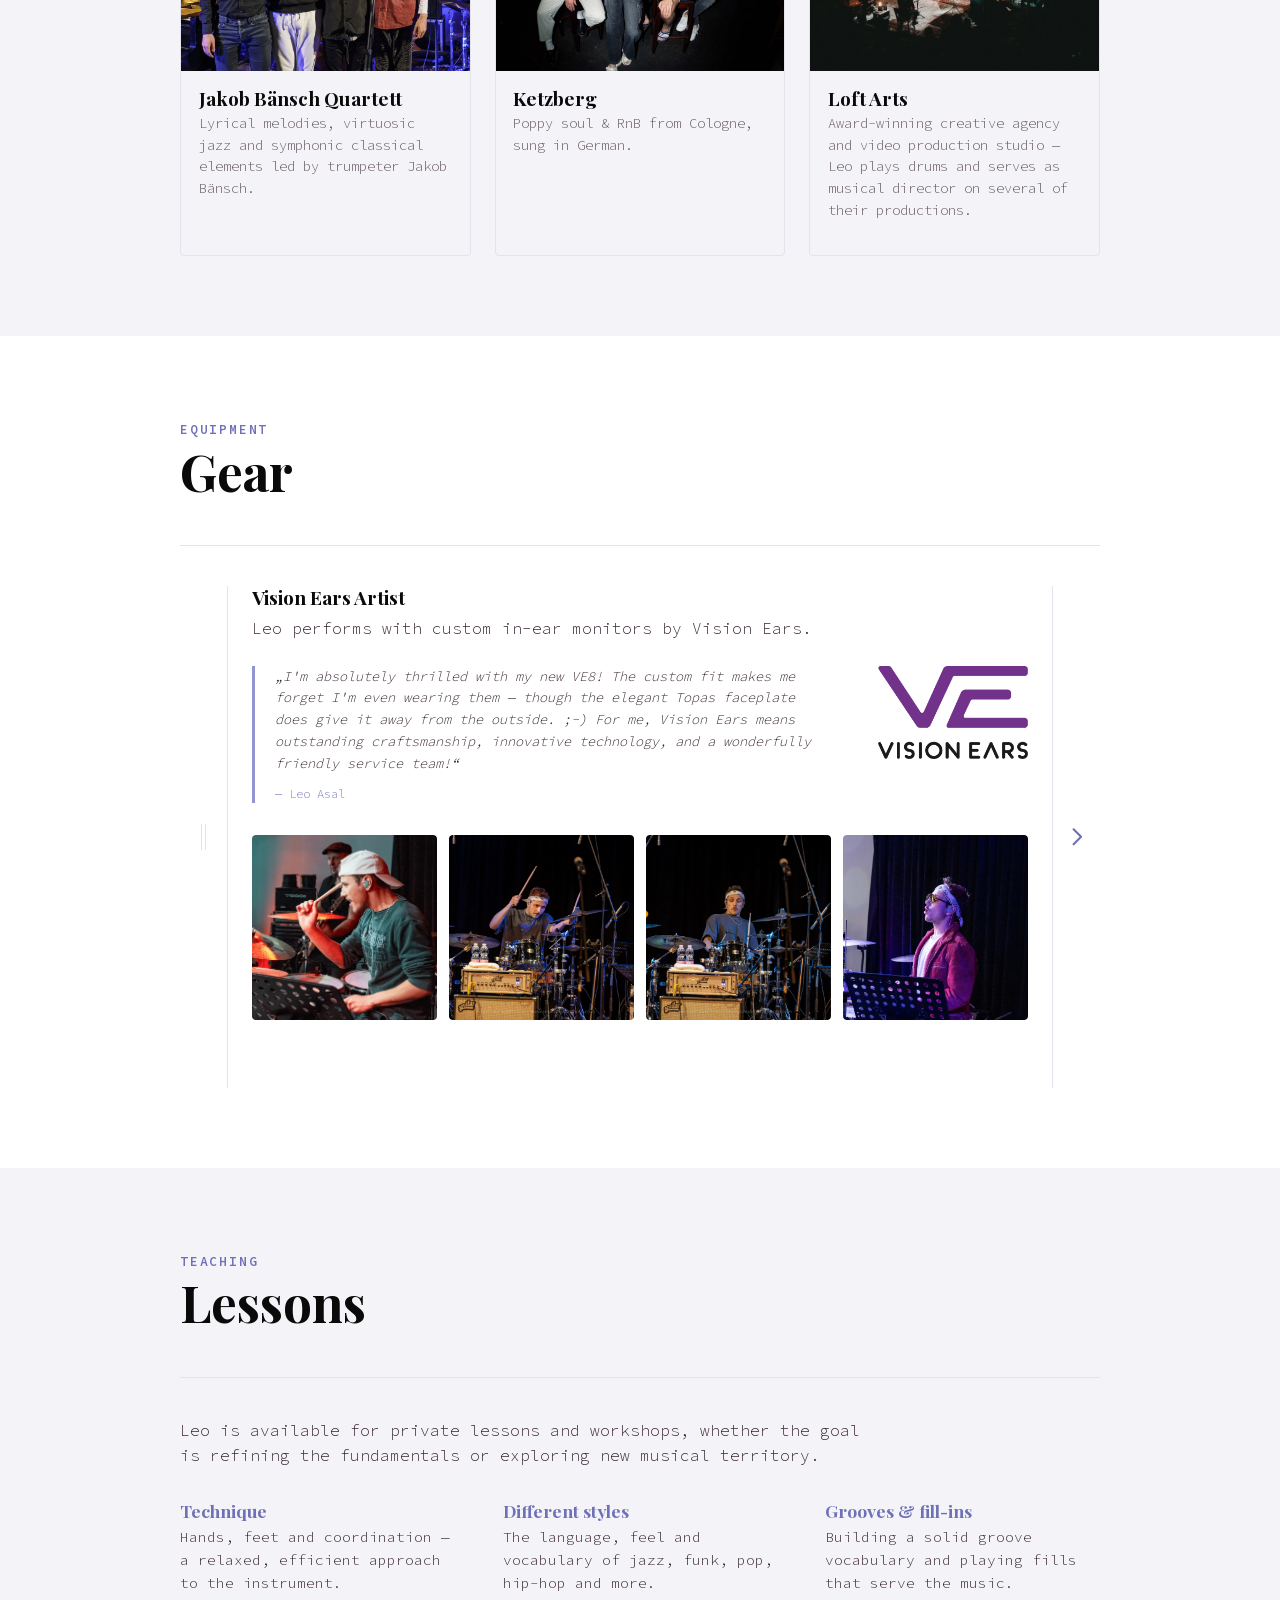
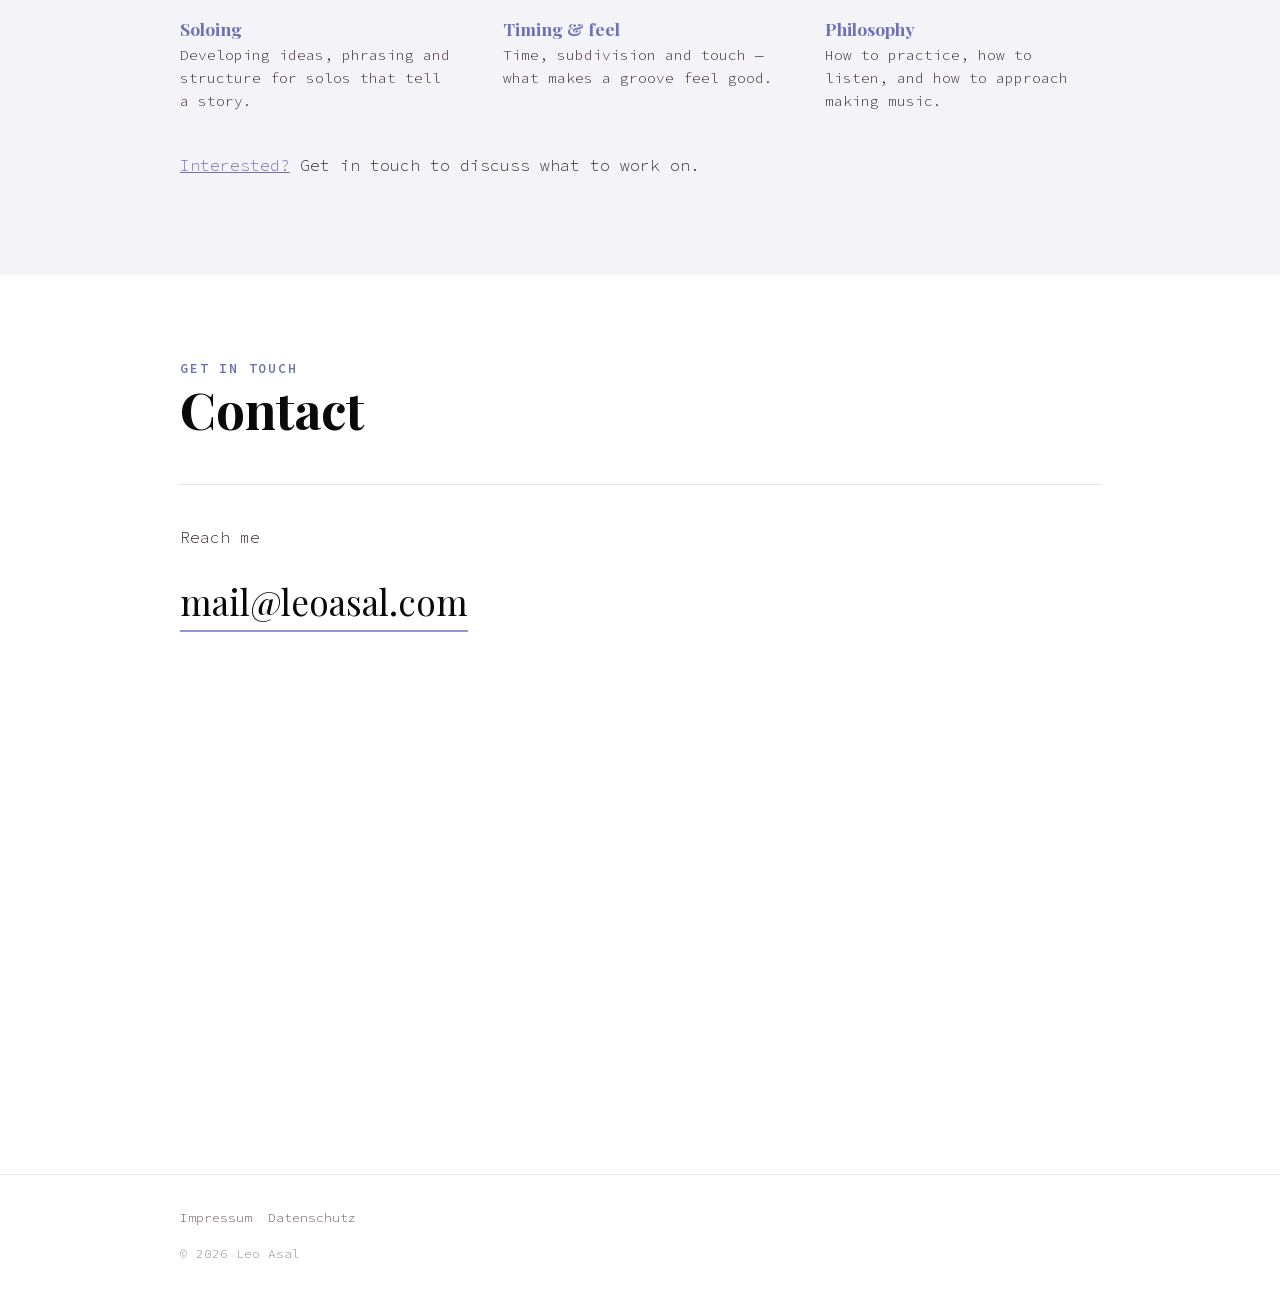
==== commit 0ca50617: "Lessons: drop lead sentences, make 'Interested?' the contact link Co-Authored-By: Claude Sonnet 5.5 " ====
--- a/index.html
+++ b/index.html
@@ -344,8 +344,7 @@
     </div>
 
     <div class="bio-text">
-      <p data-i18n="lessons.intro">Leo is available for private lessons and workshops. Whether the goal is refining the fundamentals or exploring new musical territory, each session is shaped around what a student wants to work on.</p>
-      <p data-i18n="lessons.lead">These are some of the areas Leo works on in lessons:</p>
+      <p data-i18n="lessons.intro">Leo is available for private lessons and workshops, whether the goal is refining the fundamentals or exploring new musical territory.</p>
     </div>
 
     <ul class="lessons-list">
@@ -375,7 +374,7 @@
       </li>
     </ul>
 
-    <p class="lessons-cta" data-i18n="lessons.cta">Interested? <a href="#contact">Get in touch</a> to discuss what to work on.</p>
+    <p class="lessons-cta" data-i18n="lessons.cta"><a href="#contact">Interested?</a> Get in touch to discuss what to work on.</p>
    </div>
   </section>
 
